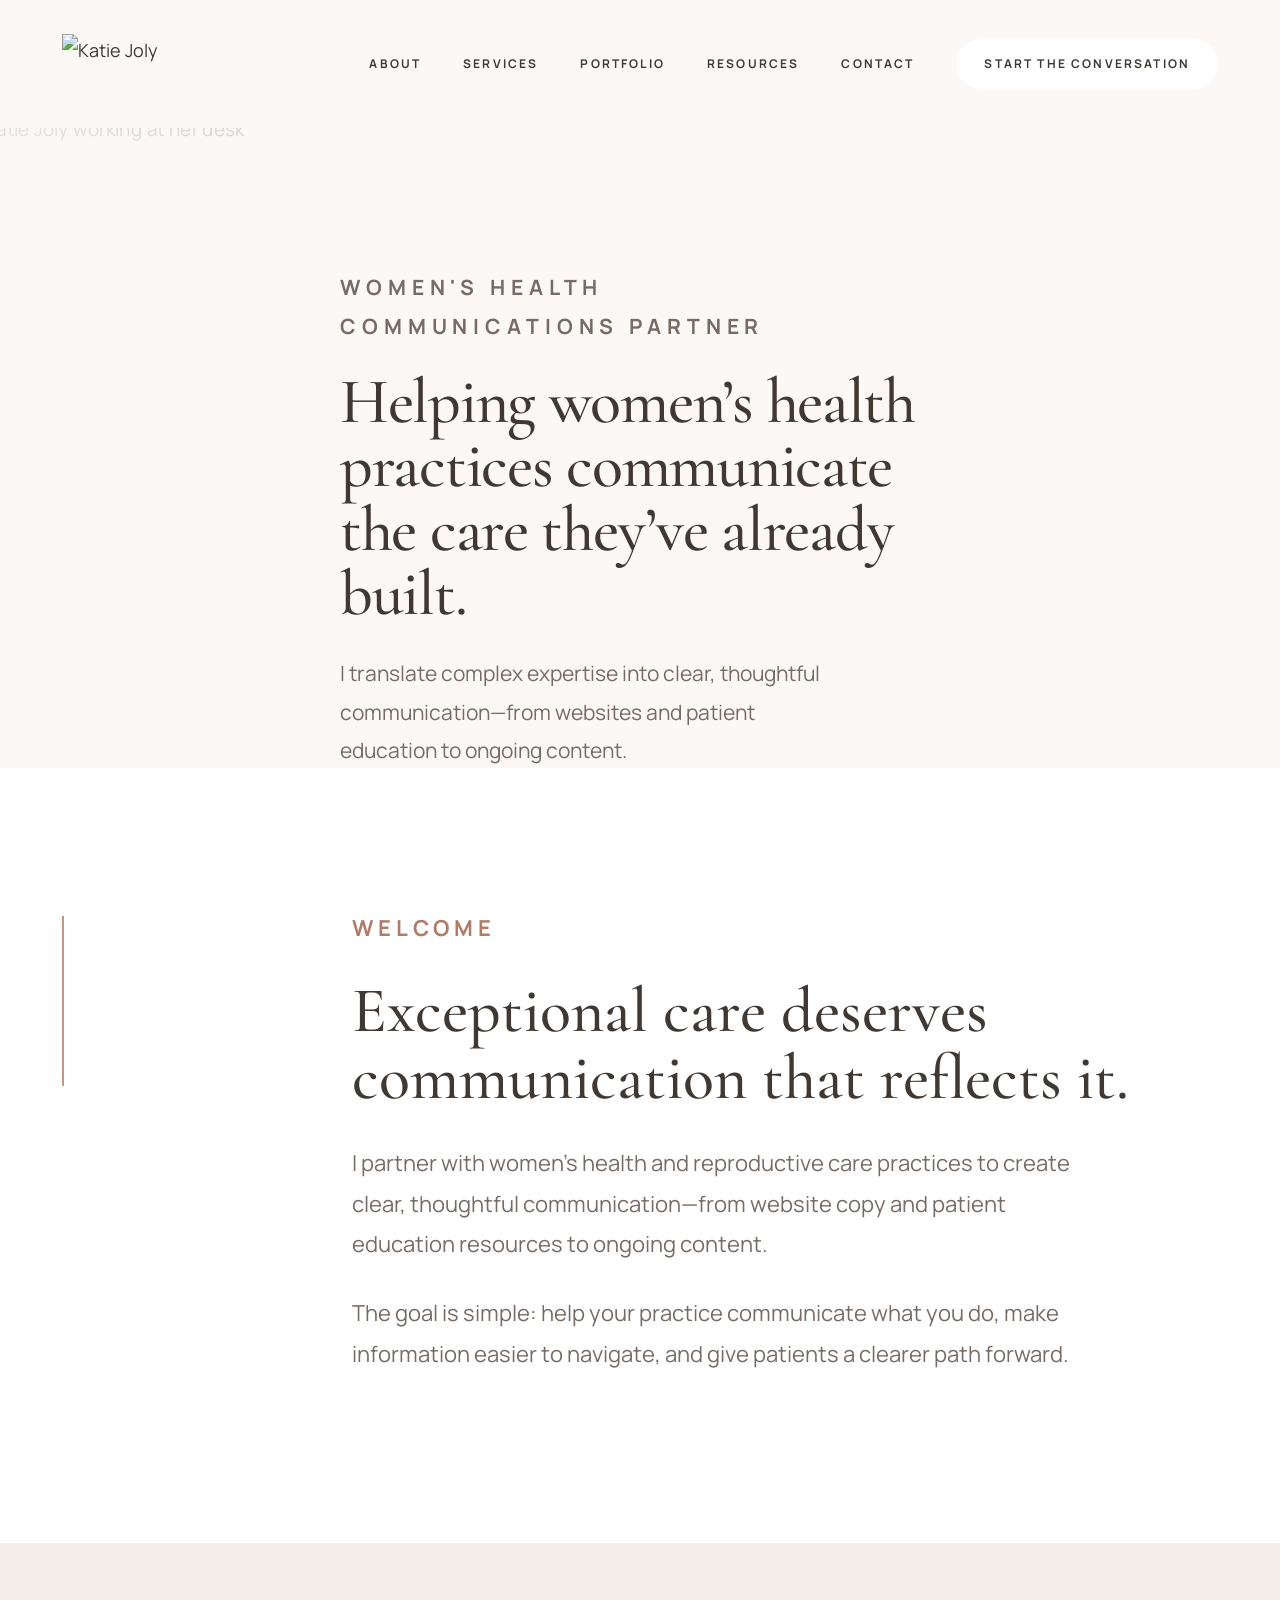
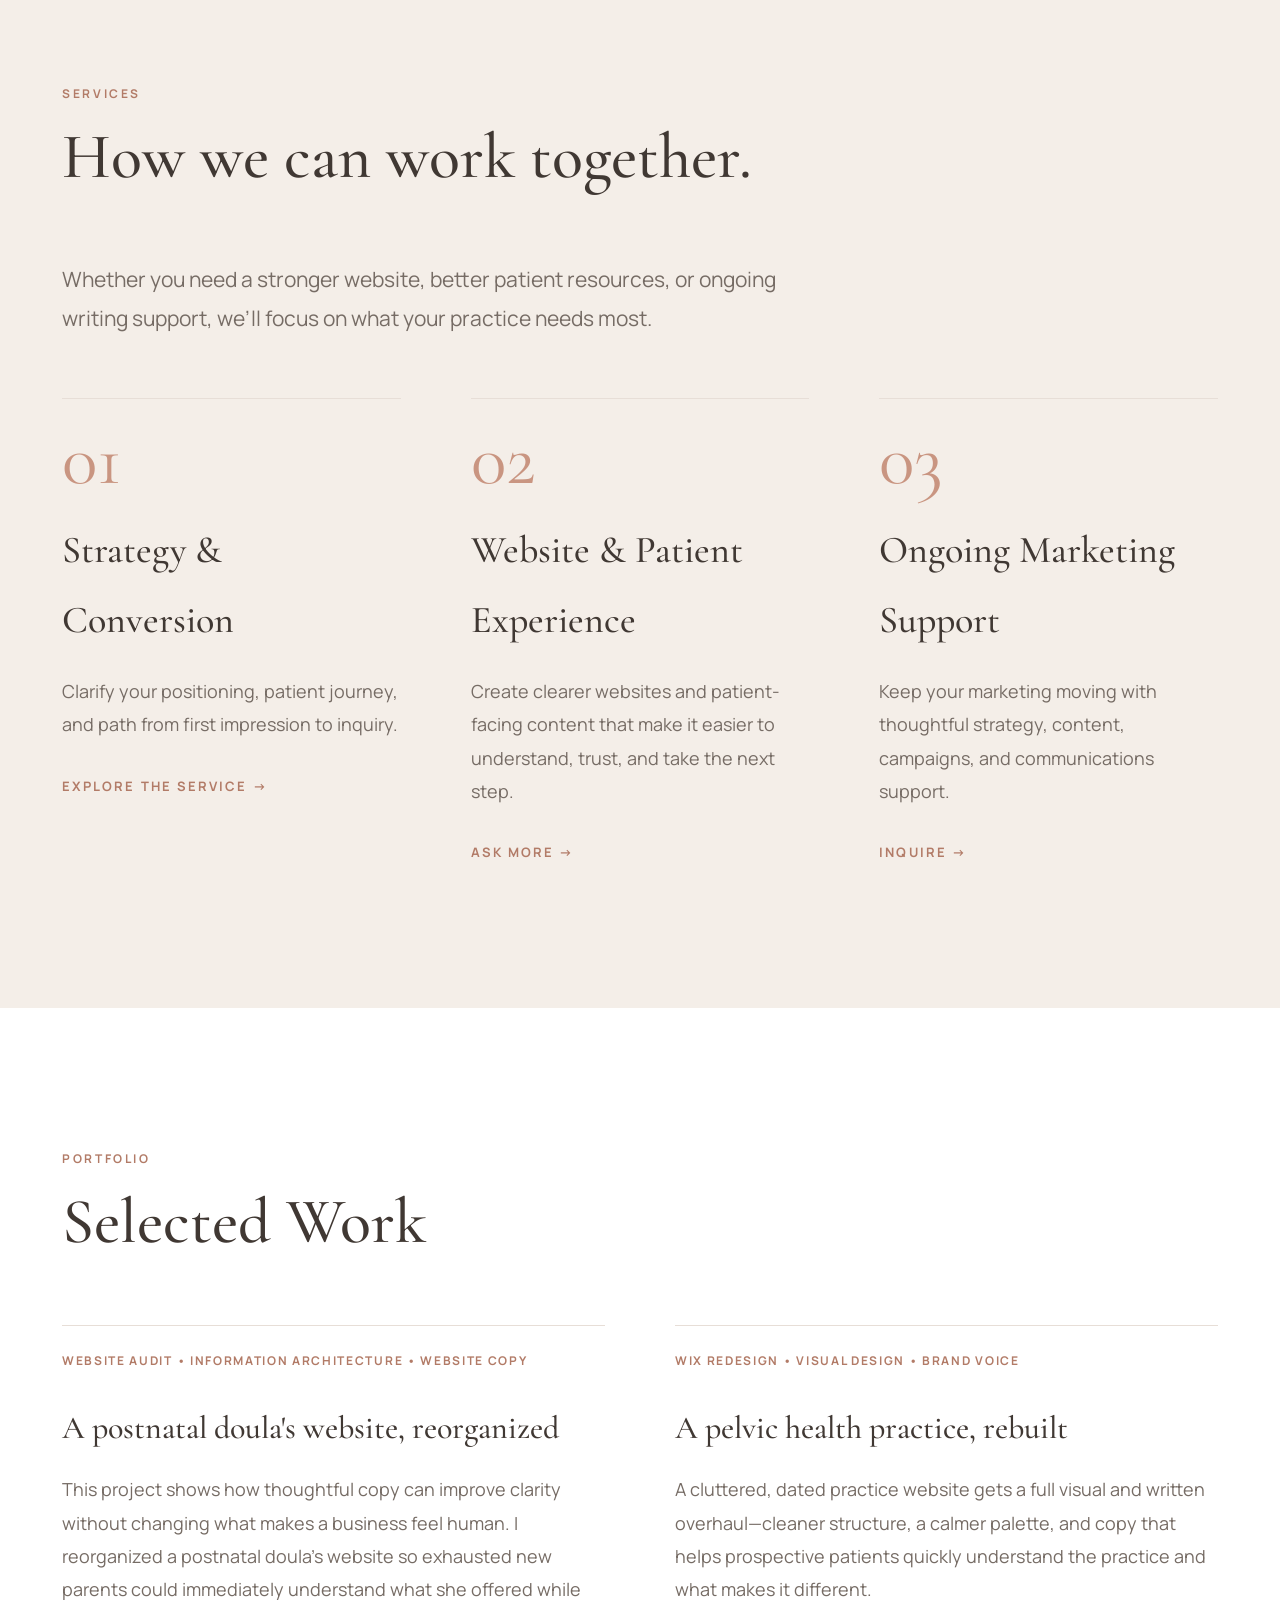
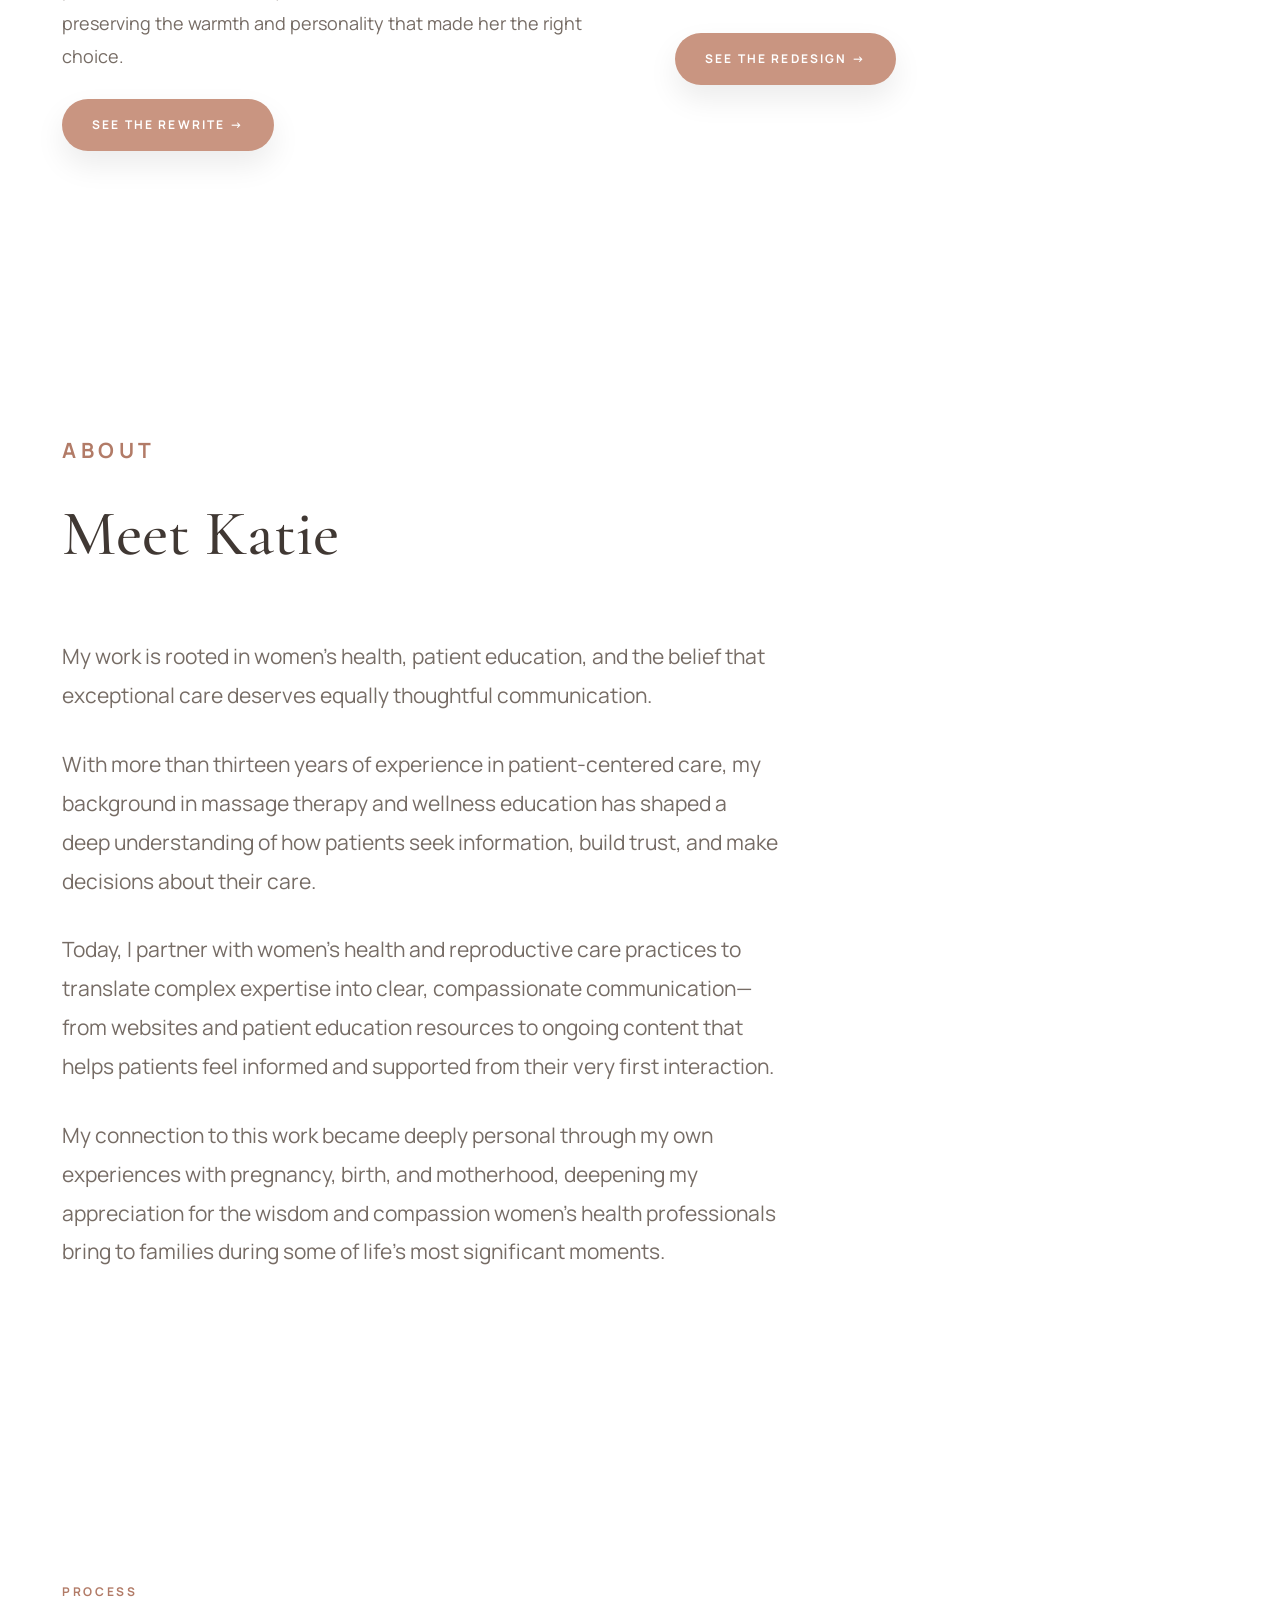
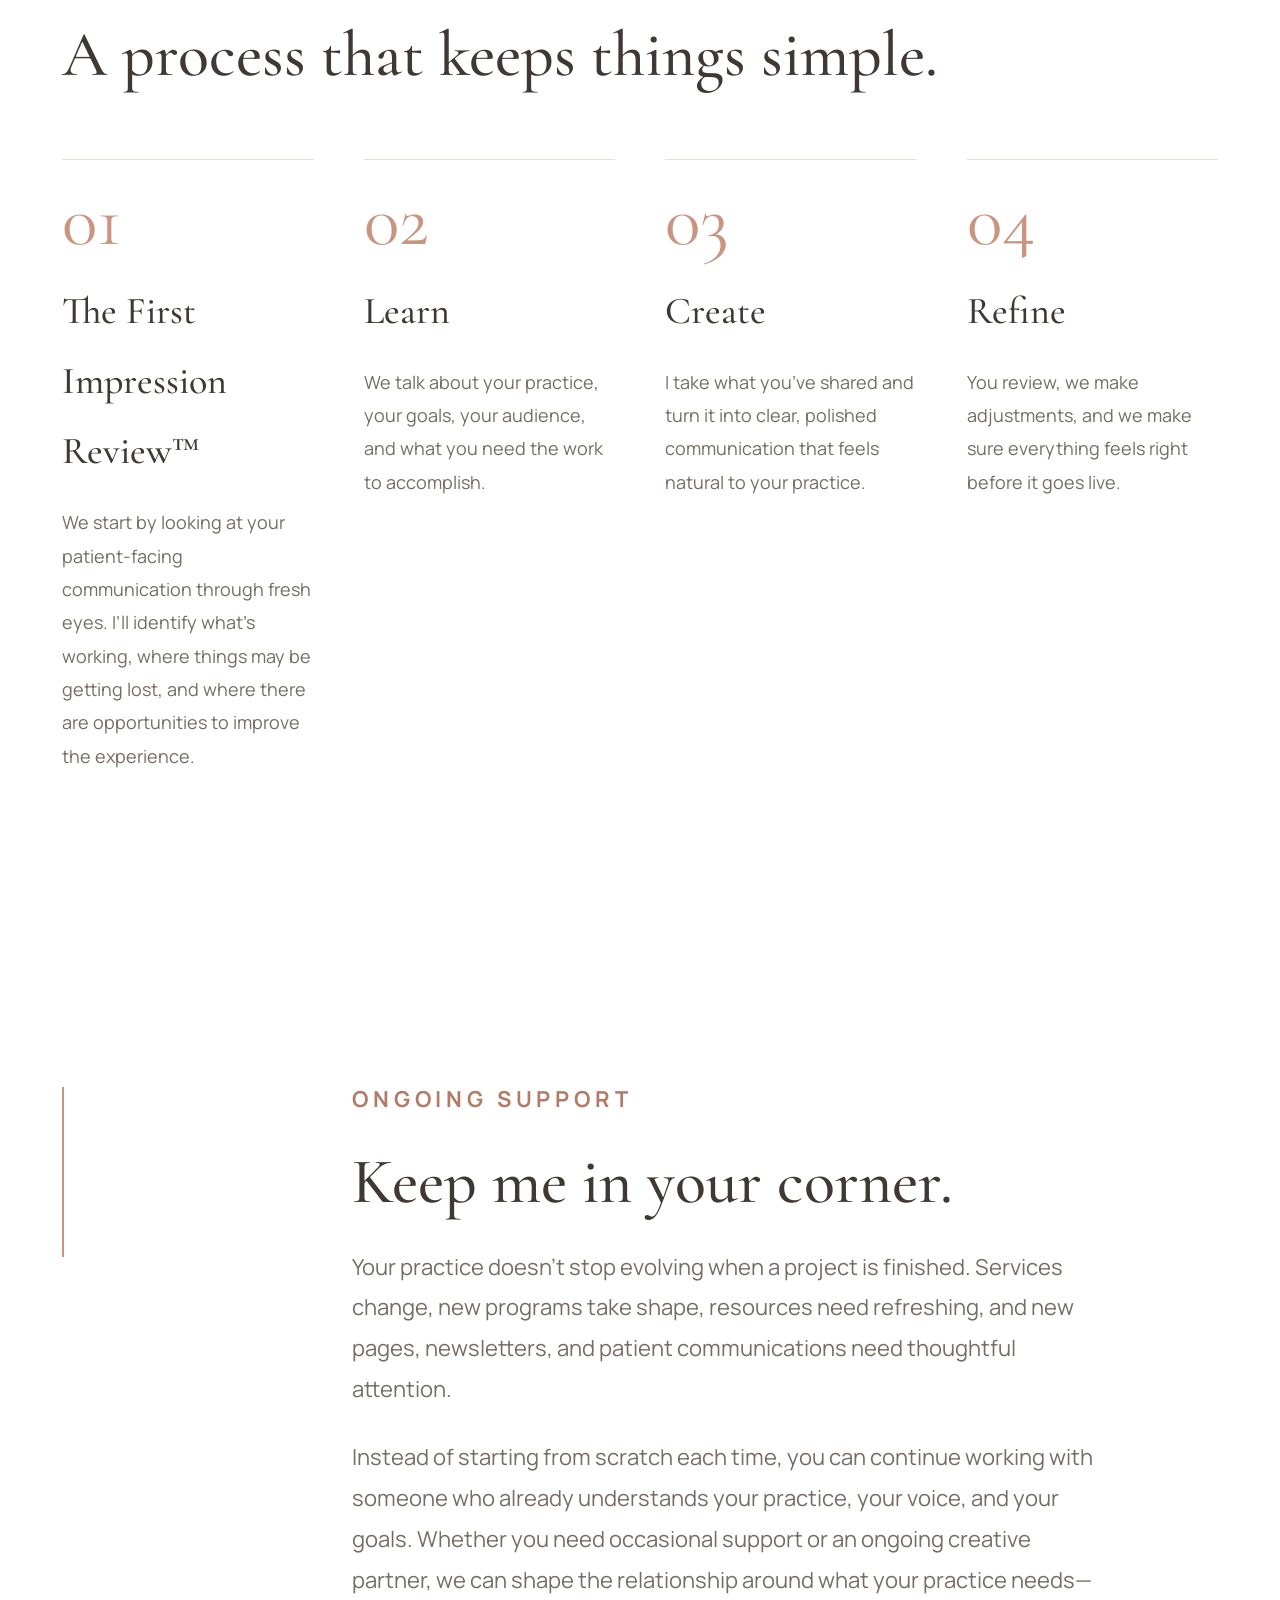
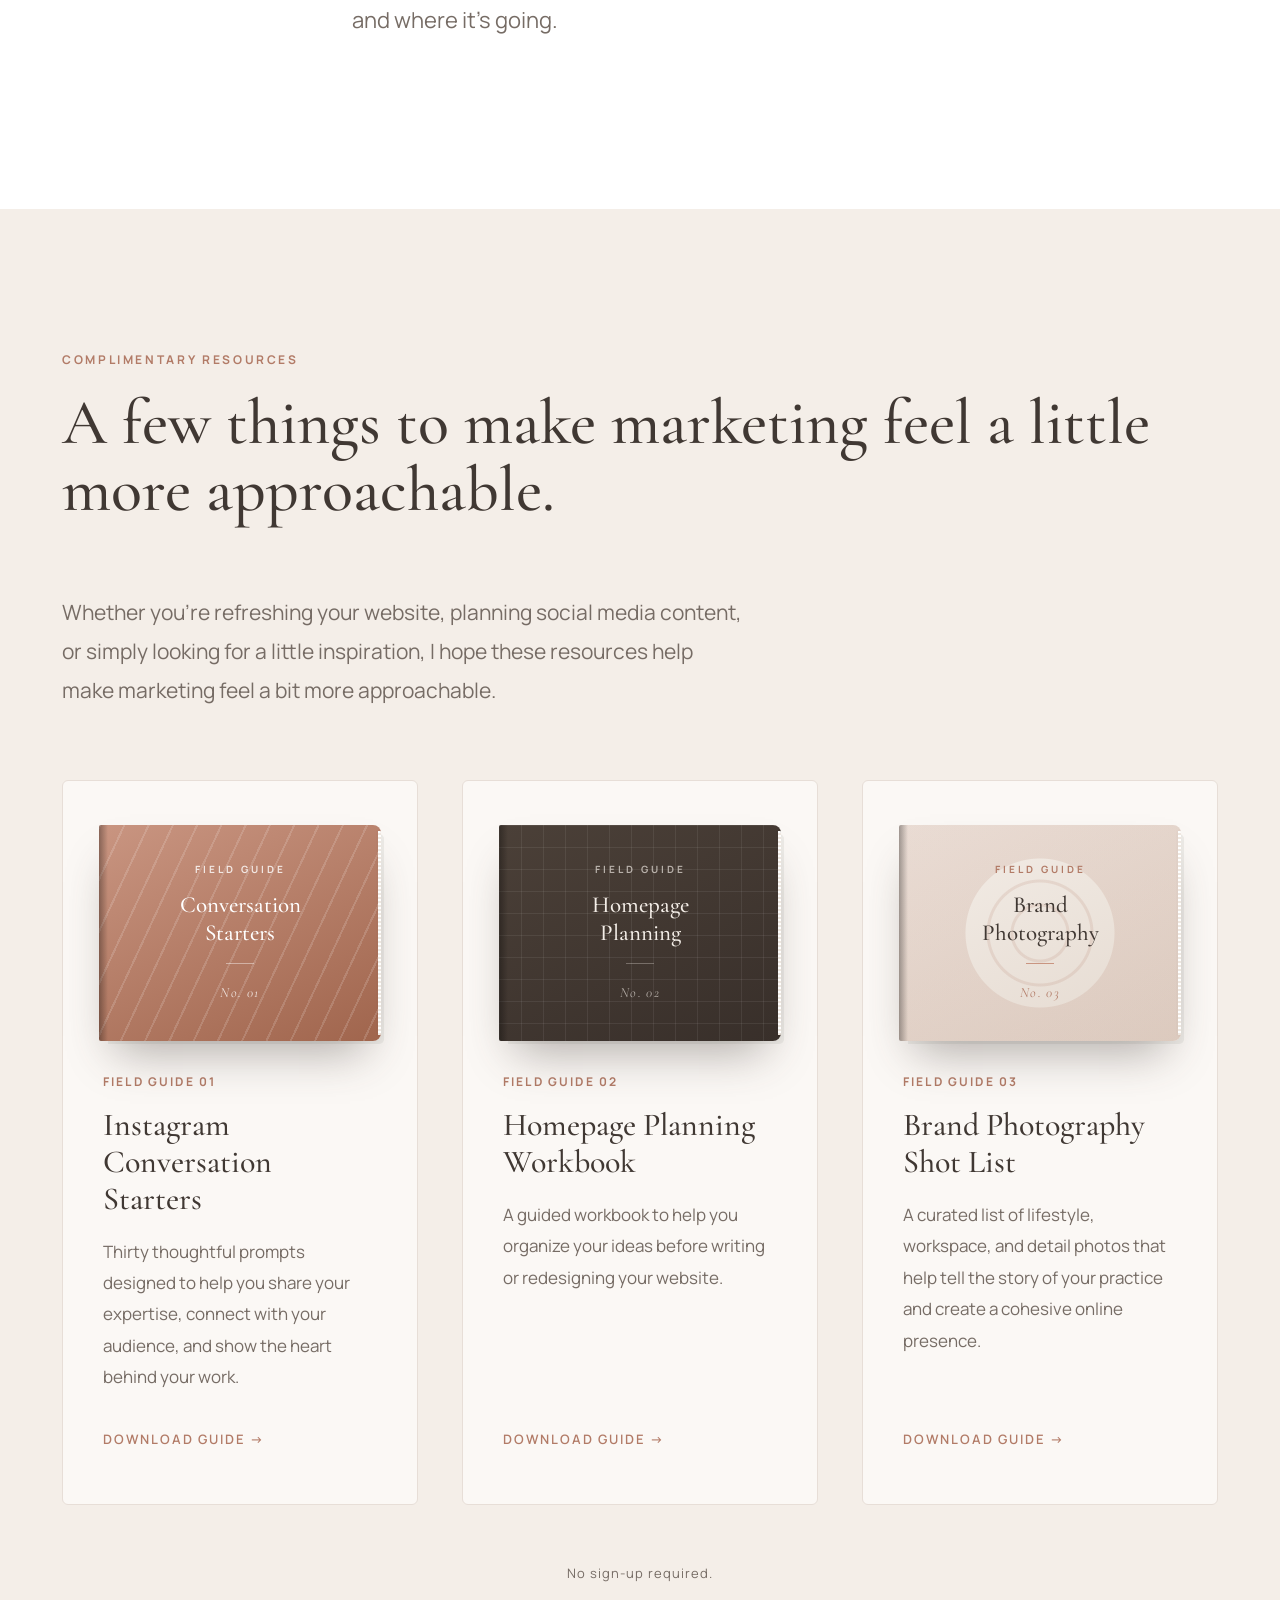
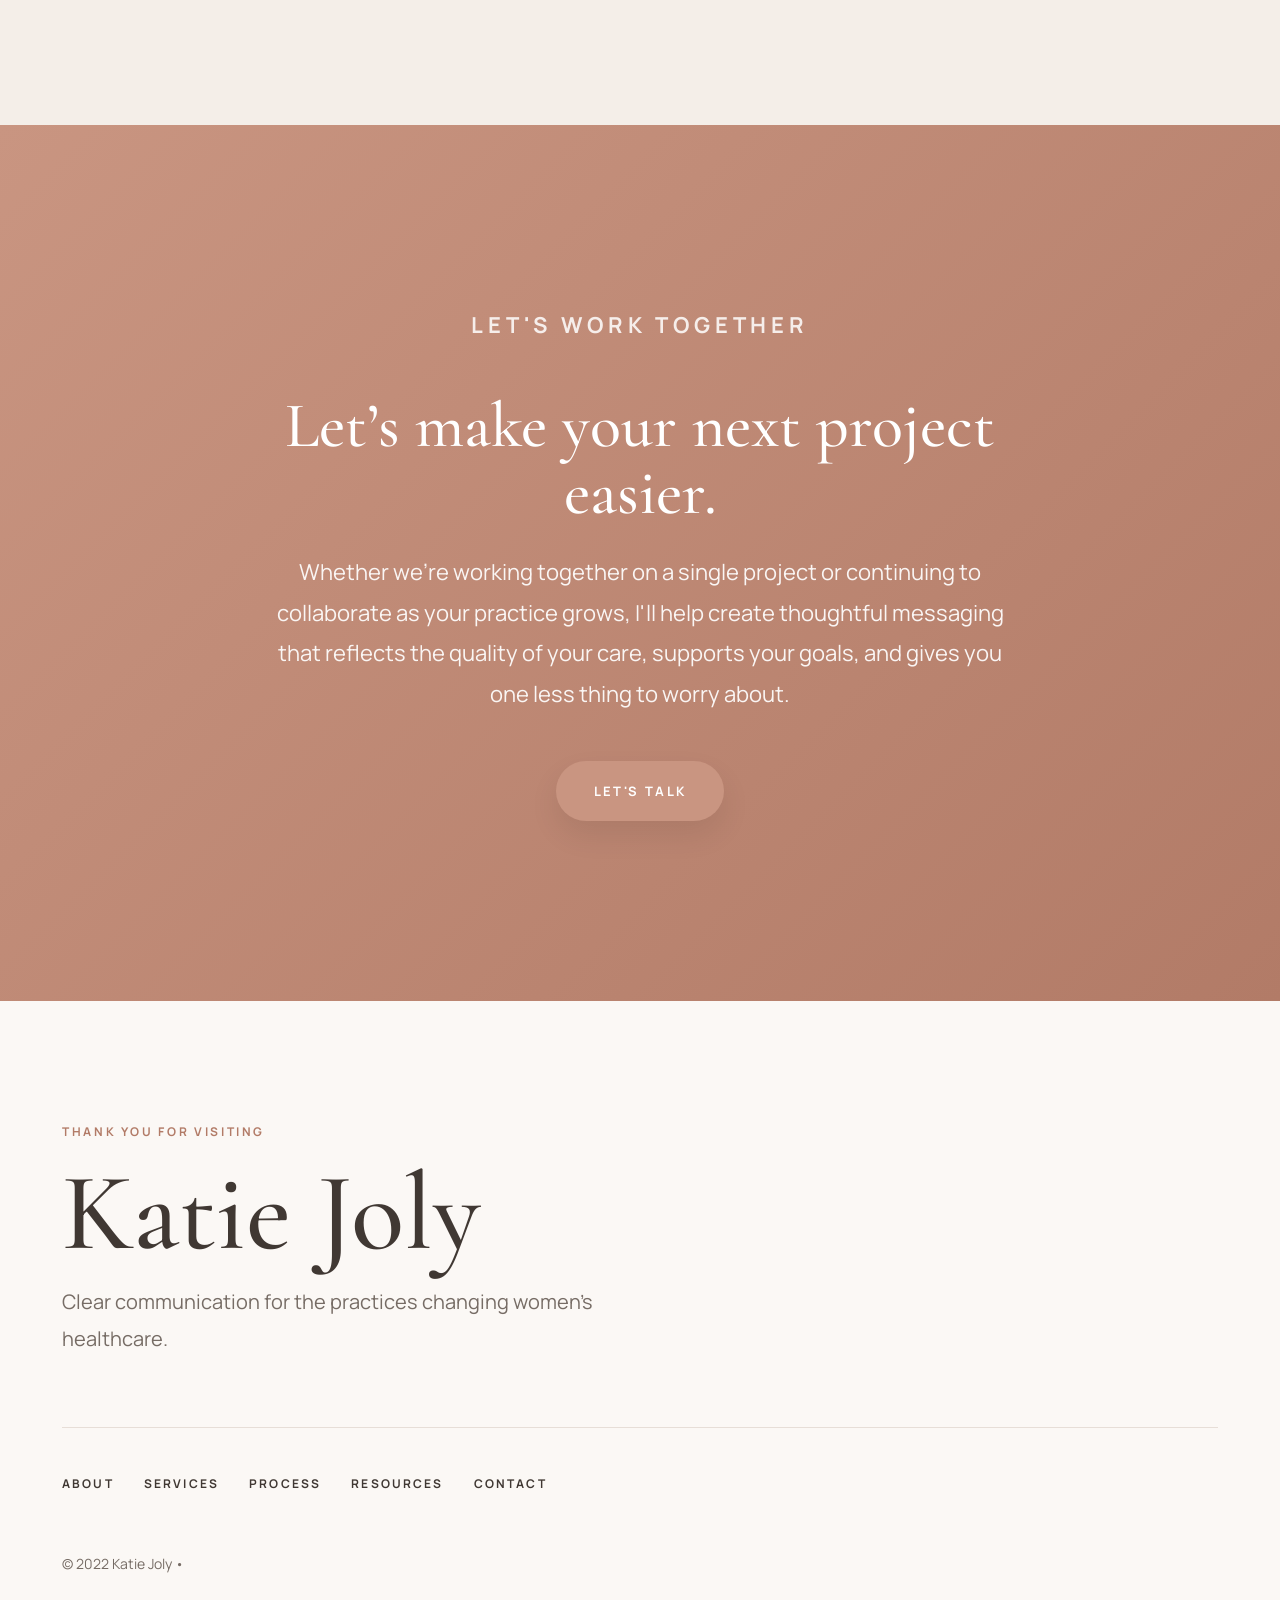
==== index.html @ d08407ff "Update index.html" ====
<!DOCTYPE html>
<html lang="en">
<head>
<meta charset="UTF-8">
<meta name="viewport" content="width=device-width, initial-scale=1.0">
<title>Katie Joly | Patient Education Strategist & Communications Partner for Women's Health Practices</title>
<meta name="description" content="Patient education strategy and communications support for women's health and reproductive care practices — from website copy to ongoing patient resources and content.">
<meta property="og:title" content="Katie Joly">
<meta property="og:description" content="Helping women's health and reproductive care practices become easier to trust.">
<meta property="og:type" content="website">
<link rel="preconnect" href="https://fonts.googleapis.com">
<link rel="preconnect" href="https://fonts.gstatic.com" crossorigin>
<link href="https://fonts.googleapis.com/css2?family=Cormorant+Garamond:wght@400;500;600&family=Manrope:wght@300;400;500;600;700&display=swap" rel="stylesheet">
<style>
*{margin:0;padding:0;box-sizing:border-box;}
:root{
--cream:#FBF8F5;
--warm:#F4EEE8;
--white:#FFFFFF;
--text:#403833;
--soft:#766C65;
--accent:#C99581;
--accent-dark:#B27B67;
--line:#E7DED7;
--container:1240px;
}
html{scroll-behavior:smooth;}
body{font-family:'Manrope',sans-serif;font-size:18px;line-height:1.85;background:var(--cream);color:var(--text);-webkit-font-smoothing:antialiased;}
img{display:block;width:100%;}
a{text-decoration:none;color:inherit;transition:.35s;}
.container{max-width:var(--container);margin:auto;padding:0 42px;}

/* ==========================
HEADER — sits above the hero banner (not overlaid on the photo)
========================== */
header{position:relative;width:100%;z-index:100;padding:34px 0;background:var(--cream);}
.header-inner{display:flex;justify-content:space-between;align-items:center;}
.logo img{height:60px;width:auto;}
nav{display:flex;align-items:center;gap:42px;}
nav a{font-size:12px;letter-spacing:.18em;text-transform:uppercase;font-weight:700;}
.nav-button{padding:15px 28px;background:rgba(255,255,255,.85);backdrop-filter:blur(10px);border-radius:40px;}
.nav-button:hover{background:white;}

/* ==========================
HERO — Mobile-friendly with better face positioning
========================== */
.hero{
position:relative;
height:640px;
overflow:hidden;
display:flex;
align-items:center;
}
.hero-image{position:absolute;inset:0;z-index:0;}
.hero-image img{width:100%;height:100%;object-fit:cover;object-position:center top;}
.hero-overlay{
position:absolute;
inset:0;
background:linear-gradient(
90deg,
rgba(251,248,245,.88) 0%,
rgba(251,248,245,.76) 38%,
rgba(251,248,245,.18) 72%,
rgba(251,248,245,0) 100%
);
z-index:1;
}
.hero-content{
position:relative;
z-index:2;
max-width:600px;
opacity:0;
transform:translateY(24px);
transition:opacity .9s ease, transform .9s ease;
}
body.loaded .hero-content{opacity:1;transform:translateY(0);}
.eyebrow{font-size:12px;letter-spacing:.28em;text-transform:uppercase;font-weight:700;color:var(--accent-dark);margin-bottom:20px;}
.hero h1{font-family:'Cormorant Garamond',serif;font-size:64px;font-weight:500;line-height:1;letter-spacing:-.02em;margin-bottom:28px;}
.hero p{font-size:21px;color:var(--soft);max-width:500px;margin-bottom:36px;}
.primary-button{display:inline-block;padding:18px 38px;background:var(--accent);color:white;border-radius:40px;font-size:13px;letter-spacing:.18em;text-transform:uppercase;font-weight:700;}
.primary-button:hover{background:var(--accent-dark);transform:translateY(-2px);}
.secondary-button{display:inline-block;padding:17px 36px;background:transparent;color:var(--text);border:1px solid var(--text);border-radius:40px;font-size:13px;letter-spacing:.18em;text-transform:uppercase;font-weight:700;}
.secondary-button:hover{background:var(--text);color:var(--cream);transform:translateY(-2px);}
.hero-buttons{display:flex;gap:20px;flex-wrap:wrap;}

/* SECTION DEFAULTS */
section{padding:140px 0;}
.section-label{font-size:12px;letter-spacing:.22em;text-transform:uppercase;font-weight:700;color:var(--accent-dark);margin-bottom:18px;}
h2{font-family:'Cormorant Garamond',serif;font-size:64px;font-weight:500;line-height:1.05;margin-bottom:70px;}
p{color:var(--soft);}

/* EDITORIAL INTRO */
.editorial{background:white;position:relative;}
.editorial-grid{display:grid;grid-template-columns:220px 1fr;gap:70px;align-items:start;}
.editorial-line{width:2px;height:170px;background:var(--accent);margin-top:8px;}
.editorial-copy h2{margin-bottom:32px;}
.editorial-copy p{font-size:22px;max-width:760px;margin-bottom:28px;}

/* SERVICES */
.services{background:var(--warm);}
.services-grid{display:grid;grid-template-columns:repeat(3,1fr);gap:70px;}
.service{padding-top:24px;border-top:1px solid var(--line);}
.service-number{font-family:'Cormorant Garamond',serif;font-size:74px;color:var(--accent);line-height:1;margin-bottom:18px;}
.service h3{font-family:'Cormorant Garamond',serif;font-size:38px;font-weight:500;margin-bottom:20px;color:var(--text);}
.service p{margin-bottom:26px;}
.service a{font-size:13px;font-weight:700;letter-spacing:.16em;text-transform:uppercase;color:var(--accent-dark);}

/* PROCESS (4 steps) */
.process-grid{display:grid;grid-template-columns:repeat(4,1fr);gap:50px;}

/* REWRITES (case study cards) */
.rewrites-grid{display:grid;grid-template-columns:repeat(2,1fr);gap:70px;margin-top:20px;}
.rewrite-card{padding-top:24px;border-top:1px solid var(--line);}
.rewrite-tag{font-size:12px;letter-spacing:.14em;text-transform:uppercase;font-weight:700;color:var(--accent-dark);margin-bottom:16px;}
.rewrite-card h3{font-family:'Cormorant Garamond',serif;font-size:32px;font-weight:500;margin-bottom:16px;color:var(--text);}
.rewrite-card p{margin-bottom:26px;}
.rewrite-card a.primary-button{padding:15px 30px;font-size:12px;}

/* ABOUT */
.about{background:white;}
.about-grid{display:grid;grid-template-columns:1fr 320px;gap:120px;align-items:start;}
.about-copy p{font-size:21px;margin-bottom:30px;max-width:720px;}
.about-note{padding:36px;background:var(--warm);border-left:3px solid var(--accent);}
.about-note h4{font-family:'Cormorant Garamond',serif;font-size:30px;margin-bottom:18px;font-weight:500;}
.about-note p{font-size:17px;margin-bottom:18px;}
.about-note p:last-child{margin-bottom:0;}

/* SUBTLE FADE */
.fade{opacity:0;transform:translateY(40px);transition:all .9s ease;}
.fade.visible{opacity:1;transform:translateY(0);}

/* TESTIMONIAL */
.testimonial{background:#fff;padding:170px 0;}
.testimonial-wrap{max-width:920px;margin:auto;text-align:center;}
.testimonial blockquote{font-family:'Cormorant Garamond',serif;font-size:52px;line-height:1.45;font-weight:500;color:var(--text);margin-bottom:42px;}
.testimonial-author{font-size:13px;letter-spacing:.22em;text-transform:uppercase;font-weight:700;color:var(--accent-dark);}

/* FEATURES */
.features{background:var(--warm);}
.features-grid{display:grid;grid-template-columns:repeat(2,1fr);gap:70px;margin-top:60px;}
.feature{padding-bottom:34px;border-bottom:1px solid var(--line);}
.feature h3{font-family:'Cormorant Garamond',serif;font-size:36px;font-weight:500;margin-bottom:18px;}
.feature p{max-width:470px;}

/* FAQ */
.faq{background:white;}
.faq-item{padding:36px 0;border-bottom:1px solid var(--line);}
.faq-item h3{font-family:'Cormorant Garamond',serif;font-size:34px;font-weight:500;margin-bottom:16px;}
.faq-item p{max-width:760px;}

/* RESOURCES */
.resources{background:var(--warm);}
.resources-intro{font-size:21px;max-width:680px;margin-bottom:70px;}
.resources-grid{display:grid;grid-template-columns:repeat(3,1fr);gap:44px;align-items:stretch;}
.resource-card{
display:flex;
flex-direction:column;
background:var(--cream);
border:1px solid var(--line);
border-radius:6px;
padding:48px 40px;
transition:.4s ease;
height:100%;
}
.resource-card:hover{
transform:translateY(-6px);
box-shadow:0 30px 60px rgba(64,56,51,.08);
border-color:var(--accent);
}
.field-guide-label{font-family:'Manrope',sans-serif;font-size:12px;font-weight:700;letter-spacing:.18em;text-transform:uppercase;color:var(--accent-dark);margin-bottom:14px;display:block;}
.resource-card h3{font-family:'Cormorant Garamond',serif;font-size:32px;font-weight:500;color:var(--text);margin-bottom:18px;line-height:1.15;}

/* RESOURCE COVER MOCKUPS */
.resource-cover{position:relative;height:216px;border-radius:2px 8px 8px 2px;margin:-4px -4px 30px -4px;overflow:hidden;box-shadow:0 26px 44px -16px rgba(64,56,51,.4),6px 6px 0 -3px rgba(64,56,51,.07);transition:transform .5s ease,box-shadow .5s ease;}
.resource-card:hover .resource-cover{transform:translateY(-4px) rotate(-.5deg);box-shadow:0 34px 54px -16px rgba(64,56,51,.45),6px 6px 0 -3px rgba(64,56,51,.09);}
.resource-cover::before{content:"";position:absolute;left:0;top:0;bottom:0;width:9px;background:linear-gradient(90deg,rgba(0,0,0,.32),rgba(0,0,0,0));z-index:3;}
.resource-cover::after{content:"";position:absolute;right:-3px;top:6px;bottom:6px;width:6px;background:repeating-linear-gradient(180deg,#fff 0 2px,#EFE7DF 2px 4px);box-shadow:2px 0 4px rgba(64,56,51,.18);border-radius:0 3px 3px 0;z-index:2;}
.cover-motif{position:absolute;inset:0;z-index:0;}
.cover-face{position:relative;z-index:1;width:100%;height:100%;display:flex;flex-direction:column;align-items:center;justify-content:center;text-align:center;padding:26px 22px;}
.cover-kicker{font-family:'Manrope',sans-serif;font-size:10px;letter-spacing:.3em;text-transform:uppercase;font-weight:700;margin-bottom:14px;}
.cover-title{font-family:'Cormorant Garamond',serif;font-size:23px;font-weight:500;line-height:1.2;}
.cover-rule{width:28px;height:1px;margin:16px 0;}
.cover-num{font-family:'Cormorant Garamond',serif;font-size:14px;letter-spacing:.1em;font-style:italic;}
.cover-1{background:linear-gradient(155deg,#C99581,#A0654D);}
.cover-1 .cover-kicker,.cover-1 .cover-num{color:rgba(255,255,255,.8);}
.cover-1 .cover-title{color:#fff;}
.cover-1 .cover-rule{background:rgba(255,255,255,.42);}
.cover-1 .cover-motif{background-image:repeating-linear-gradient(115deg,rgba(255,255,255,.15) 0 2px,transparent 2px 22px);}
.cover-2{background:linear-gradient(155deg,#4B4038,#382F2A);}
.cover-2 .cover-kicker,.cover-2 .cover-num{color:rgba(244,238,232,.65);}
.cover-2 .cover-title{color:#F4EEE8;}
.cover-2 .cover-rule{background:rgba(244,238,232,.3);}
.cover-2 .cover-motif{background-image:linear-gradient(rgba(255,255,255,.07) 1px,transparent 1px),linear-gradient(90deg,rgba(255,255,255,.07) 1px,transparent 1px);background-size:22px 22px;}
.cover-3{background:linear-gradient(155deg,#F4EEE8,#E4D9CF);}
.cover-3 .cover-kicker,.cover-3 .cover-num{color:var(--accent-dark);}
.cover-3 .cover-title{color:var(--text);}
.cover-3 .cover-rule{background:var(--accent);}
.cover-3 .cover-motif{background-image:radial-gradient(circle at 50% 50%,transparent 0 26px,rgba(178,123,103,.16) 27px 29px,transparent 30px 50px,rgba(178,123,103,.16) 51px 53px,transparent 54px 74px,rgba(178,123,103,.16) 75px 77px);}
.resource-card p{font-size:17px;color:var(--soft);margin-bottom:34px;flex-grow:1;}
.resource-card a.resource-link{
font-family:'Manrope',sans-serif;
font-size:13px;
font-weight:600;
letter-spacing:.14em;
text-transform:uppercase;
color:var(--accent-dark);
align-self:flex-start;
padding-bottom:4px;
border-bottom:1px solid transparent;
}
.resource-card:hover a.resource-link{border-bottom:1px solid var(--accent-dark);}
.resources-note{text-align:center;margin-top:56px;font-size:13px;letter-spacing:.08em;color:var(--soft);opacity:.85;}

/* CTA */
.cta{background:linear-gradient(135deg,#C99581,#B27B67);text-align:center;padding:180px 0;}
.cta-inner{max-width:760px;margin:auto;}
.cta h2{color:white;margin-bottom:26px;}
.cta p{color:rgba(255,255,255,.92);font-size:22px;margin-bottom:46px;}

/* FOOTER */
.site-footer{background:var(--cream);padding:120px 0 60px;}
.footer-name{font-size:110px;margin-bottom:18px;line-height:.95;}
.footer-tagline{max-width:560px;font-size:20px;}
.footer-divider{margin:70px 0 45px;height:1px;background:var(--line);}
.footer-bottom{display:flex;justify-content:space-between;align-items:center;flex-wrap:wrap;gap:30px;}
.footer-links,.footer-social{display:flex;gap:30px;flex-wrap:wrap;}
.footer-links a,.footer-social a{font-size:12px;font-weight:700;letter-spacing:.18em;text-transform:uppercase;}
.footer-copy{margin-top:55px;font-size:14px;color:var(--soft);}

/* PREMIUM HOVERS */
.service,.feature,.faq-item{transition:.35s ease;}
.service:hover{transform:translateY(-8px);}
.feature:hover{transform:translateY(-6px);}
.primary-button{transition:.35s ease;box-shadow:0 14px 30px rgba(0,0,0,.08);}
.primary-button:hover{transform:translateY(-3px);box-shadow:0 24px 45px rgba(0,0,0,.12);}
nav a{position:relative;}
nav a:not(.nav-button)::after{content:"";position:absolute;left:0;bottom:-6px;width:0;height:2px;background:var(--accent);transition:.3s;}
nav a:not(.nav-button):hover::after{width:100%;}
nav a.active:not(.nav-button)::after{width:100%;}

/* RESPONSIVE */
@media (max-width:1100px){
.hero{height:auto;padding:70px 0;}
.hero h1{font-size:52px;}
.editorial-grid,.about-grid{grid-template-columns:1fr;gap:50px;}
.editorial-line{display:none;}
.services-grid,.features-grid,.rewrites-grid{grid-template-columns:1fr;}
.resources-grid{grid-template-columns:repeat(2,1fr);}
.process-grid{grid-template-columns:repeat(2,1fr);}
.footer-name{font-size:76px;}
.footer-bottom{flex-direction:column;align-items:flex-start;}
}

@media (max-width:768px){
.container{padding:0 24px;}
header{padding:22px 0;}
.logo img{height:48px;}
nav a:not(.nav-button){display:none;}
.hero{height:auto;padding:50px 0 60px;}
.hero-overlay{background:linear-gradient(90deg, rgba(251,248,245,.92) 0%, rgba(251,248,245,.85) 50%, rgba(251,248,245,.4) 85%, rgba(251,248,245,0) 100%);}
.hero-image img{object-position:center 20%;}
.hero h1{font-size:40px;}
.hero p{font-size:18px;}
section{padding:90px 0;}
h2{font-size:46px;margin-bottom:42px;}
.editorial-copy p,.about-copy p{font-size:19px;}
.testimonial blockquote{font-size:34px;}
.feature h3,.service h3,.faq-item h3{font-size:30px;}
.process-grid{grid-template-columns:1fr;}
.resources-grid{grid-template-columns:1fr;}
.resource-card{padding:40px 32px;}
.footer-name{font-size:58px;}
.footer-links,.footer-social{gap:18px;}
.primary-button{width:100%;text-align:center;}
}
</style>
</head>
<body>

<header>
<div class="container">
<div class="header-inner">
<div class="logo">
<!-- Replace with your logo -->
<img src="images/logo.png" alt="Katie Joly">
</div>
<nav>
<a href="#about">About</a>
<a href="#services">Services</a>
<a href="#case-study">Portfolio</a>
<a href="#resources">Resources</a>
<a href="#contact">Contact</a>
<a class="nav-button" href="mailto:kitjoly@gmail.com">Start the conversation</a>
</nav>
</div>
</div>
</header>

<section class="hero">
<div class="hero-image">
<!-- Replace hero.jpg with the panoramic image we created -->
<img src="images/hero.jpg" alt="Katie Joly working at her desk">
</div>
<div class="hero-overlay"></div>
<div class="container">
<div class="hero-content">
<p class="eyebrow">WOMEN'S HEALTH COMMUNICATIONS PARTNER</p>
<p style="font-size:13px;letter-spacing:.08em;color:var(--soft);margin-top:-12px;margin-bottom:24px;"></p>
<h1>Helping women’s health practices communicate the care they’ve already built.</h1>
<p>I translate complex expertise into clear, thoughtful communication—from websites and patient education to ongoing content.</p>
<div class="hero-buttons">
<a class="primary-button" href="#services">Explore Services</a>
<a class="secondary-button" href="#process">Start with a First Impression Review™</a>
</div>
</div>
</div>
</section>

<section class="editorial">
<div class="container">
<div class="editorial-grid fade">
<div class="editorial-line"></div>
<div class="editorial-copy">
<p class="section-label">WELCOME</p>
<h2>Exceptional care deserves communication that reflects it.</h2>
<p>I partner with women’s health and reproductive care practices to create clear, thoughtful communication—from website copy and patient education resources to ongoing content.</p>
<p>The goal is simple: help your practice communicate what you do, make information easier to navigate, and give patients a clearer path forward.</p>
</div>
</div>
</div>
</section>

<section id="services" class="services">
<div class="container">
<p class="section-label">SERVICES</p>
<h2>How we can work together.</h2>
<p class="section-intro" style="font-size:21px;max-width:720px;margin-bottom:60px;">Whether you need a stronger website, better patient resources, or ongoing writing support, we’ll focus on what your practice needs most.</p>
<div class="services-grid">
<div class="service fade">
<div class="service-number">01</div>
<h3>Strategy & Conversion</h3>
<p>Clarify your positioning, patient journey, and path from first impression to inquiry.</p>
<a href="mailto:kitjoly@gmail.com">Explore the service →</a>
</div>
<div class="service fade">
<div class="service-number">02</div>
<h3>Website & Patient Experience</h3>
<p>Create clearer websites and patient-facing content that make it easier to understand, trust, and take the next step.</p>
<a href="mailto:kitjoly@gmail.com">Ask more →</a>
</div>
<div class="service fade">
<div class="service-number">03</div>
<h3>Ongoing Marketing Support</h3>
<p>Keep your marketing moving with thoughtful strategy, content, campaigns, and communications support.</p>
<a href="mailto:kitjoly@gmail.com">Inquire →</a>
</div>
</div>
</div>
</section>

<!-- CASE STUDY -->
<section id="case-study" class="editorial">
<div class="container">
<p class="section-label">PORTFOLIO</p>
<h2>Selected Work</h2>
<div class="rewrites-grid">
<div class="rewrite-card fade">
<p class="rewrite-tag">Website Audit • Information Architecture • Website Copy</p>
<h3>A postnatal doula's website, reorganized</h3>
<p>This project shows how thoughtful copy can improve clarity without changing what makes a business feel human. I reorganized a postnatal doula's website so exhausted new parents could immediately understand what she offered while preserving the warmth and personality that made her the right choice.</p>
<a class="primary-button" href="case-studies/postnatal-doula.html">See the Rewrite →</a>
</div>
<div class="rewrite-card fade">
<p class="rewrite-tag">Wix Redesign • Visual Design • Brand Voice</p>
<h3>A pelvic health practice, rebuilt</h3>
<p>A cluttered, dated practice website gets a full visual and written overhaul—cleaner structure, a calmer palette, and copy that helps prospective patients quickly understand the practice and what makes it different.</p>
<a class="primary-button" href="case-studies/pelvic-floor-redesign.html">See the Redesign →</a>
</div>
</div>
</div>
</section>

<!-- ABOUT -->
<section id="about" class="about">
<div class="container">
<div class="about-grid">
<div class="about-copy fade">
<p class="section-label">ABOUT</p>
<h2>Meet Katie</h2>
<p>My work is rooted in women’s health, patient education, and the belief that exceptional care deserves equally thoughtful communication.
</p>
<p>With more than thirteen years of experience in patient-centered care, my background in massage therapy and wellness education has shaped a deep understanding of how patients seek information, build trust, and make decisions about their care.</p>
<p>Today, I partner with women’s health and reproductive care practices to translate complex expertise into clear, compassionate communication—from websites and patient education resources to ongoing content that helps patients feel informed and supported from their very first interaction.</p>
<p>My connection to this work became deeply personal through my own experiences with pregnancy, birth, and motherhood, deepening my appreciation for the wisdom and compassion women’s health professionals bring to families during some of life’s most significant moments.</p>
</div>
</div>
</section>

<!-- PROCESS -->
<section id="process" class="editorial">
<div class="container">
<p class="section-label">PROCESS</p>
<h2>A process that keeps things simple.</h2>
<div class="process-grid">
<div class="service fade">
<div class="service-number">01</div>
<h3>The First Impression Review™</h3>
<p>We start by looking at your patient-facing communication through fresh eyes. I’ll identify what’s working, where things may be getting lost, and where there are opportunities to improve the experience.
</p>
</div>
<div class="service fade">
<div class="service-number">02</div>
<h3>Learn</h3>
<p>We talk about your practice, your goals, your audience, and what you need the work to accomplish.</p>
</div>
<div class="service fade">
<div class="service-number">03</div>
<h3>Create</h3>
<p>I take what you’ve shared and turn it into clear, polished communication that feels natural to your practice.</p>
</div>
<div class="service fade">
<div class="service-number">04</div>
<h3>Refine</h3>
<p>You review, we make adjustments, and we make sure everything feels right before it goes live.</p>
</div>
</div>
</div>
</section>

<!-- TRUSTED WRITING PARTNER -->
<section class="editorial">
<div class="container">
<div class="editorial-grid fade">
<div class="editorial-line"></div>
<div class="editorial-copy">
<p class="section-label">Ongoing Support</p>
<h2>Keep me in your corner.</h2>
<p>Your practice doesn’t stop evolving when a project is finished. Services change, new programs take shape, resources need refreshing, and new pages, newsletters, and patient communications need thoughtful attention.</p>
<p>Instead of starting from scratch each time, you can continue working with someone who already understands your practice, your voice, and your goals. Whether you need occasional support or an ongoing creative partner, we can shape the relationship around what your practice needs—and where it’s going.</p>
</div>
</div>
</div>
</section>


<!-- COMPLIMENTARY RESOURCES -->
<section id="resources" class="resources">
<div class="container">
<p class="section-label fade">COMPLIMENTARY RESOURCES</p>
<h2 class="fade">A few things to make marketing feel a little more approachable.</h2>
<p class="resources-intro fade">Whether you're refreshing your website, planning social media content, or simply looking for a little inspiration, I hope these resources help make marketing feel a bit more approachable.</p>

<div class="resources-grid">

<div class="resource-card fade">
<div class="resource-cover cover-1">
<div class="cover-motif"></div>
<div class="cover-face">
<span class="cover-kicker">Field Guide</span>
<span class="cover-title">Conversation<br>Starters</span>
<span class="cover-rule"></span>
<span class="cover-num">No. 01</span>
</div>
</div>
<span class="field-guide-label">Field Guide 01</span>
<h3>Instagram Conversation Starters</h3>
<p>Thirty thoughtful prompts designed to help you share your expertise, connect with your audience, and show the heart behind your work.</p>
<a class="resource-link" href="resources/instagram-conversation-starters.pdf" download>Download Guide →</a>
</div>

<div class="resource-card fade">
<div class="resource-cover cover-2">
<div class="cover-motif"></div>
<div class="cover-face">
<span class="cover-kicker">Field Guide</span>
<span class="cover-title">Homepage<br>Planning</span>
<span class="cover-rule"></span>
<span class="cover-num">No. 02</span>
</div>
</div>
<span class="field-guide-label">Field Guide 02</span>
<h3>Homepage Planning Workbook</h3>
<p>A guided workbook to help you organize your ideas before writing or redesigning your website.</p>
<a class="resource-link" href="resources/homepage-planning-workbook.pdf" download>Download Guide →</a>
</div>

<div class="resource-card fade">
<div class="resource-cover cover-3">
<div class="cover-motif"></div>
<div class="cover-face">
<span class="cover-kicker">Field Guide</span>
<span class="cover-title">Brand<br>Photography</span>
<span class="cover-rule"></span>
<span class="cover-num">No. 03</span>
</div>
</div>
<span class="field-guide-label">Field Guide 03</span>
<h3>Brand Photography Shot List</h3>
<p>A curated list of lifestyle, workspace, and detail photos that help tell the story of your practice and create a cohesive online presence.</p>
<a class="resource-link" href="resources/brand-photography-shot-list.pdf" download>Download Guide →</a>
</div>

</div>

<p class="resources-note fade">No sign-up required.</p>
</div>
</section>

<!-- FINAL CTA -->
<section id="contact" class="cta">
<div class="container">
<div class="cta-inner fade">
<p class="section-label" style="color:rgba(255,255,255,.85);">LET'S WORK TOGETHER</p>
<h2>Let’s make your next project easier.</h2>
<p>Whether we're working together on a single project or continuing to collaborate as your practice grows, I'll help create thoughtful messaging that reflects the quality of your care, supports your goals, and gives you one less thing to worry about.</p>
<a class="primary-button" href="mailto:kitjoly@gmail.com?subject=Let's%20Talk">Let's Talk</a>
</div>
</div>
</section>

<!-- LUXURY FOOTER -->
<footer class="site-footer">
<div class="container">
<div class="footer-top">
<div class="footer-brand fade">
<p class="section-label">THANK YOU FOR VISITING</p>
<h2 class="footer-name">Katie Joly</h2>
<p class="footer-tagline">Clear communication for the practices changing women's healthcare.</p>
</div>
</div>
<div class="footer-divider"></div>
<div class="footer-bottom">
<div class="footer-links">
<a href="#about">About</a>
<a href="#services">Services</a>
<a href="#process">Process</a>
<a href="#resources">Resources</a>
<a href="mailto:kitjoly@gmail.com">Contact</a>
</div>
</div>
<div class="footer-copy">© 2022 Katie Joly • </div>
</div>
</footer>

<script>
document.querySelectorAll('a[href^="#"]').forEach(link=>{
link.addEventListener('click',e=>{
e.preventDefault();
const target=document.querySelector(link.getAttribute('href'));
if(target){
target.scrollIntoView({behavior:'smooth',block:'start'});
}
});
});

const reveals=document.querySelectorAll('.fade');
const revealObserver=new IntersectionObserver((entries)=>{
entries.forEach(entry=>{
if(entry.isIntersecting){
entry.target.classList.add('visible');
revealObserver.unobserve(entry.target);
}
});
},{threshold:.15,rootMargin:"0px 0px -80px 0px"});
reveals.forEach(item=>revealObserver.observe(item));

/* Sticky header on scroll (header stays in normal flow at rest) */
const header=document.querySelector("header");
window.addEventListener("scroll",()=>{
if(window.scrollY>40){
header.style.boxShadow="0 12px 40px rgba(0,0,0,.06)";
}else{
header.style.boxShadow="none";
}
});

/* Hero parallax */
const hero=document.querySelector(".hero-image img");
window.addEventListener("scroll",()=>{
if(hero){
const y=window.pageYOffset;
hero.style.transform=`translateY(${y*0.18}px) scale(1.05)`;
}
});

document.querySelectorAll(".primary-button").forEach(button=>{
button.addEventListener("mouseenter",()=>{button.style.transform="translateY(-3px)";});
button.addEventListener("mouseleave",()=>{button.style.transform="translateY(0px)";});
});

if(window.matchMedia("(prefers-reduced-motion: reduce)").matches){
document.querySelectorAll("*").forEach(el=>{
el.style.scrollBehavior="auto";
el.style.transition="none";
el.style.animation="none";
});
}

const sections=document.querySelectorAll("section[id]");
const navLinks=document.querySelectorAll("nav a");
window.addEventListener("scroll",()=>{
let current="";
sections.forEach(section=>{
const top=section.offsetTop-140;
if(pageYOffset>=top){current=section.getAttribute("id");}
});
navLinks.forEach(link=>{
link.classList.remove("active");
if(link.getAttribute("href")==="#"+current){link.classList.add("active");}
});
});

window.addEventListener("load",()=>{
document.body.classList.add("loaded");
});
</script>

</body>
</html>
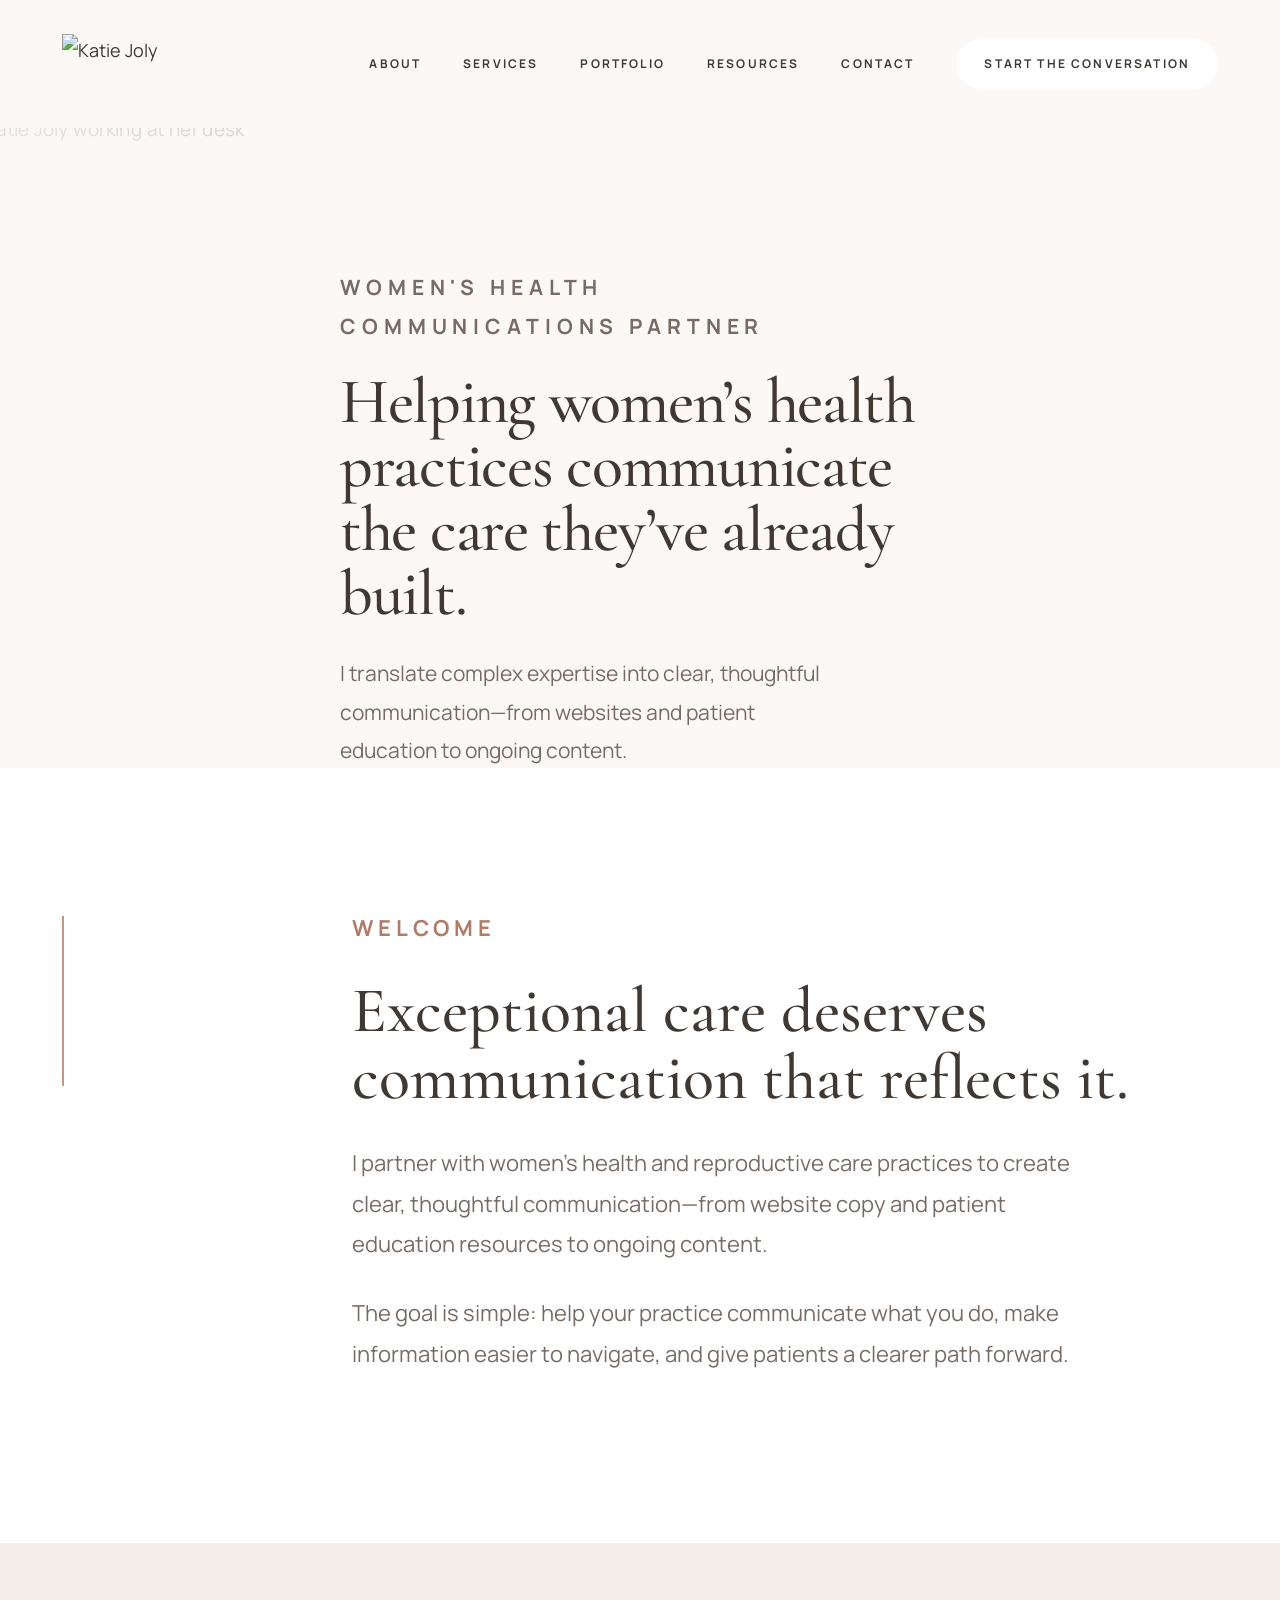
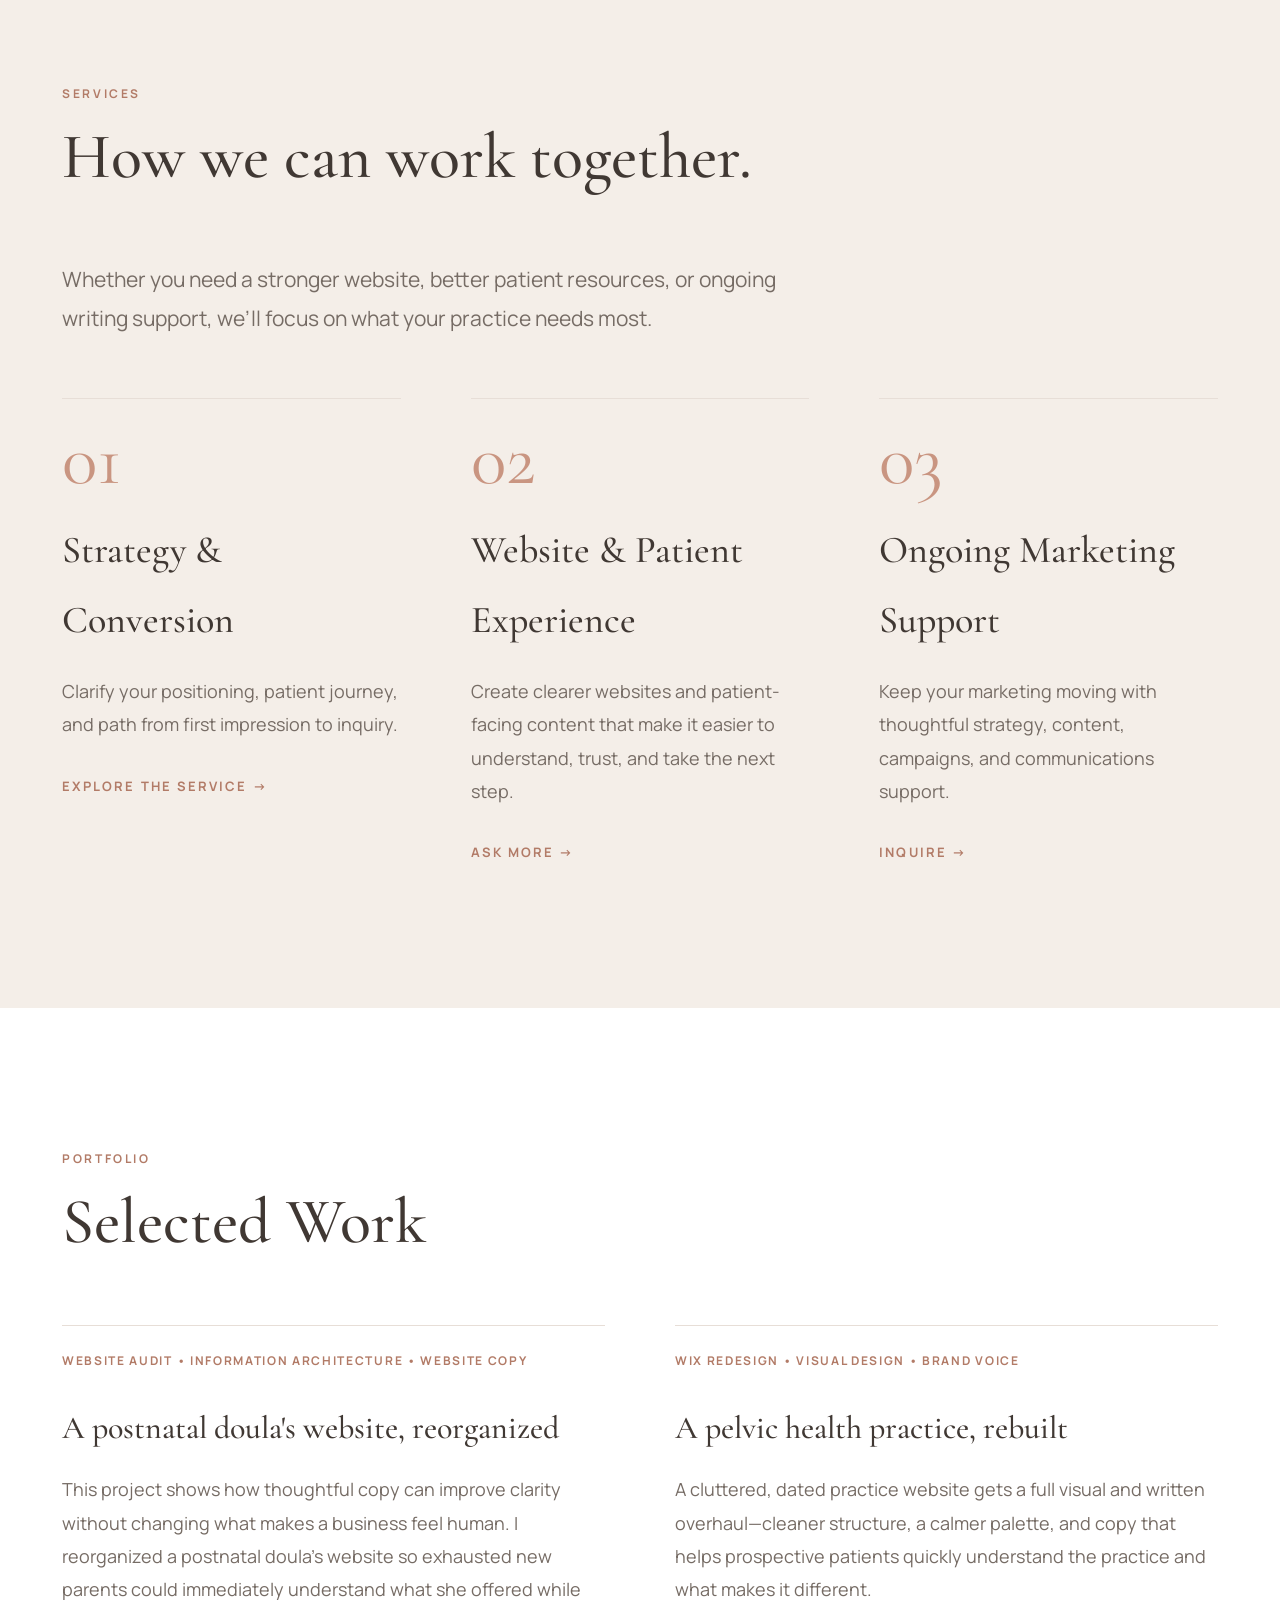
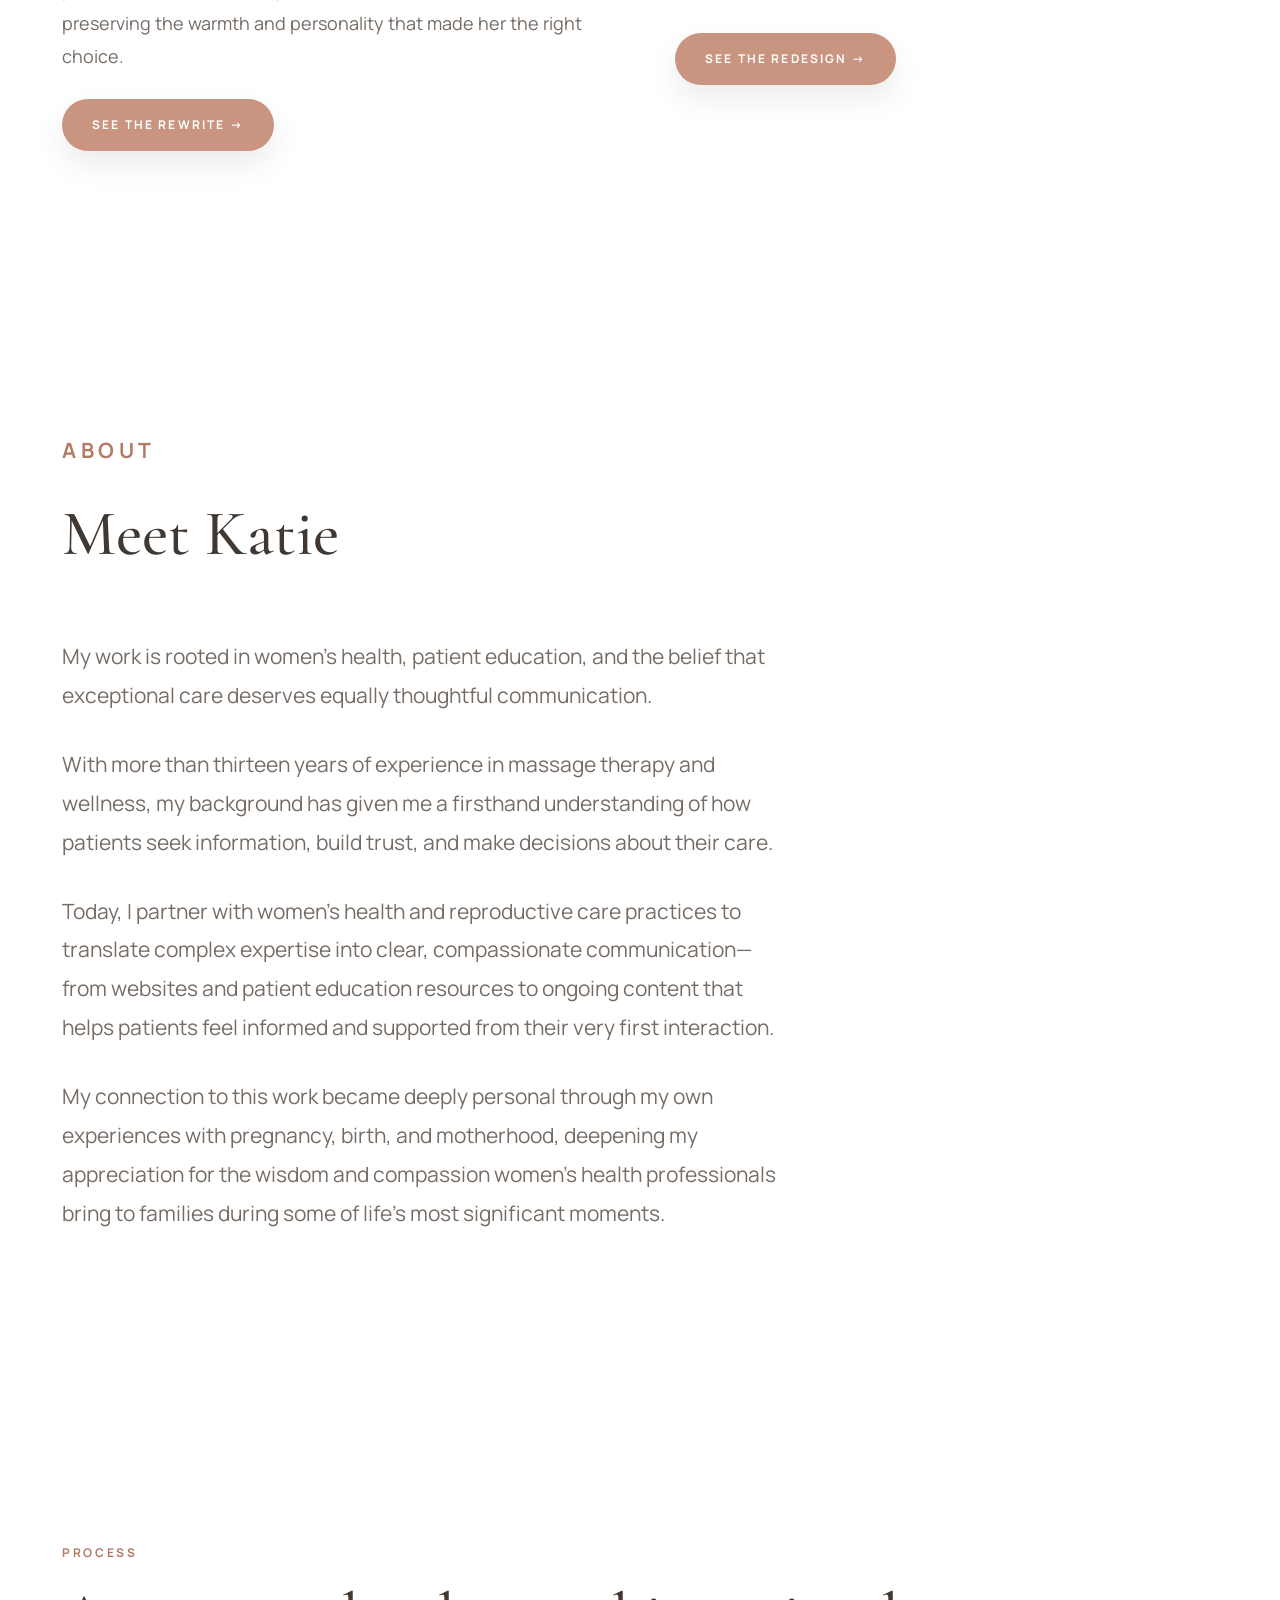
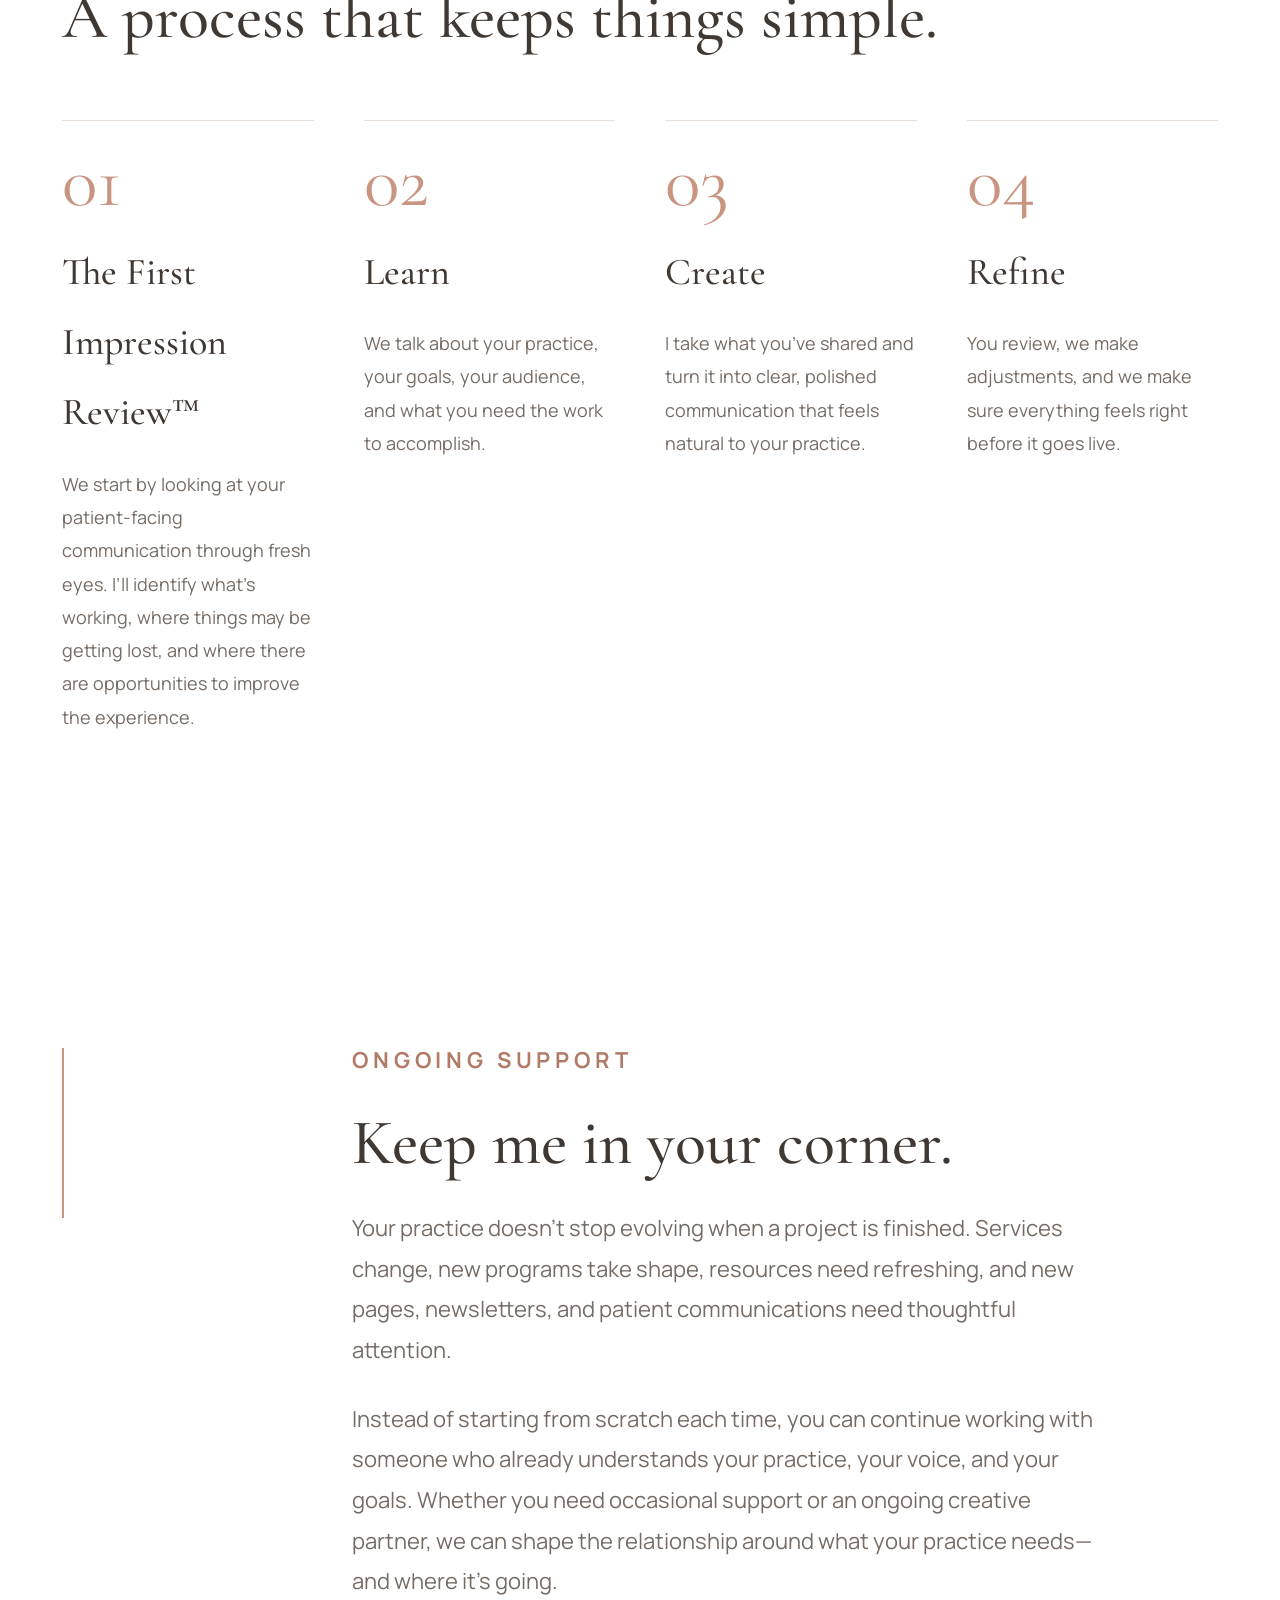
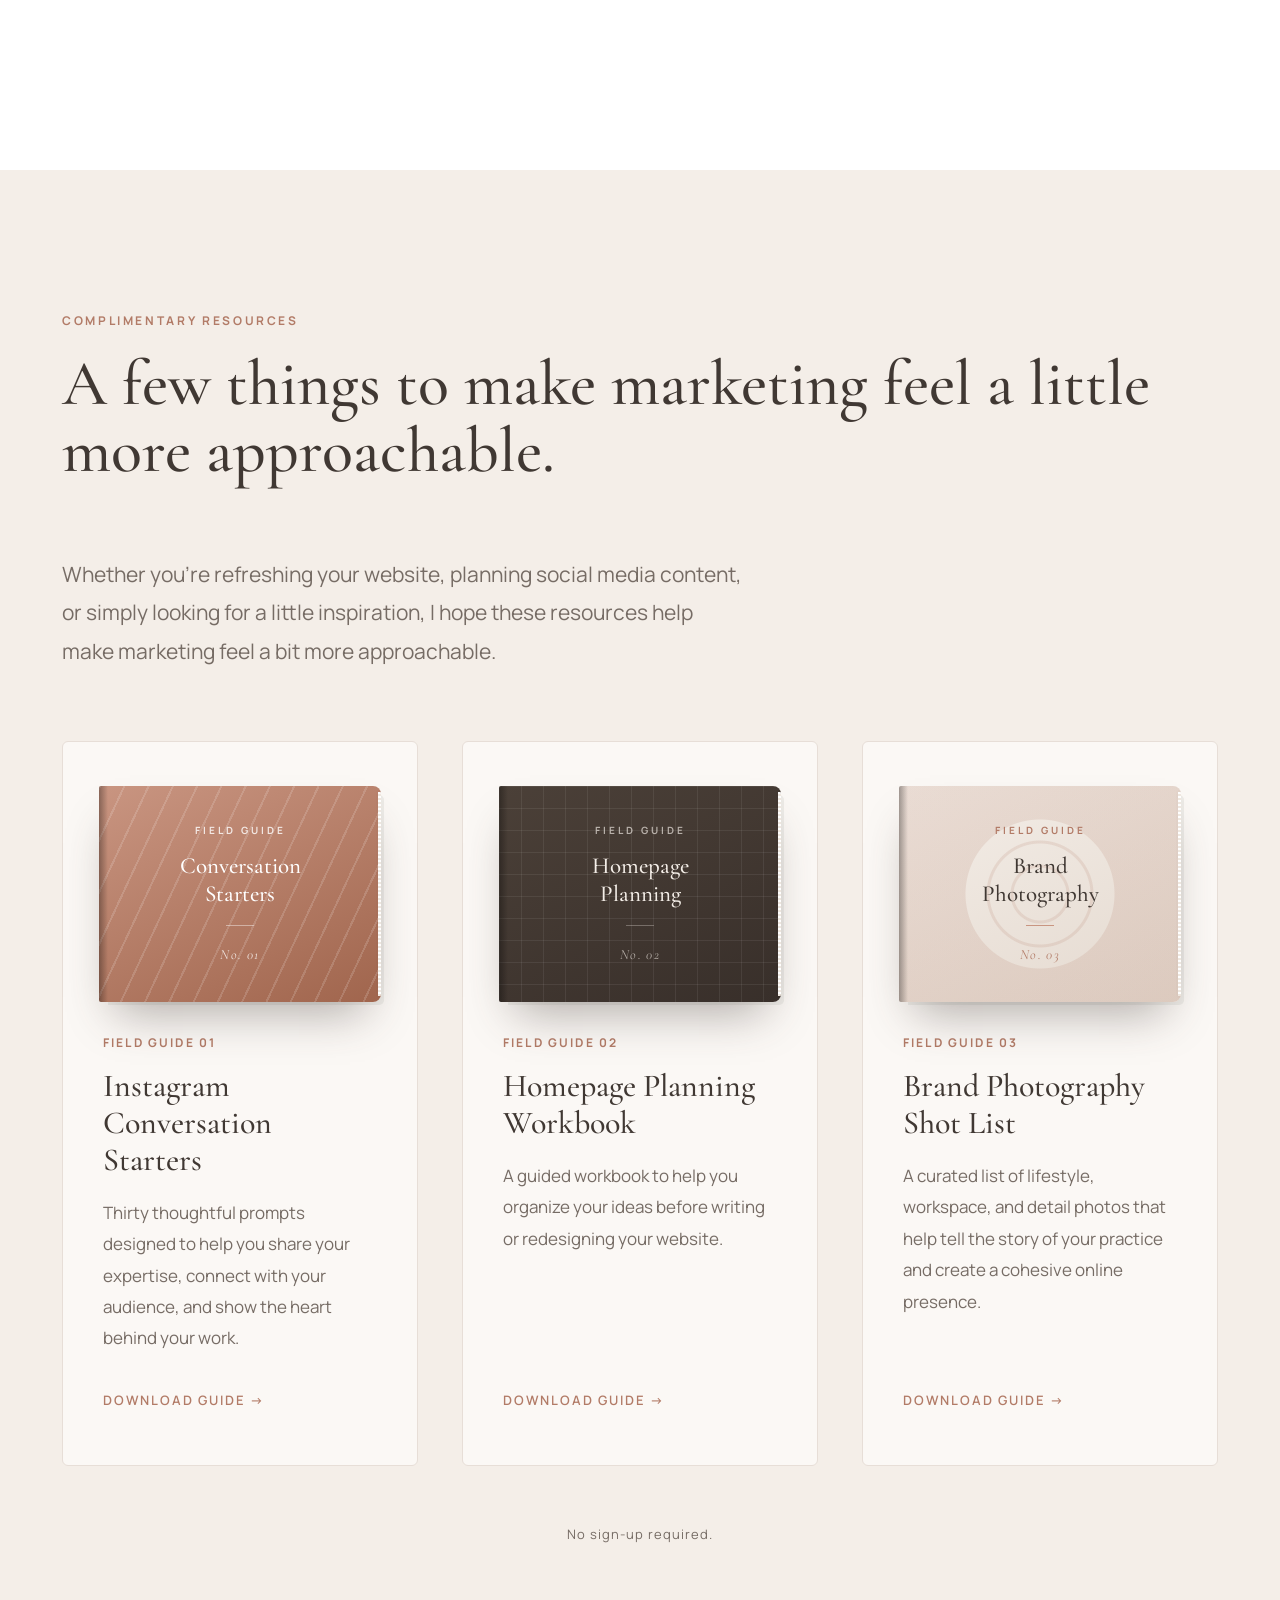
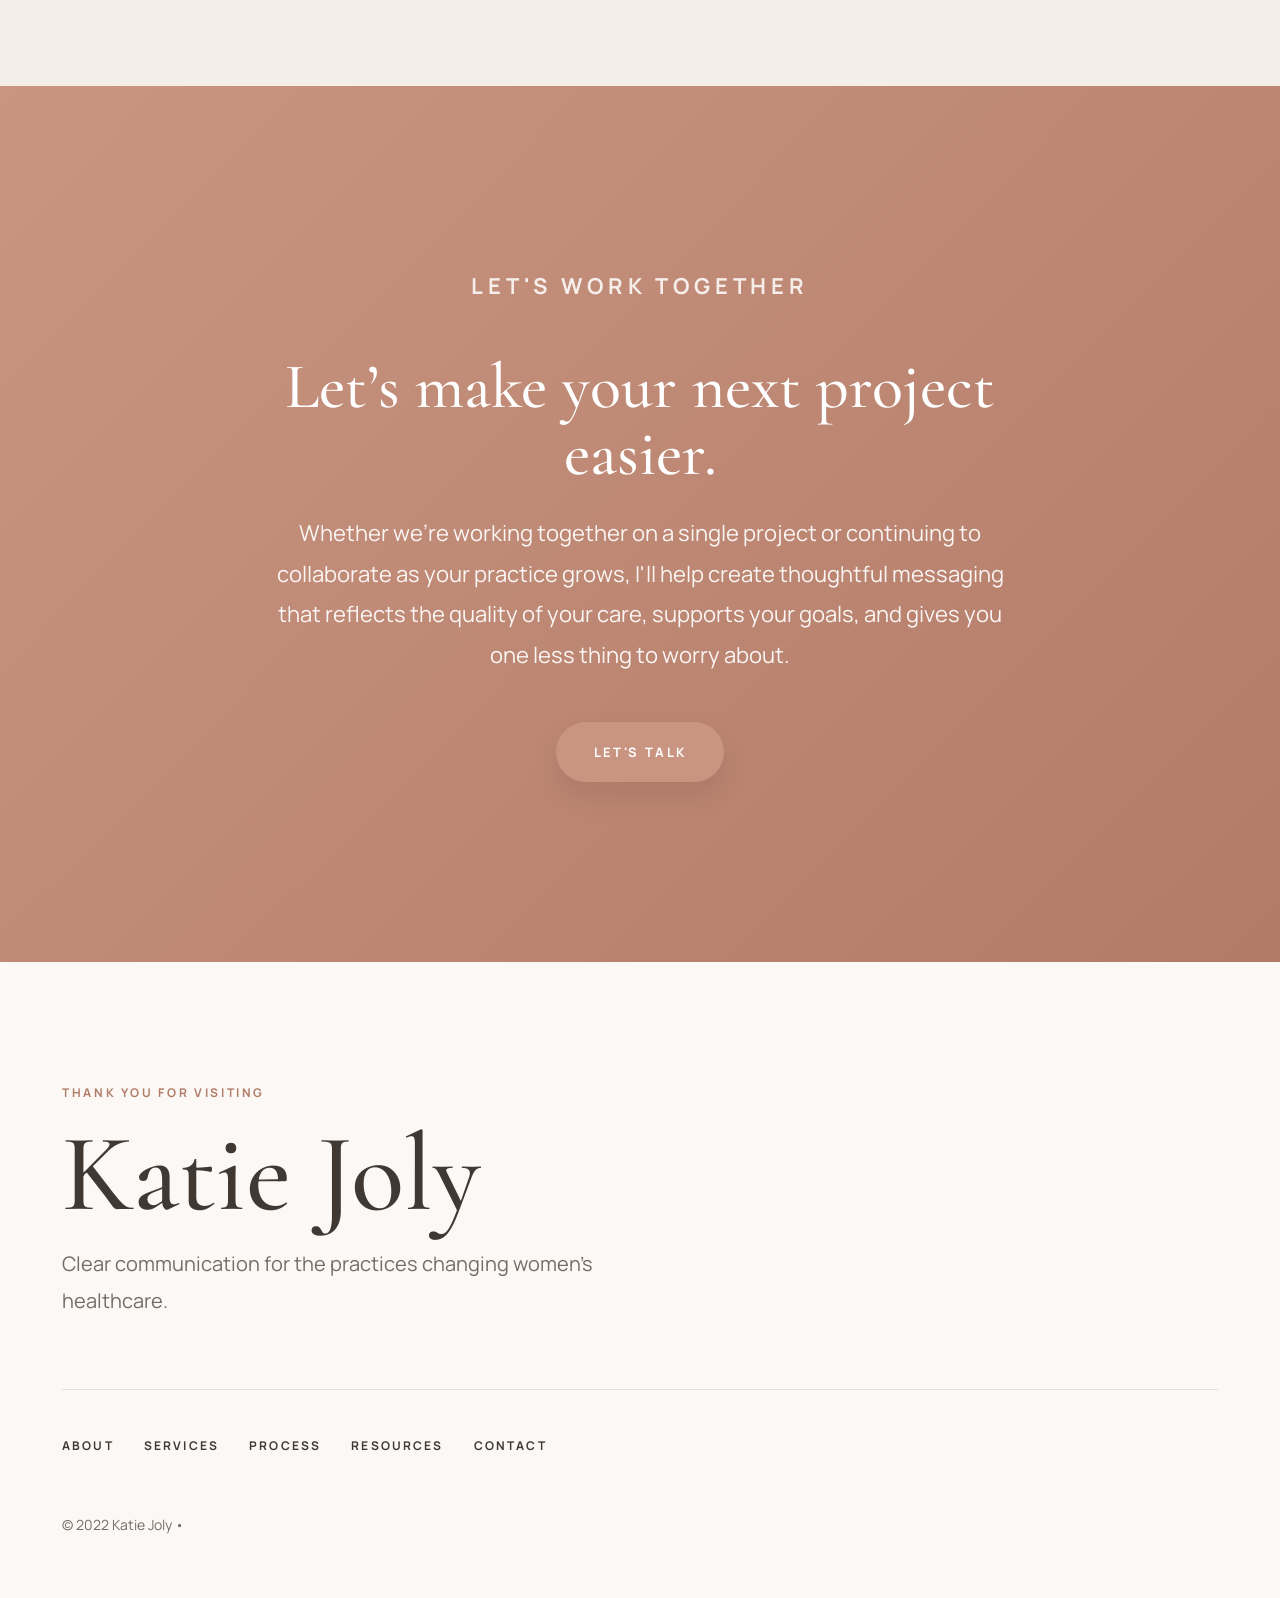
==== commit 8fe8bc80: "Update index.html" ====
--- a/index.html
+++ b/index.html
@@ -389,7 +389,7 @@
 <h2>Meet Katie</h2>
 <p>My work is rooted in women’s health, patient education, and the belief that exceptional care deserves equally thoughtful communication.
 </p>
-<p>With more than thirteen years of experience in patient-centered care, my background in massage therapy and wellness education has shaped a deep understanding of how patients seek information, build trust, and make decisions about their care.</p>
+<p>With more than thirteen years of experience in massage therapy and wellness, my background has given me a firsthand understanding of how patients seek information, build trust, and make decisions about their care.</p>
 <p>Today, I partner with women’s health and reproductive care practices to translate complex expertise into clear, compassionate communication—from websites and patient education resources to ongoing content that helps patients feel informed and supported from their very first interaction.</p>
 <p>My connection to this work became deeply personal through my own experiences with pregnancy, birth, and motherhood, deepening my appreciation for the wisdom and compassion women’s health professionals bring to families during some of life’s most significant moments.</p>
 </div>
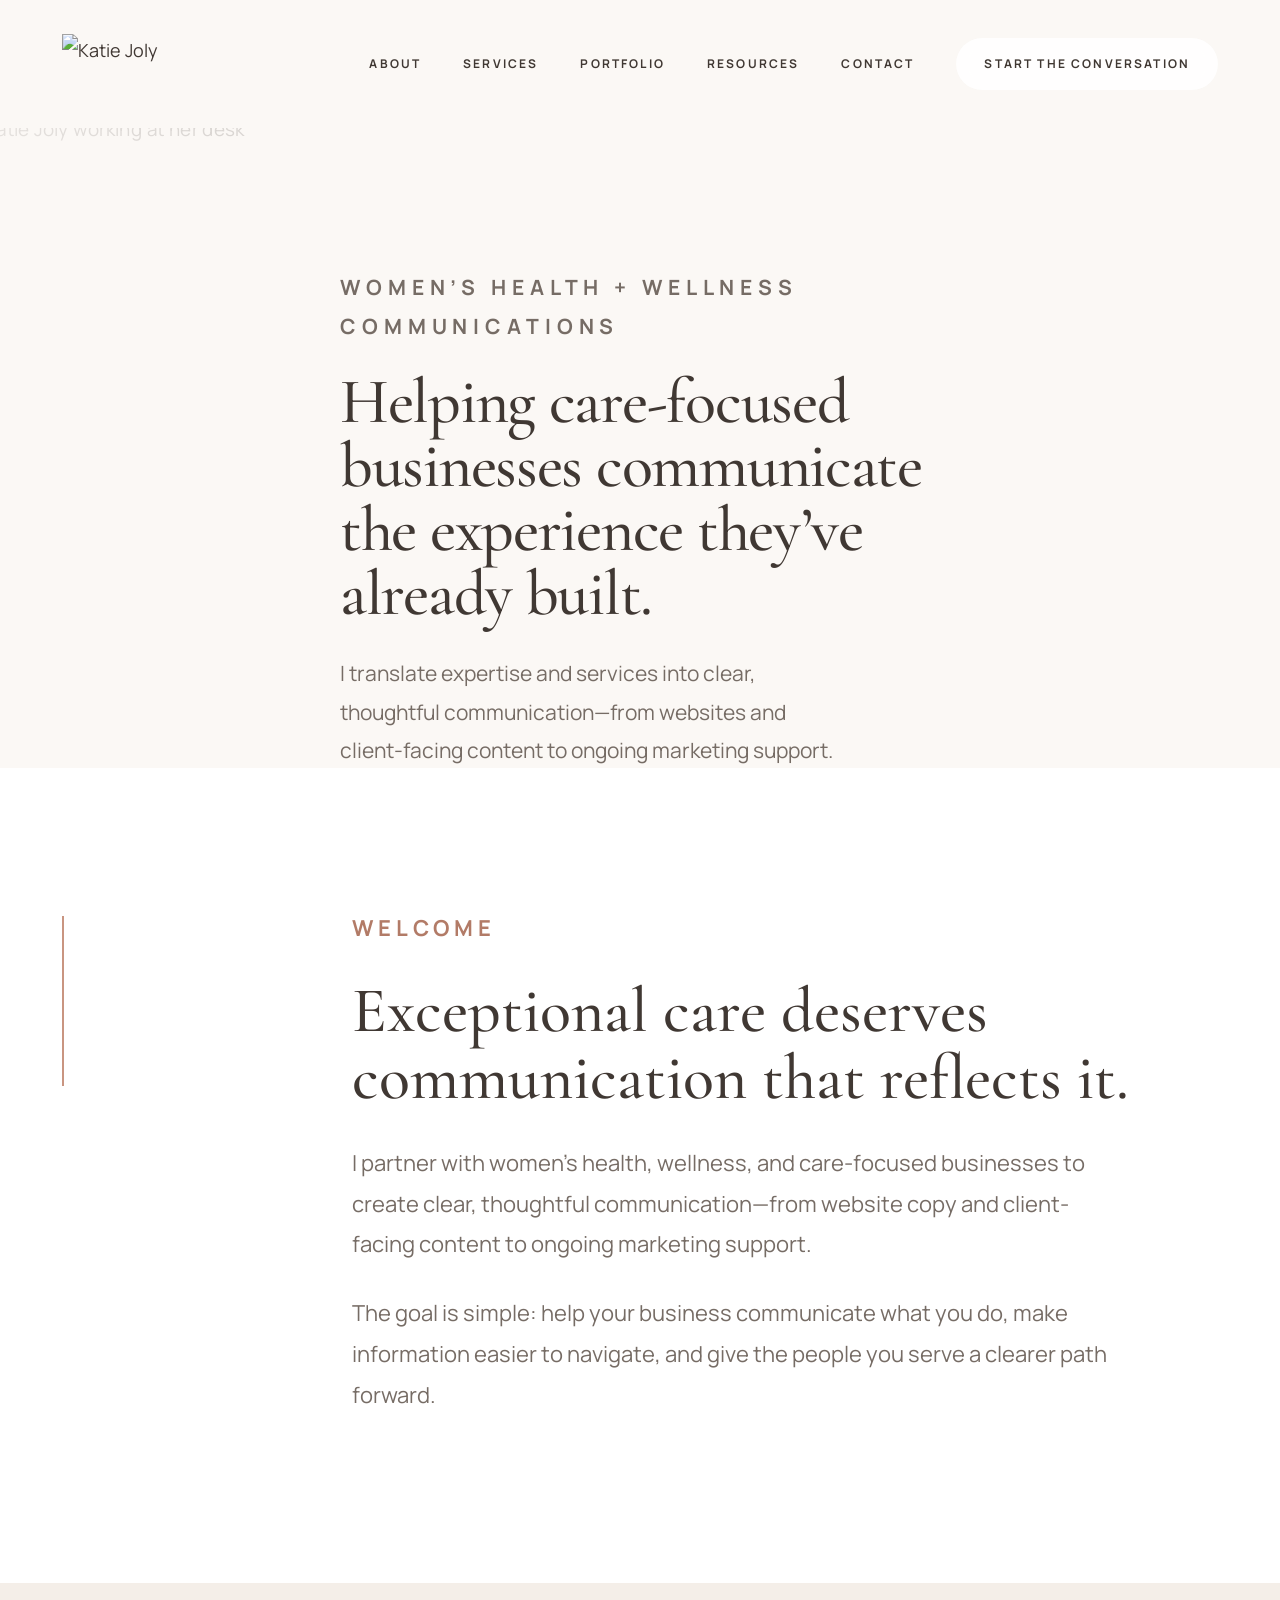
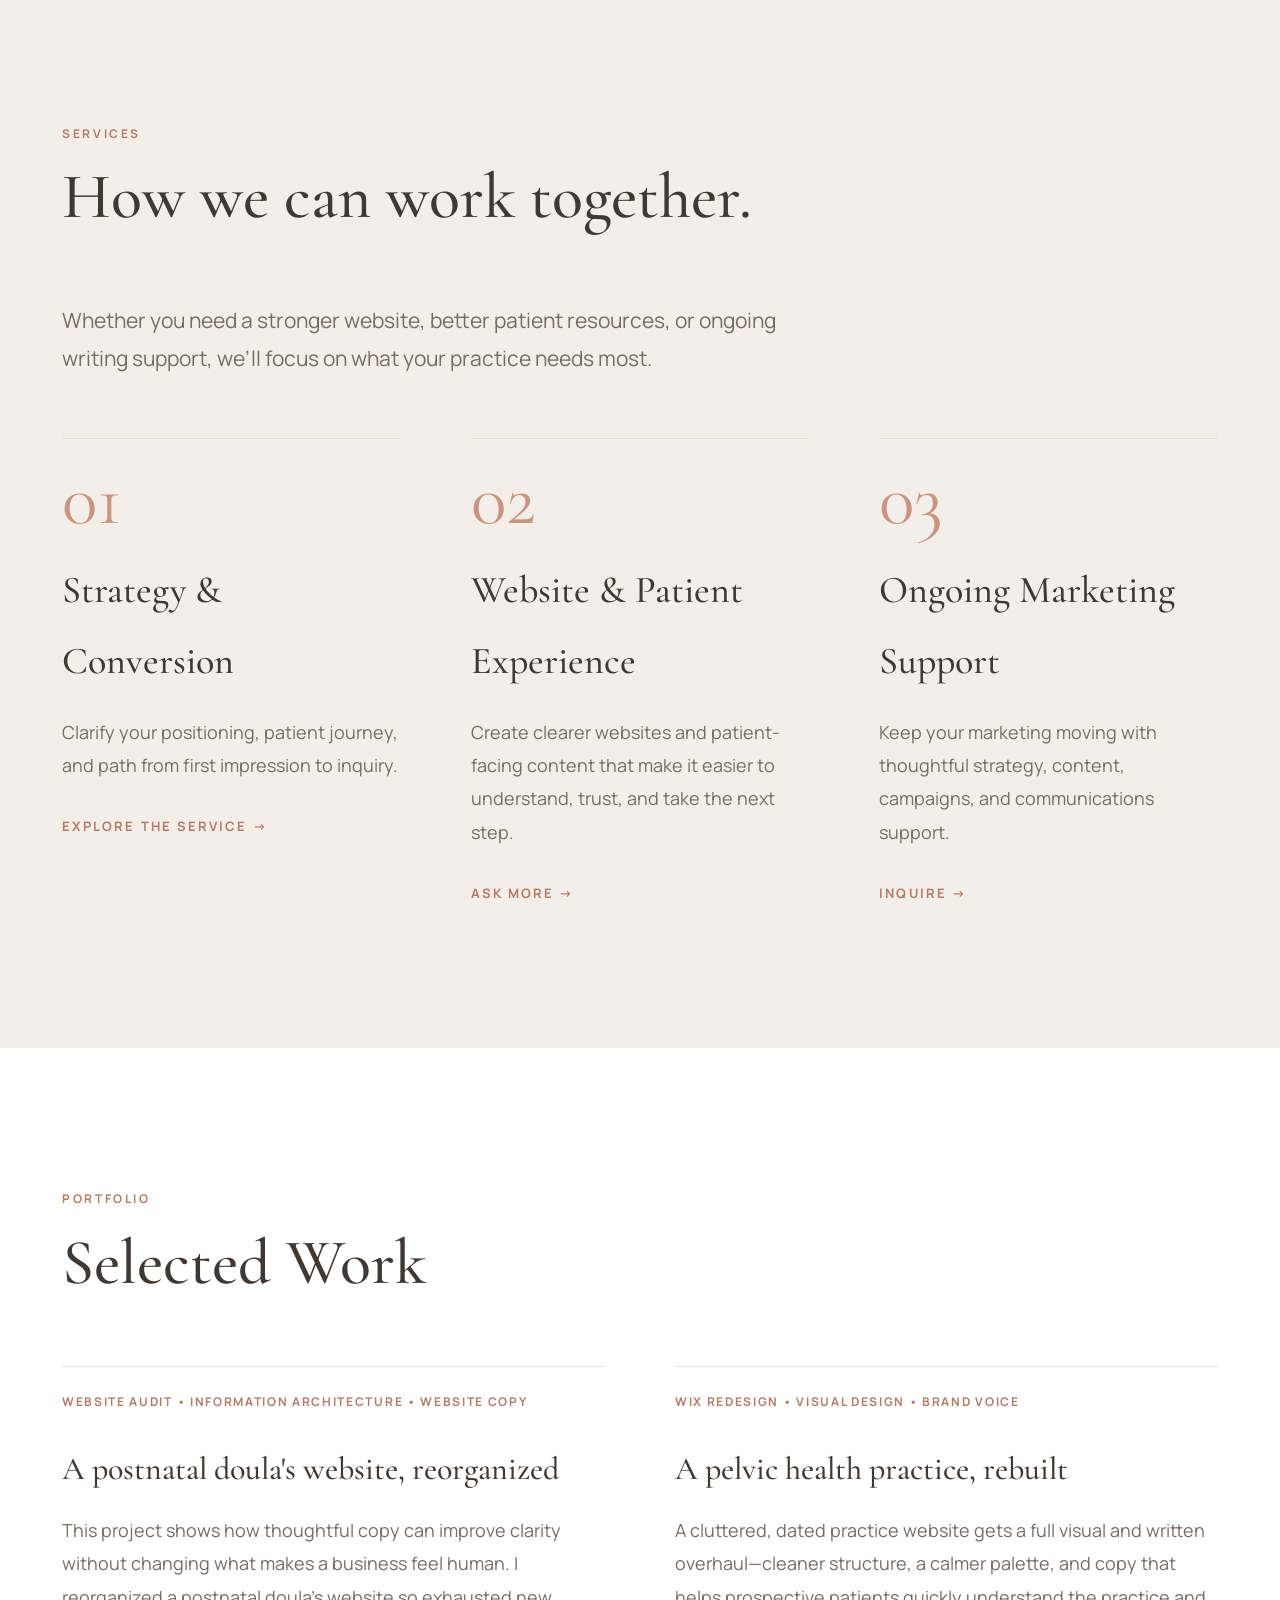
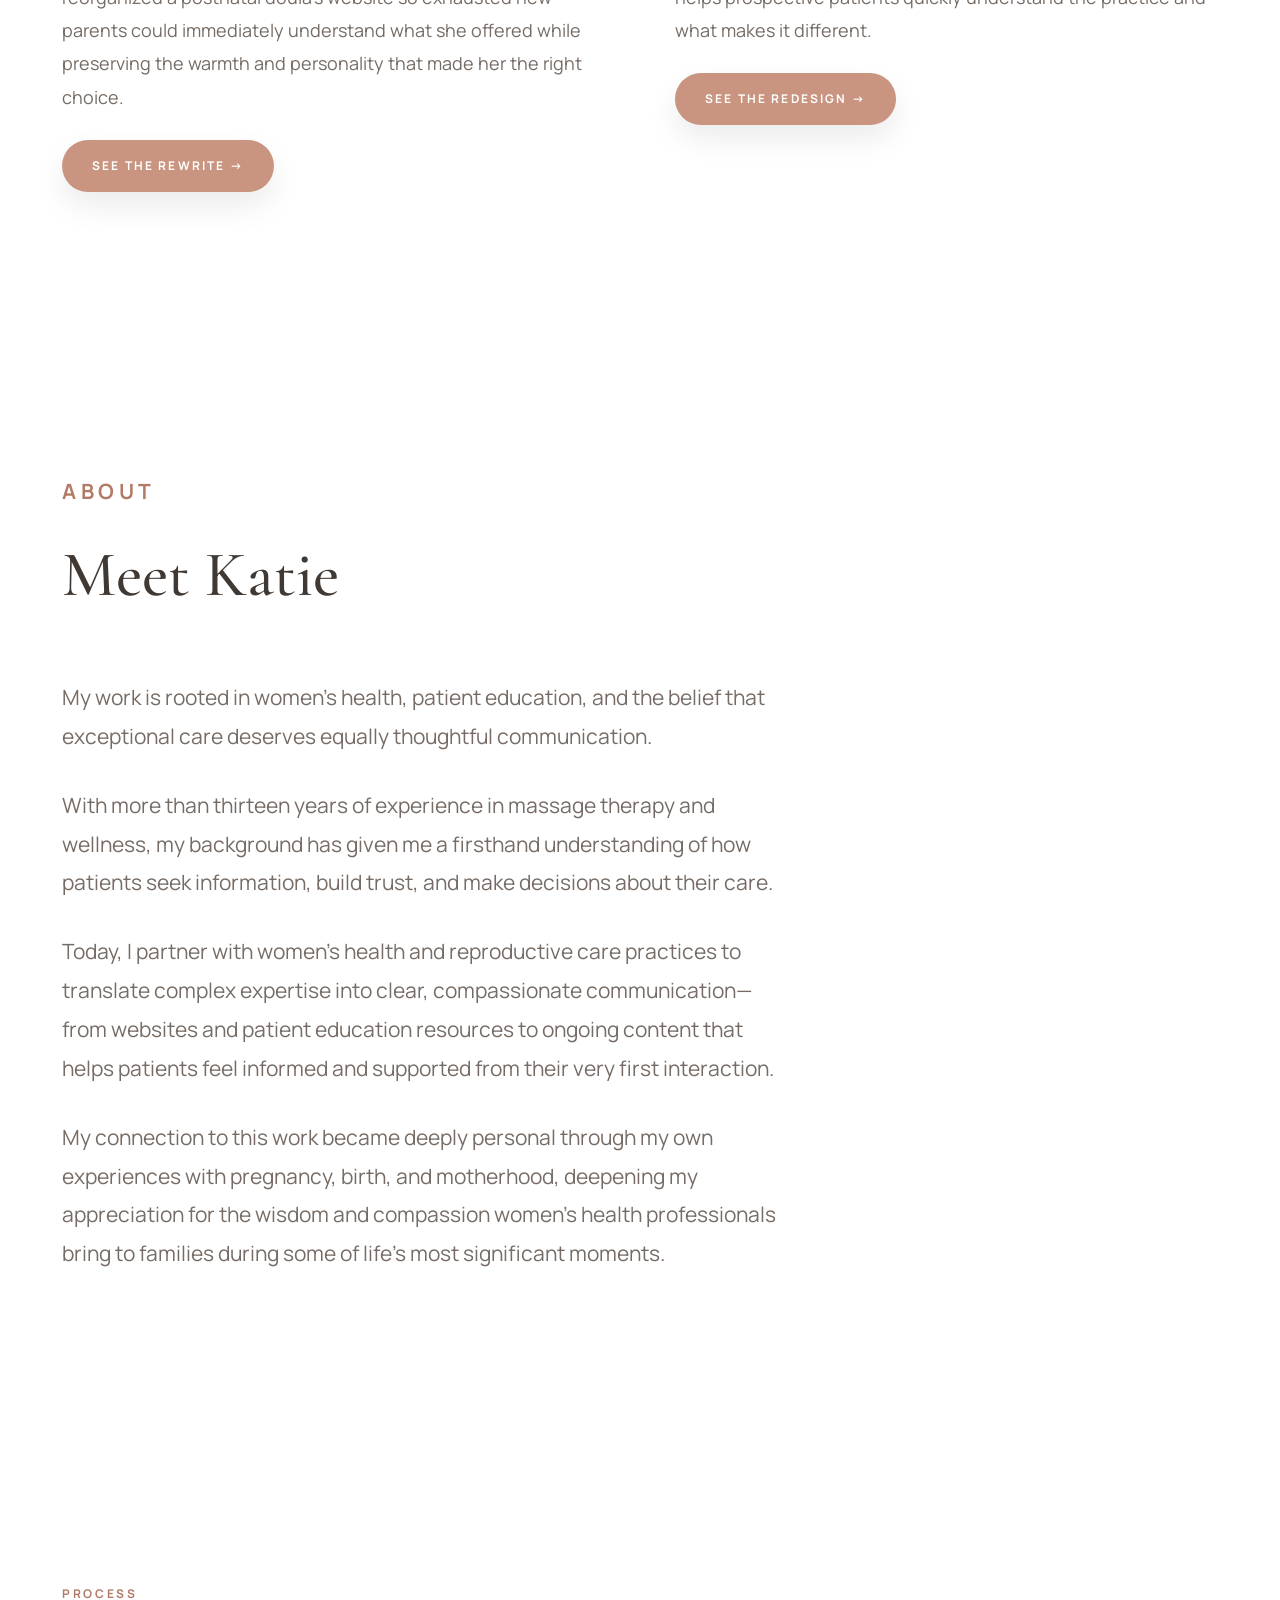
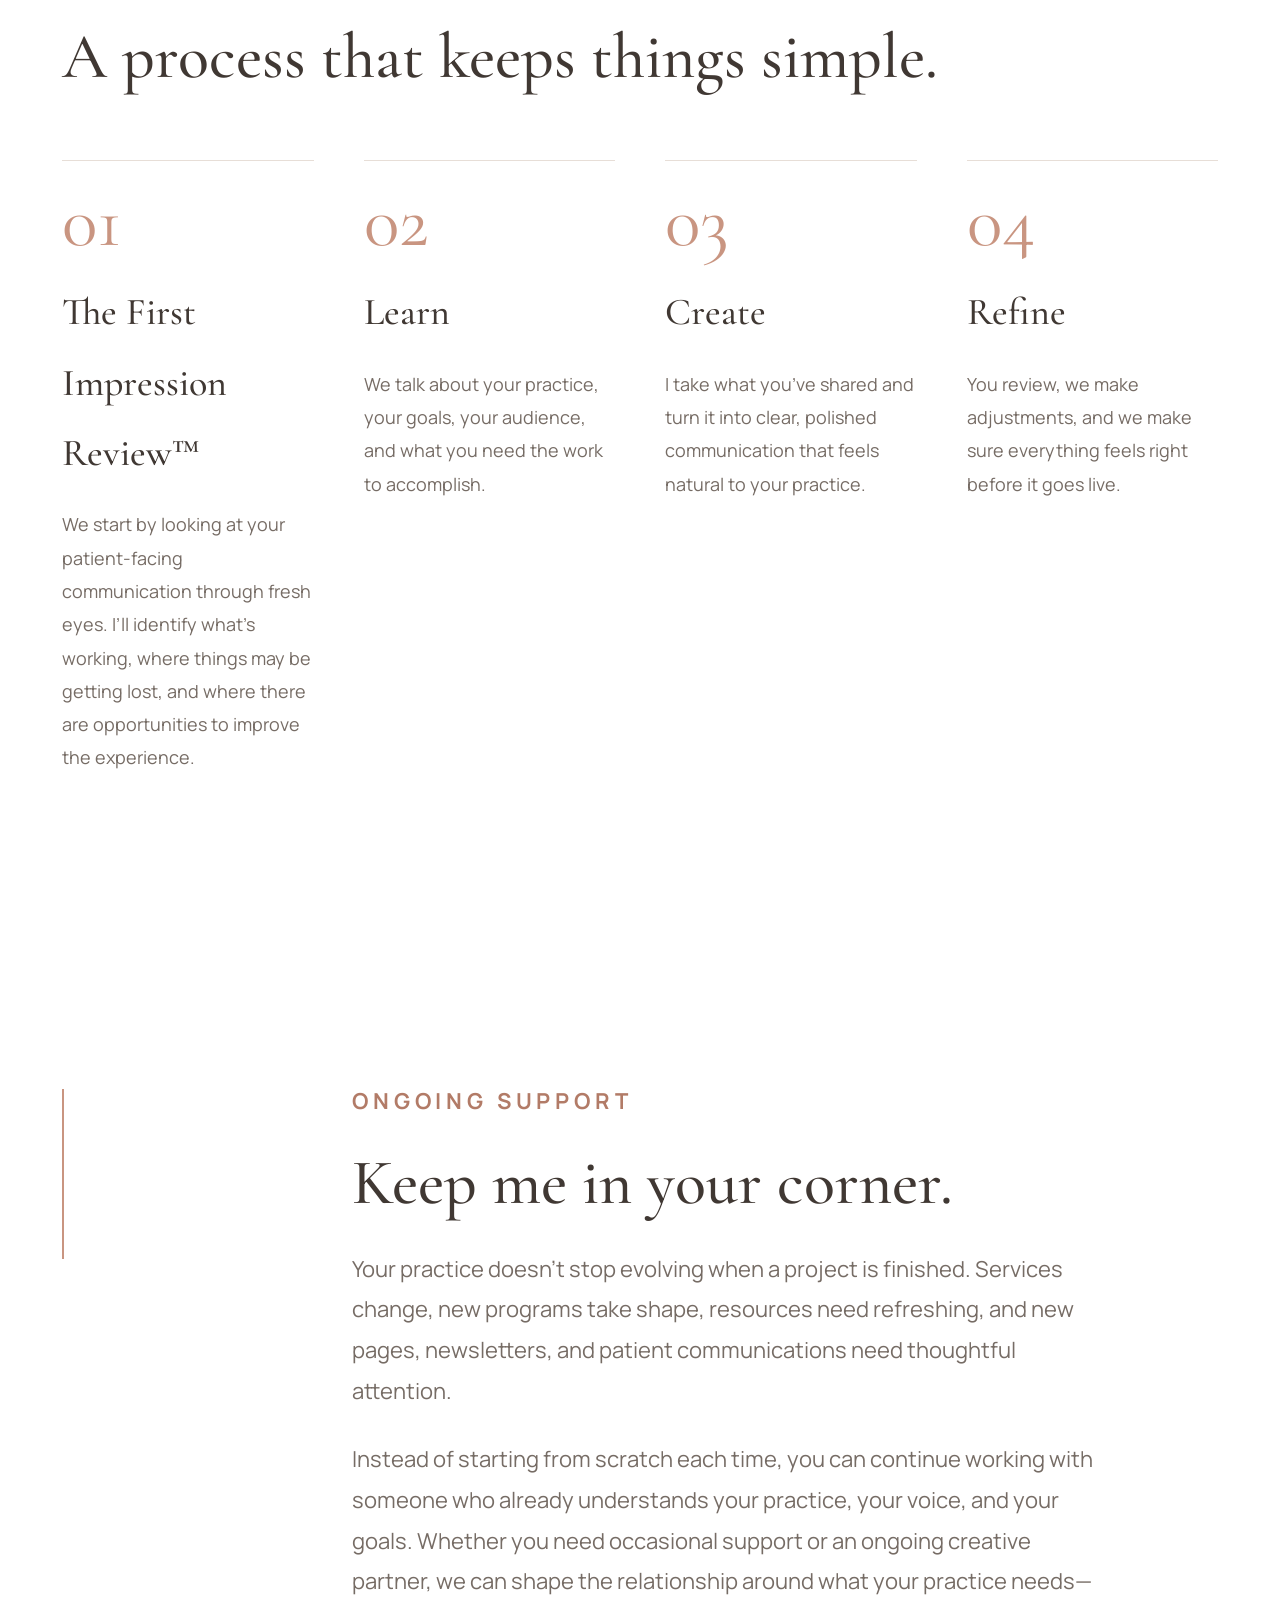
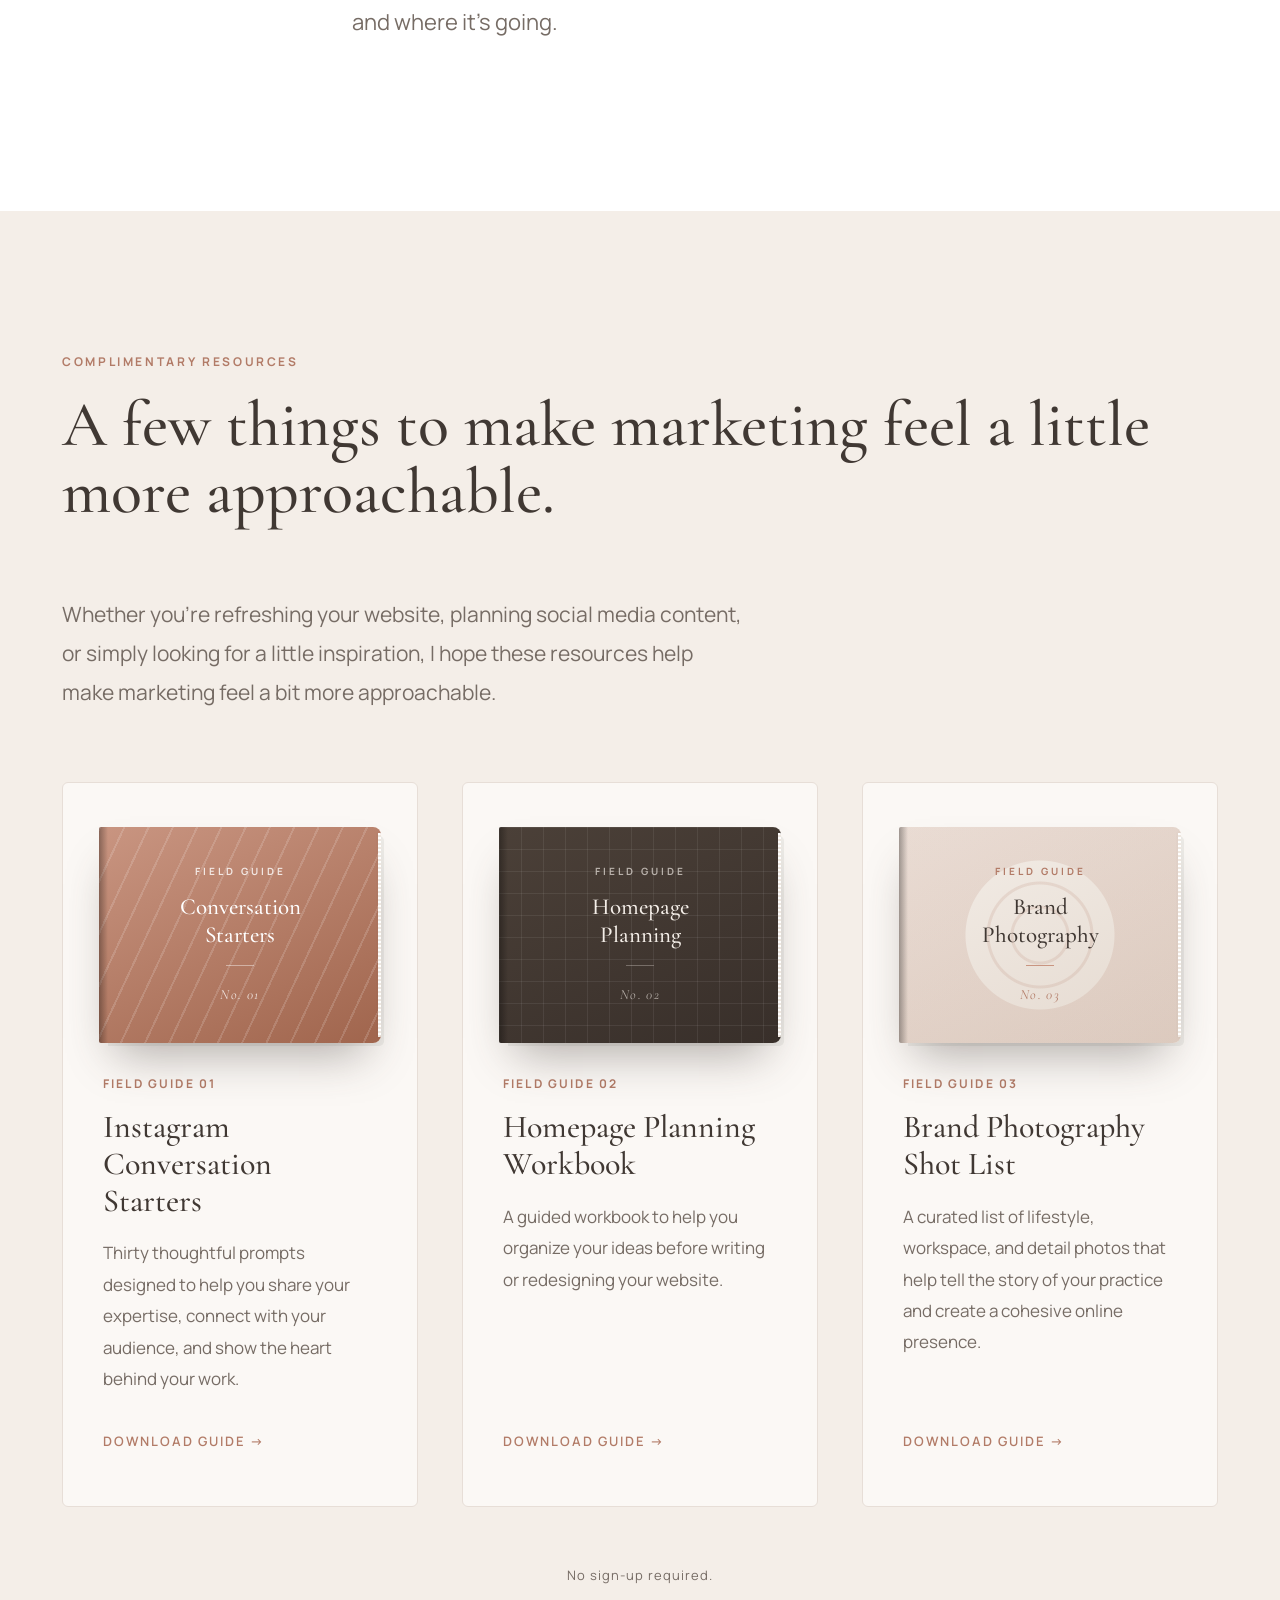
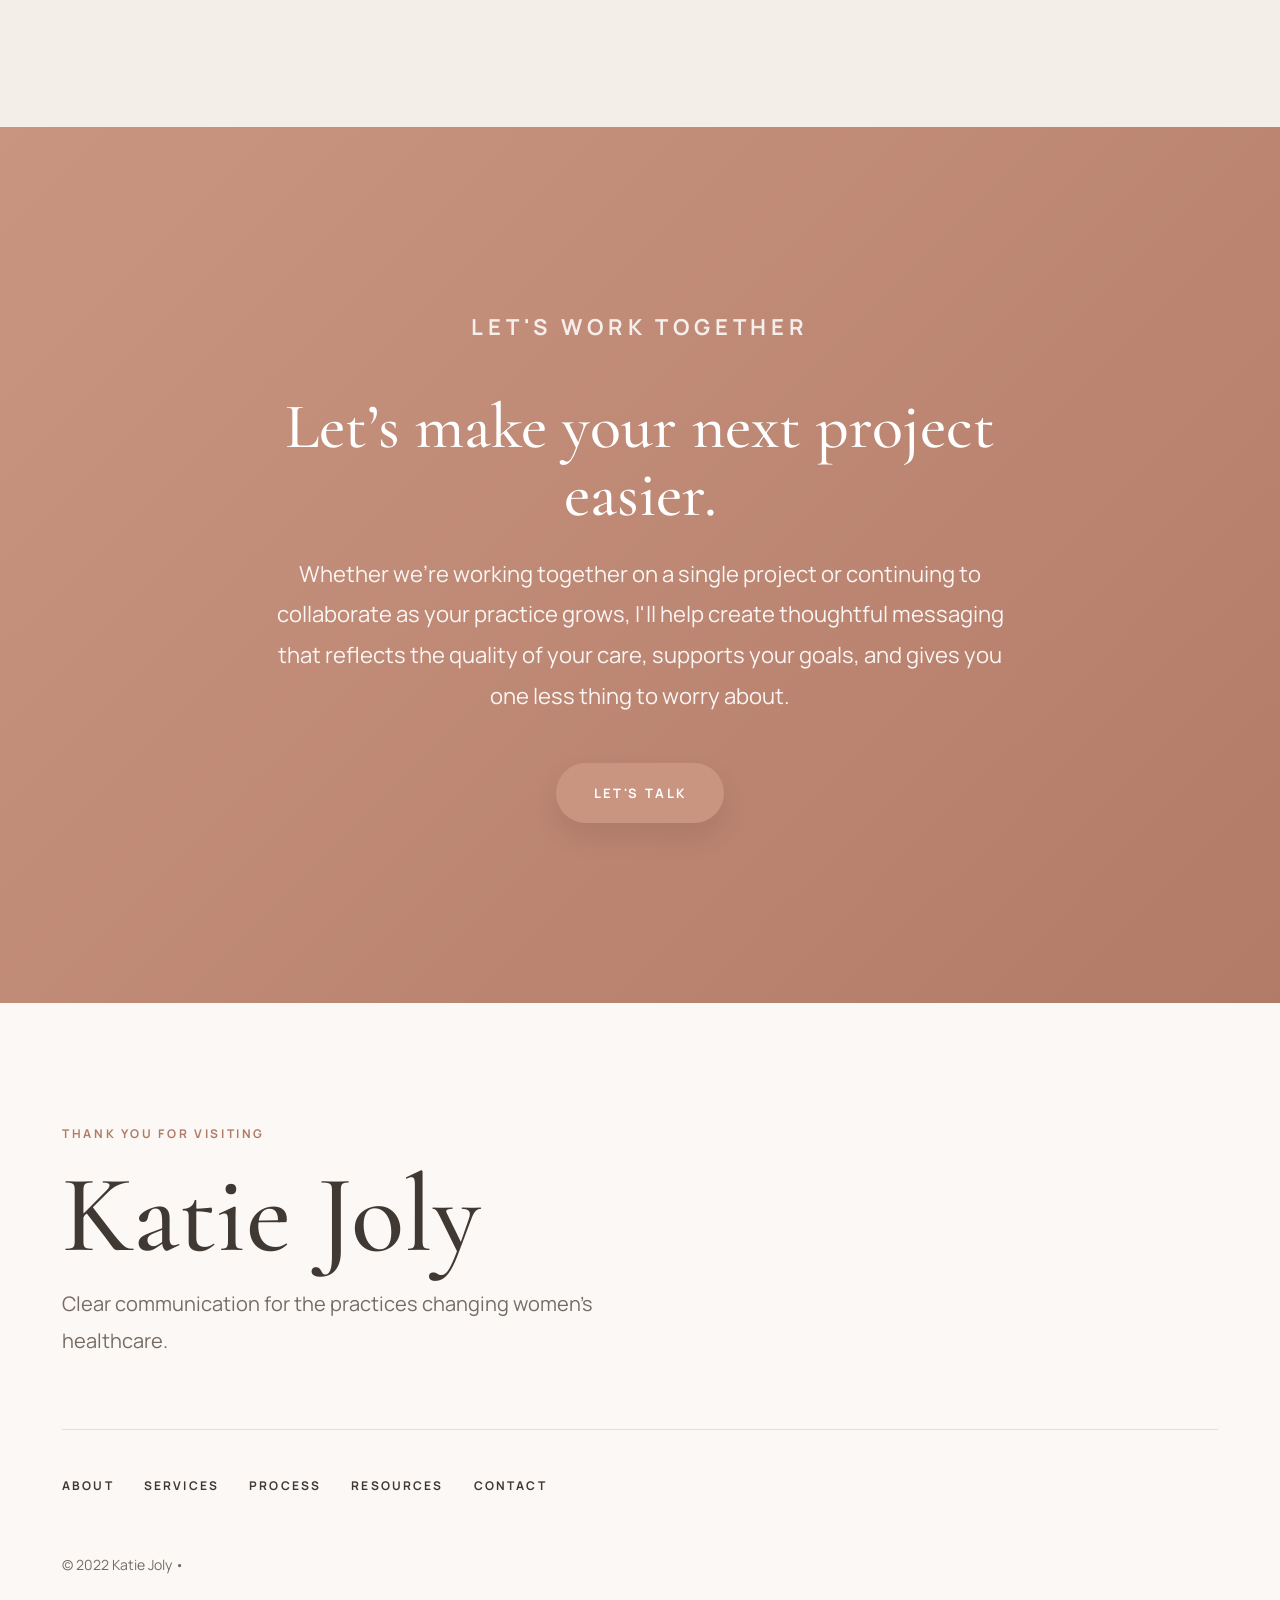
==== commit 9a55ff7a: "Update index.html" ====
--- a/index.html
+++ b/index.html
@@ -304,10 +304,10 @@
 <div class="hero-overlay"></div>
 <div class="container">
 <div class="hero-content">
-<p class="eyebrow">WOMEN'S HEALTH COMMUNICATIONS PARTNER</p>
+<p class="eyebrow">WOMEN’S HEALTH + WELLNESS COMMUNICATIONS</p>
 <p style="font-size:13px;letter-spacing:.08em;color:var(--soft);margin-top:-12px;margin-bottom:24px;"></p>
-<h1>Helping women’s health practices communicate the care they’ve already built.</h1>
-<p>I translate complex expertise into clear, thoughtful communication—from websites and patient education to ongoing content.</p>
+<h1>Helping care-focused businesses communicate the experience they’ve already built.</h1>
+<p>I translate expertise and services into clear, thoughtful communication—from websites and client-facing content to ongoing marketing support.</p>
 <div class="hero-buttons">
 <a class="primary-button" href="#services">Explore Services</a>
 <a class="secondary-button" href="#process">Start with a First Impression Review™</a>
@@ -323,8 +323,8 @@
 <div class="editorial-copy">
 <p class="section-label">WELCOME</p>
 <h2>Exceptional care deserves communication that reflects it.</h2>
-<p>I partner with women’s health and reproductive care practices to create clear, thoughtful communication—from website copy and patient education resources to ongoing content.</p>
-<p>The goal is simple: help your practice communicate what you do, make information easier to navigate, and give patients a clearer path forward.</p>
+<p>I partner with women’s health, wellness, and care-focused businesses to create clear, thoughtful communication—from website copy and client-facing content to ongoing marketing support.</p>
+<p>The goal is simple: help your business communicate what you do, make information easier to navigate, and give the people you serve a clearer path forward.</p>
 </div>
 </div>
 </div>
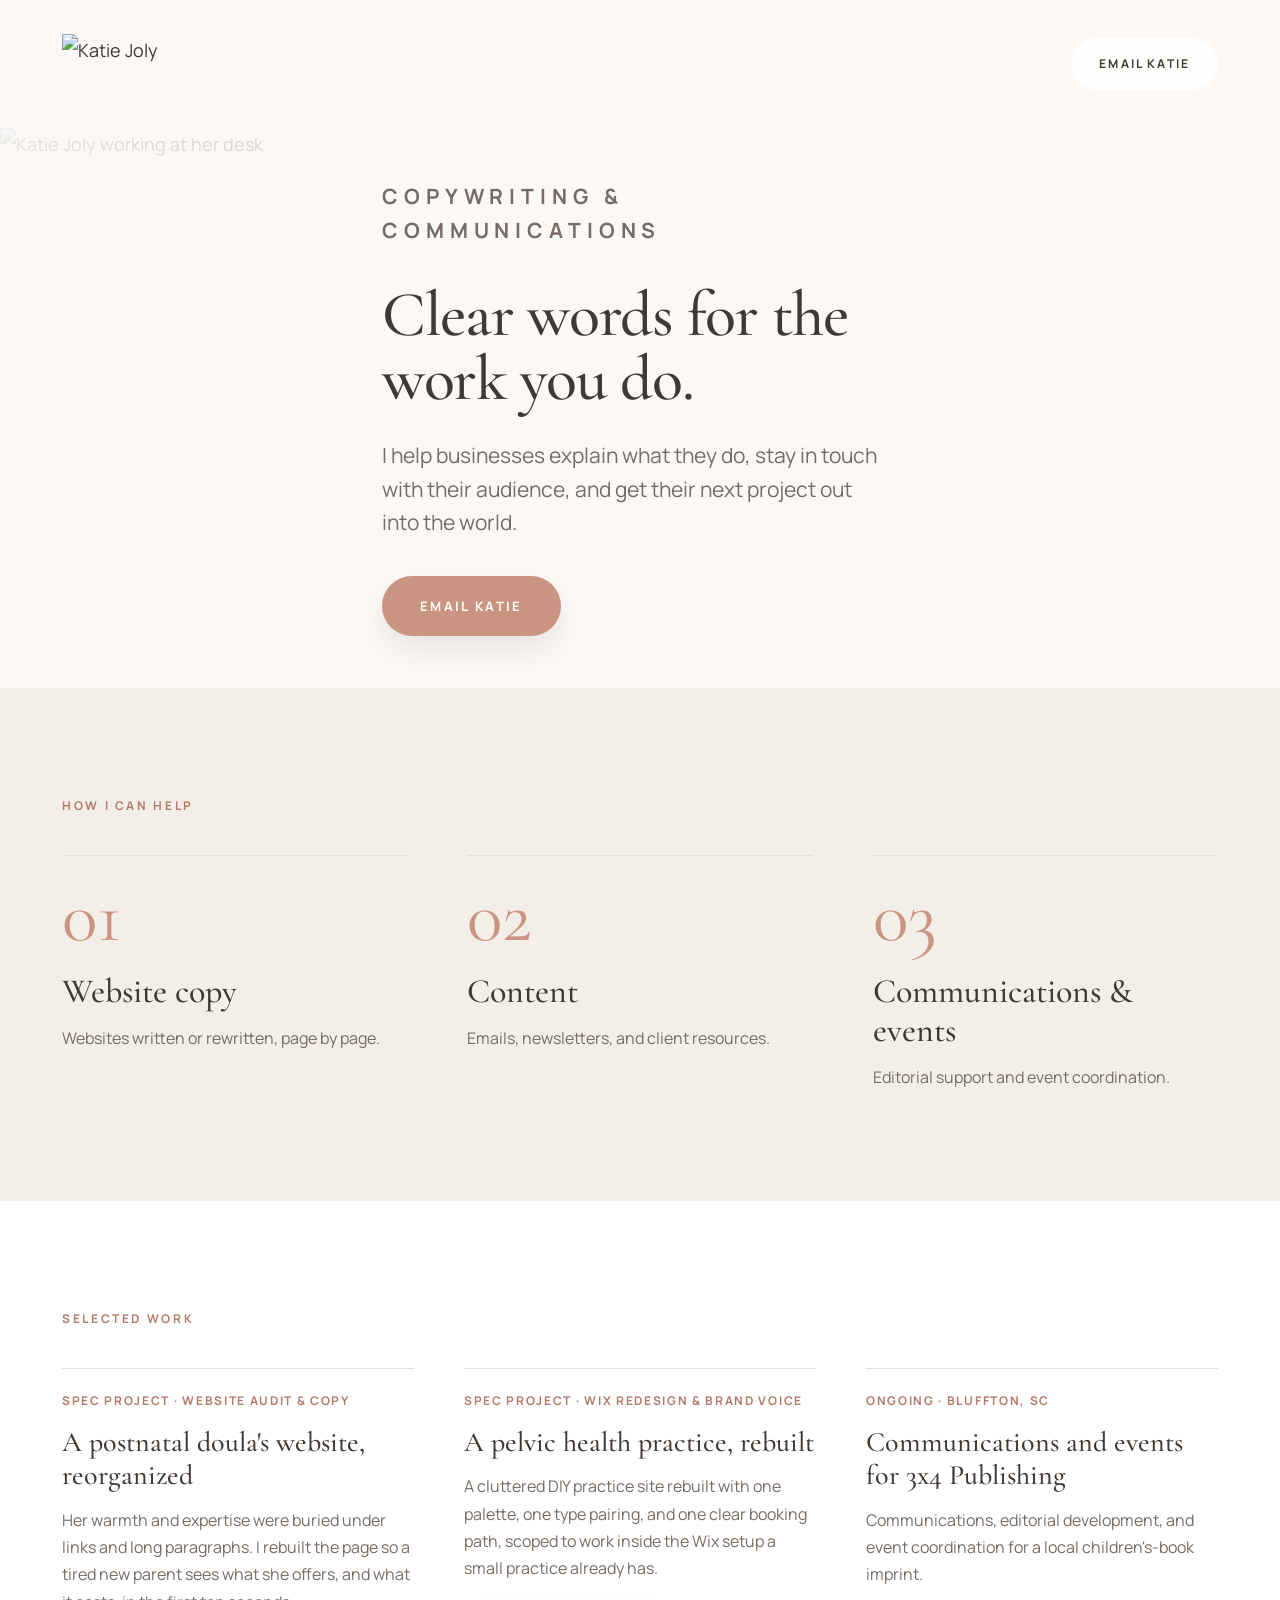
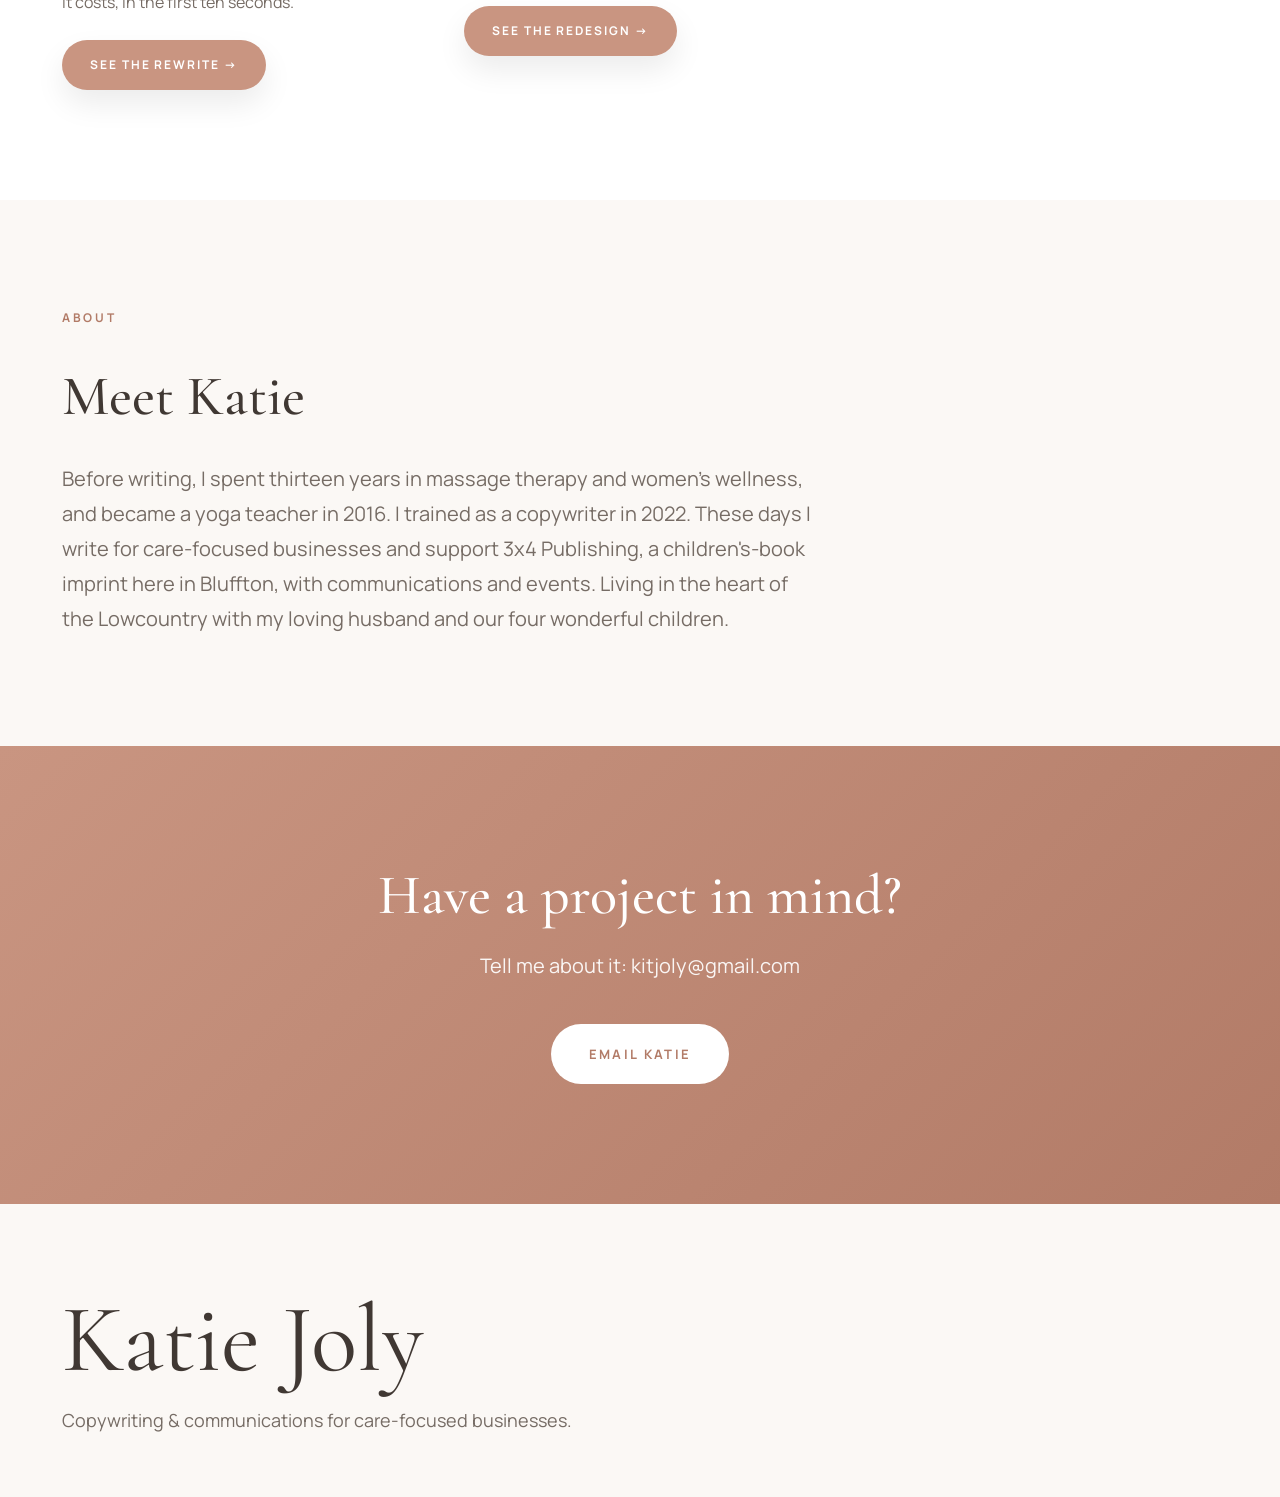
==== commit 60af56d5: "Shorter homepage: clearer headline, services, selected work, about" ====
--- a/index.html
+++ b/index.html
@@ -30,590 +30,180 @@
 a{text-decoration:none;color:inherit;transition:.35s;}
 .container{max-width:var(--container);margin:auto;padding:0 42px;}
 
-/* ==========================
-HEADER — sits above the hero banner (not overlaid on the photo)
-========================== */
+/* Header */
 header{position:relative;width:100%;z-index:100;padding:34px 0;background:var(--cream);}
 .header-inner{display:flex;justify-content:space-between;align-items:center;}
 .logo img{height:60px;width:auto;}
-nav{display:flex;align-items:center;gap:42px;}
-nav a{font-size:12px;letter-spacing:.18em;text-transform:uppercase;font-weight:700;}
-.nav-button{padding:15px 28px;background:rgba(255,255,255,.85);backdrop-filter:blur(10px);border-radius:40px;}
-.nav-button:hover{background:white;}
-
-/* ==========================
-HERO — Mobile-friendly with better face positioning
-========================== */
-.hero{
-position:relative;
-height:640px;
-overflow:hidden;
-display:flex;
-align-items:center;
-}
+.nav-button{font-size:12px;letter-spacing:.18em;text-transform:uppercase;font-weight:700;padding:15px 28px;background:rgba(255,255,255,.85);border-radius:40px;}
+.nav-button:hover{background:var(--white);}
+
+/* Hero */
+.hero{position:relative;height:560px;overflow:hidden;display:flex;align-items:center;}
 .hero-image{position:absolute;inset:0;z-index:0;}
 .hero-image img{width:100%;height:100%;object-fit:cover;object-position:center top;}
-.hero-overlay{
-position:absolute;
-inset:0;
-background:linear-gradient(
-90deg,
-rgba(251,248,245,.88) 0%,
-rgba(251,248,245,.76) 38%,
-rgba(251,248,245,.18) 72%,
-rgba(251,248,245,0) 100%
-);
-z-index:1;
-}
-.hero-content{
-position:relative;
-z-index:2;
-max-width:600px;
-opacity:0;
-transform:translateY(24px);
-transition:opacity .9s ease, transform .9s ease;
-}
-body.loaded .hero-content{opacity:1;transform:translateY(0);}
-.eyebrow{font-size:12px;letter-spacing:.28em;text-transform:uppercase;font-weight:700;color:var(--accent-dark);margin-bottom:20px;}
-.hero h1{font-family:'Cormorant Garamond',serif;font-size:64px;font-weight:500;line-height:1;letter-spacing:-.02em;margin-bottom:28px;}
-.hero p{font-size:21px;color:var(--soft);max-width:500px;margin-bottom:36px;}
-.primary-button{display:inline-block;padding:18px 38px;background:var(--accent);color:white;border-radius:40px;font-size:13px;letter-spacing:.18em;text-transform:uppercase;font-weight:700;}
-.primary-button:hover{background:var(--accent-dark);transform:translateY(-2px);}
-.secondary-button{display:inline-block;padding:17px 36px;background:transparent;color:var(--text);border:1px solid var(--text);border-radius:40px;font-size:13px;letter-spacing:.18em;text-transform:uppercase;font-weight:700;}
-.secondary-button:hover{background:var(--text);color:var(--cream);transform:translateY(-2px);}
-.hero-buttons{display:flex;gap:20px;flex-wrap:wrap;}
-
-/* SECTION DEFAULTS */
-section{padding:140px 0;}
-.section-label{font-size:12px;letter-spacing:.22em;text-transform:uppercase;font-weight:700;color:var(--accent-dark);margin-bottom:18px;}
-h2{font-family:'Cormorant Garamond',serif;font-size:64px;font-weight:500;line-height:1.05;margin-bottom:70px;}
-p{color:var(--soft);}
-
-/* EDITORIAL INTRO */
-.editorial{background:white;position:relative;}
-.editorial-grid{display:grid;grid-template-columns:220px 1fr;gap:70px;align-items:start;}
-.editorial-line{width:2px;height:170px;background:var(--accent);margin-top:8px;}
-.editorial-copy h2{margin-bottom:32px;}
-.editorial-copy p{font-size:22px;max-width:760px;margin-bottom:28px;}
-
-/* SERVICES */
-.services{background:var(--warm);}
-.services-grid{display:grid;grid-template-columns:repeat(3,1fr);gap:70px;}
+.hero-overlay{position:absolute;inset:0;z-index:1;background:linear-gradient(90deg,rgba(251,248,245,.88) 0%,rgba(251,248,245,.76) 38%,rgba(251,248,245,.18) 72%,rgba(251,248,245,0) 100%);}
+.hero-content{position:relative;z-index:2;max-width:600px;}
+.eyebrow{font-size:12px;letter-spacing:.28em;text-transform:uppercase;font-weight:700;color:var(--accent-dark);margin-bottom:20px;line-height:1.4;}
+.hero h1{font-family:'Cormorant Garamond',Georgia,serif;font-size:64px;font-weight:500;line-height:1;letter-spacing:-.02em;margin-bottom:28px;color:var(--text);}
+.hero p{font-size:21px;color:var(--soft);max-width:500px;margin-bottom:36px;line-height:1.6;}
+.primary-button{display:inline-block;padding:18px 38px;background:var(--accent);color:#fff;border-radius:40px;font-size:13px;letter-spacing:.18em;text-transform:uppercase;font-weight:700;box-shadow:0 14px 30px rgba(0,0,0,.08);}
+.primary-button:hover{background:var(--accent-dark);}
+
+/* Sections */
+.section-label{font-size:12px;letter-spacing:.22em;text-transform:uppercase;font-weight:700;color:var(--accent-dark);margin-bottom:40px;line-height:1.4;}
+
+/* Services */
+.services{background:var(--warm);padding:110px 0;}
+.services-grid{display:grid;grid-template-columns:repeat(3,1fr);gap:60px;}
 .service{padding-top:24px;border-top:1px solid var(--line);}
-.service-number{font-family:'Cormorant Garamond',serif;font-size:74px;color:var(--accent);line-height:1;margin-bottom:18px;}
-.service h3{font-family:'Cormorant Garamond',serif;font-size:38px;font-weight:500;margin-bottom:20px;color:var(--text);}
-.service p{margin-bottom:26px;}
-.service a{font-size:13px;font-weight:700;letter-spacing:.16em;text-transform:uppercase;color:var(--accent-dark);}
-
-/* PROCESS (4 steps) */
-.process-grid{display:grid;grid-template-columns:repeat(4,1fr);gap:50px;}
-
-/* REWRITES (case study cards) */
-.rewrites-grid{display:grid;grid-template-columns:repeat(2,1fr);gap:70px;margin-top:20px;}
-.rewrite-card{padding-top:24px;border-top:1px solid var(--line);}
-.rewrite-tag{font-size:12px;letter-spacing:.14em;text-transform:uppercase;font-weight:700;color:var(--accent-dark);margin-bottom:16px;}
-.rewrite-card h3{font-family:'Cormorant Garamond',serif;font-size:32px;font-weight:500;margin-bottom:16px;color:var(--text);}
-.rewrite-card p{margin-bottom:26px;}
-.rewrite-card a.primary-button{padding:15px 30px;font-size:12px;}
-
-/* ABOUT */
-.about{background:white;}
-.about-grid{display:grid;grid-template-columns:1fr 320px;gap:120px;align-items:start;}
-.about-copy p{font-size:21px;margin-bottom:30px;max-width:720px;}
-.about-note{padding:36px;background:var(--warm);border-left:3px solid var(--accent);}
-.about-note h4{font-family:'Cormorant Garamond',serif;font-size:30px;margin-bottom:18px;font-weight:500;}
-.about-note p{font-size:17px;margin-bottom:18px;}
-.about-note p:last-child{margin-bottom:0;}
-
-/* SUBTLE FADE */
-.fade{opacity:0;transform:translateY(40px);transition:all .9s ease;}
-.fade.visible{opacity:1;transform:translateY(0);}
-
-/* TESTIMONIAL */
-.testimonial{background:#fff;padding:170px 0;}
-.testimonial-wrap{max-width:920px;margin:auto;text-align:center;}
-.testimonial blockquote{font-family:'Cormorant Garamond',serif;font-size:52px;line-height:1.45;font-weight:500;color:var(--text);margin-bottom:42px;}
-.testimonial-author{font-size:13px;letter-spacing:.22em;text-transform:uppercase;font-weight:700;color:var(--accent-dark);}
-
-/* FEATURES */
-.features{background:var(--warm);}
-.features-grid{display:grid;grid-template-columns:repeat(2,1fr);gap:70px;margin-top:60px;}
-.feature{padding-bottom:34px;border-bottom:1px solid var(--line);}
-.feature h3{font-family:'Cormorant Garamond',serif;font-size:36px;font-weight:500;margin-bottom:18px;}
-.feature p{max-width:470px;}
-
-/* FAQ */
-.faq{background:white;}
-.faq-item{padding:36px 0;border-bottom:1px solid var(--line);}
-.faq-item h3{font-family:'Cormorant Garamond',serif;font-size:34px;font-weight:500;margin-bottom:16px;}
-.faq-item p{max-width:760px;}
-
-/* RESOURCES */
-.resources{background:var(--warm);}
-.resources-intro{font-size:21px;max-width:680px;margin-bottom:70px;}
-.resources-grid{display:grid;grid-template-columns:repeat(3,1fr);gap:44px;align-items:stretch;}
-.resource-card{
-display:flex;
-flex-direction:column;
-background:var(--cream);
-border:1px solid var(--line);
-border-radius:6px;
-padding:48px 40px;
-transition:.4s ease;
-height:100%;
-}
-.resource-card:hover{
-transform:translateY(-6px);
-box-shadow:0 30px 60px rgba(64,56,51,.08);
-border-color:var(--accent);
-}
-.field-guide-label{font-family:'Manrope',sans-serif;font-size:12px;font-weight:700;letter-spacing:.18em;text-transform:uppercase;color:var(--accent-dark);margin-bottom:14px;display:block;}
-.resource-card h3{font-family:'Cormorant Garamond',serif;font-size:32px;font-weight:500;color:var(--text);margin-bottom:18px;line-height:1.15;}
-
-/* RESOURCE COVER MOCKUPS */
-.resource-cover{position:relative;height:216px;border-radius:2px 8px 8px 2px;margin:-4px -4px 30px -4px;overflow:hidden;box-shadow:0 26px 44px -16px rgba(64,56,51,.4),6px 6px 0 -3px rgba(64,56,51,.07);transition:transform .5s ease,box-shadow .5s ease;}
-.resource-card:hover .resource-cover{transform:translateY(-4px) rotate(-.5deg);box-shadow:0 34px 54px -16px rgba(64,56,51,.45),6px 6px 0 -3px rgba(64,56,51,.09);}
-.resource-cover::before{content:"";position:absolute;left:0;top:0;bottom:0;width:9px;background:linear-gradient(90deg,rgba(0,0,0,.32),rgba(0,0,0,0));z-index:3;}
-.resource-cover::after{content:"";position:absolute;right:-3px;top:6px;bottom:6px;width:6px;background:repeating-linear-gradient(180deg,#fff 0 2px,#EFE7DF 2px 4px);box-shadow:2px 0 4px rgba(64,56,51,.18);border-radius:0 3px 3px 0;z-index:2;}
-.cover-motif{position:absolute;inset:0;z-index:0;}
-.cover-face{position:relative;z-index:1;width:100%;height:100%;display:flex;flex-direction:column;align-items:center;justify-content:center;text-align:center;padding:26px 22px;}
-.cover-kicker{font-family:'Manrope',sans-serif;font-size:10px;letter-spacing:.3em;text-transform:uppercase;font-weight:700;margin-bottom:14px;}
-.cover-title{font-family:'Cormorant Garamond',serif;font-size:23px;font-weight:500;line-height:1.2;}
-.cover-rule{width:28px;height:1px;margin:16px 0;}
-.cover-num{font-family:'Cormorant Garamond',serif;font-size:14px;letter-spacing:.1em;font-style:italic;}
-.cover-1{background:linear-gradient(155deg,#C99581,#A0654D);}
-.cover-1 .cover-kicker,.cover-1 .cover-num{color:rgba(255,255,255,.8);}
-.cover-1 .cover-title{color:#fff;}
-.cover-1 .cover-rule{background:rgba(255,255,255,.42);}
-.cover-1 .cover-motif{background-image:repeating-linear-gradient(115deg,rgba(255,255,255,.15) 0 2px,transparent 2px 22px);}
-.cover-2{background:linear-gradient(155deg,#4B4038,#382F2A);}
-.cover-2 .cover-kicker,.cover-2 .cover-num{color:rgba(244,238,232,.65);}
-.cover-2 .cover-title{color:#F4EEE8;}
-.cover-2 .cover-rule{background:rgba(244,238,232,.3);}
-.cover-2 .cover-motif{background-image:linear-gradient(rgba(255,255,255,.07) 1px,transparent 1px),linear-gradient(90deg,rgba(255,255,255,.07) 1px,transparent 1px);background-size:22px 22px;}
-.cover-3{background:linear-gradient(155deg,#F4EEE8,#E4D9CF);}
-.cover-3 .cover-kicker,.cover-3 .cover-num{color:var(--accent-dark);}
-.cover-3 .cover-title{color:var(--text);}
-.cover-3 .cover-rule{background:var(--accent);}
-.cover-3 .cover-motif{background-image:radial-gradient(circle at 50% 50%,transparent 0 26px,rgba(178,123,103,.16) 27px 29px,transparent 30px 50px,rgba(178,123,103,.16) 51px 53px,transparent 54px 74px,rgba(178,123,103,.16) 75px 77px);}
-.resource-card p{font-size:17px;color:var(--soft);margin-bottom:34px;flex-grow:1;}
-.resource-card a.resource-link{
-font-family:'Manrope',sans-serif;
-font-size:13px;
-font-weight:600;
-letter-spacing:.14em;
-text-transform:uppercase;
-color:var(--accent-dark);
-align-self:flex-start;
-padding-bottom:4px;
-border-bottom:1px solid transparent;
-}
-.resource-card:hover a.resource-link{border-bottom:1px solid var(--accent-dark);}
-.resources-note{text-align:center;margin-top:56px;font-size:13px;letter-spacing:.08em;color:var(--soft);opacity:.85;}
+.service-number{font-family:'Cormorant Garamond',Georgia,serif;font-size:74px;color:var(--accent);line-height:1;margin-bottom:18px;}
+.service h3{font-family:'Cormorant Garamond',Georgia,serif;font-size:34px;font-weight:500;margin-bottom:14px;color:var(--text);line-height:1.15;}
+.service p{font-size:16px;color:var(--soft);line-height:1.7;}
+
+/* Work */
+.work{background:var(--white);padding:110px 0;}
+.work-grid{display:grid;grid-template-columns:repeat(3,1fr);gap:50px;}
+.work-card{padding-top:24px;border-top:1px solid var(--line);}
+.work-tag{font-size:12px;letter-spacing:.14em;text-transform:uppercase;font-weight:700;color:var(--accent-dark);margin-bottom:16px;line-height:1.4;}
+.work-card h3{font-family:'Cormorant Garamond',Georgia,serif;font-size:28px;font-weight:500;margin-bottom:14px;color:var(--text);line-height:1.2;}
+.work-detail{font-size:16px;color:var(--soft);line-height:1.7;margin-bottom:24px;}
+.card-button{display:inline-block;padding:14px 28px;background:var(--accent);color:#fff;border-radius:40px;font-size:12px;letter-spacing:.16em;text-transform:uppercase;font-weight:700;box-shadow:0 14px 30px rgba(0,0,0,.08);}
+.card-button:hover{background:var(--accent-dark);}
+
+/* About */
+.about{background:var(--cream);padding:110px 0;}
+.about h2{font-family:'Cormorant Garamond',Georgia,serif;font-size:56px;font-weight:500;line-height:1.05;margin-bottom:36px;color:var(--text);}
+.about p.lead{font-size:20px;color:var(--soft);max-width:760px;line-height:1.75;}
 
 /* CTA */
-.cta{background:linear-gradient(135deg,#C99581,#B27B67);text-align:center;padding:180px 0;}
-.cta-inner{max-width:760px;margin:auto;}
-.cta h2{color:white;margin-bottom:26px;}
-.cta p{color:rgba(255,255,255,.92);font-size:22px;margin-bottom:46px;}
-
-/* FOOTER */
-.site-footer{background:var(--cream);padding:120px 0 60px;}
-.footer-name{font-size:110px;margin-bottom:18px;line-height:.95;}
-.footer-tagline{max-width:560px;font-size:20px;}
-.footer-divider{margin:70px 0 45px;height:1px;background:var(--line);}
-.footer-bottom{display:flex;justify-content:space-between;align-items:center;flex-wrap:wrap;gap:30px;}
-.footer-links,.footer-social{display:flex;gap:30px;flex-wrap:wrap;}
-.footer-links a,.footer-social a{font-size:12px;font-weight:700;letter-spacing:.18em;text-transform:uppercase;}
-.footer-copy{margin-top:55px;font-size:14px;color:var(--soft);}
-
-/* PREMIUM HOVERS */
-.service,.feature,.faq-item{transition:.35s ease;}
-.service:hover{transform:translateY(-8px);}
-.feature:hover{transform:translateY(-6px);}
-.primary-button{transition:.35s ease;box-shadow:0 14px 30px rgba(0,0,0,.08);}
-.primary-button:hover{transform:translateY(-3px);box-shadow:0 24px 45px rgba(0,0,0,.12);}
-nav a{position:relative;}
-nav a:not(.nav-button)::after{content:"";position:absolute;left:0;bottom:-6px;width:0;height:2px;background:var(--accent);transition:.3s;}
-nav a:not(.nav-button):hover::after{width:100%;}
-nav a.active:not(.nav-button)::after{width:100%;}
-
-/* RESPONSIVE */
+.cta{background:linear-gradient(135deg,var(--accent),var(--accent-dark));text-align:center;padding:120px 0;}
+.cta-inner{max-width:760px;margin:auto;padding:0 42px;}
+.cta h2{font-family:'Cormorant Garamond',Georgia,serif;font-size:56px;font-weight:500;line-height:1.05;color:#fff;margin-bottom:22px;}
+.cta p{color:rgba(255,255,255,.92);font-size:20px;margin-bottom:40px;}
+.cta-button{display:inline-block;padding:18px 38px;background:#fff;color:var(--accent-dark);border-radius:40px;font-size:13px;letter-spacing:.18em;text-transform:uppercase;font-weight:700;}
+.cta-button:hover{background:var(--cream);}
+
+/* Footer */
+.site-footer{background:var(--cream);padding:90px 0 60px;}
+.footer-name{font-family:'Cormorant Garamond',Georgia,serif;font-size:96px;line-height:.95;margin-bottom:18px;color:var(--text);}
+.footer-tag{max-width:560px;font-size:18px;color:var(--soft);}
+
 @media (max-width:1100px){
 .hero{height:auto;padding:70px 0;}
 .hero h1{font-size:52px;}
-.editorial-grid,.about-grid{grid-template-columns:1fr;gap:50px;}
-.editorial-line{display:none;}
-.services-grid,.features-grid,.rewrites-grid{grid-template-columns:1fr;}
-.resources-grid{grid-template-columns:repeat(2,1fr);}
-.process-grid{grid-template-columns:repeat(2,1fr);}
-.footer-name{font-size:76px;}
-.footer-bottom{flex-direction:column;align-items:flex-start;}
+.services-grid,.work-grid{grid-template-columns:1fr;}
+.footer-name{font-size:72px;}
 }
-
 @media (max-width:768px){
 .container{padding:0 24px;}
 header{padding:22px 0;}
 .logo img{height:48px;}
-nav a:not(.nav-button){display:none;}
-.hero{height:auto;padding:50px 0 60px;}
-.hero-overlay{background:linear-gradient(90deg, rgba(251,248,245,.92) 0%, rgba(251,248,245,.85) 50%, rgba(251,248,245,.4) 85%, rgba(251,248,245,0) 100%);}
+.hero{padding:50px 0 60px;}
+.hero-overlay{background:linear-gradient(90deg,rgba(251,248,245,.92) 0%,rgba(251,248,245,.85) 50%,rgba(251,248,245,.4) 85%,rgba(251,248,245,0) 100%);}
 .hero-image img{object-position:center 20%;}
 .hero h1{font-size:40px;}
 .hero p{font-size:18px;}
-section{padding:90px 0;}
-h2{font-size:46px;margin-bottom:42px;}
-.editorial-copy p,.about-copy p{font-size:19px;}
-.testimonial blockquote{font-size:34px;}
-.feature h3,.service h3,.faq-item h3{font-size:30px;}
-.process-grid{grid-template-columns:1fr;}
-.resources-grid{grid-template-columns:1fr;}
-.resource-card{padding:40px 32px;}
-.footer-name{font-size:58px;}
-.footer-links,.footer-social{gap:18px;}
-.primary-button{width:100%;text-align:center;}
+.services,.work,.about{padding:80px 0;}
+.about h2,.cta h2{font-size:42px;}
+.about p.lead{font-size:18px;}
+.cta{padding:90px 0;}
+.cta-inner{padding:0 24px;}
+.site-footer{padding:70px 0 50px;}
+.footer-name{font-size:56px;}
+.primary-button,.cta-button{width:100%;text-align:center;}
 }
 </style>
 </head>
 <body>
 
 <header>
-<div class="container">
-<div class="header-inner">
-<div class="logo">
-<!-- Replace with your logo -->
-<img src="images/logo.png" alt="Katie Joly">
-</div>
-<nav>
-<a href="#about">About</a>
-<a href="#services">Services</a>
-<a href="#case-study">Portfolio</a>
-<a href="#resources">Resources</a>
-<a href="#contact">Contact</a>
-<a class="nav-button" href="mailto:kitjoly@gmail.com">Start the conversation</a>
-</nav>
-</div>
-</div>
+  <div class="container header-inner">
+    <a class="logo" href="index.html"><img src="images/logo.png" alt="Katie Joly"></a>
+    <a class="nav-button" href="mailto:kitjoly@gmail.com">Email Katie</a>
+  </div>
 </header>
 
 <section class="hero">
-<div class="hero-image">
-<!-- Replace hero.jpg with the panoramic image we created -->
-<img src="images/hero.jpg" alt="Katie Joly working at her desk">
-</div>
-<div class="hero-overlay"></div>
-<div class="container">
-<div class="hero-content">
-<p class="eyebrow">WOMEN’S HEALTH + WELLNESS COMMUNICATIONS</p>
-<p style="font-size:13px;letter-spacing:.08em;color:var(--soft);margin-top:-12px;margin-bottom:24px;"></p>
-<h1>Helping care-focused businesses communicate the experience they’ve already built.</h1>
-<p>I translate expertise and services into clear, thoughtful communication—from websites and client-facing content to ongoing marketing support.</p>
-<div class="hero-buttons">
-<a class="primary-button" href="#services">Explore Services</a>
-<a class="secondary-button" href="#process">Start with a First Impression Review™</a>
-</div>
-</div>
-</div>
-</section>
-
-<section class="editorial">
-<div class="container">
-<div class="editorial-grid fade">
-<div class="editorial-line"></div>
-<div class="editorial-copy">
-<p class="section-label">WELCOME</p>
-<h2>Exceptional care deserves communication that reflects it.</h2>
-<p>I partner with women’s health, wellness, and care-focused businesses to create clear, thoughtful communication—from website copy and client-facing content to ongoing marketing support.</p>
-<p>The goal is simple: help your business communicate what you do, make information easier to navigate, and give the people you serve a clearer path forward.</p>
-</div>
-</div>
-</div>
-</section>
-
-<section id="services" class="services">
-<div class="container">
-<p class="section-label">SERVICES</p>
-<h2>How we can work together.</h2>
-<p class="section-intro" style="font-size:21px;max-width:720px;margin-bottom:60px;">Whether you need a stronger website, better patient resources, or ongoing writing support, we’ll focus on what your practice needs most.</p>
-<div class="services-grid">
-<div class="service fade">
-<div class="service-number">01</div>
-<h3>Strategy & Conversion</h3>
-<p>Clarify your positioning, patient journey, and path from first impression to inquiry.</p>
-<a href="mailto:kitjoly@gmail.com">Explore the service →</a>
-</div>
-<div class="service fade">
-<div class="service-number">02</div>
-<h3>Website & Patient Experience</h3>
-<p>Create clearer websites and patient-facing content that make it easier to understand, trust, and take the next step.</p>
-<a href="mailto:kitjoly@gmail.com">Ask more →</a>
-</div>
-<div class="service fade">
-<div class="service-number">03</div>
-<h3>Ongoing Marketing Support</h3>
-<p>Keep your marketing moving with thoughtful strategy, content, campaigns, and communications support.</p>
-<a href="mailto:kitjoly@gmail.com">Inquire →</a>
-</div>
-</div>
-</div>
-</section>
-
-<!-- CASE STUDY -->
-<section id="case-study" class="editorial">
-<div class="container">
-<p class="section-label">PORTFOLIO</p>
-<h2>Selected Work</h2>
-<div class="rewrites-grid">
-<div class="rewrite-card fade">
-<p class="rewrite-tag">Website Audit • Information Architecture • Website Copy</p>
-<h3>A postnatal doula's website, reorganized</h3>
-<p>This project shows how thoughtful copy can improve clarity without changing what makes a business feel human. I reorganized a postnatal doula's website so exhausted new parents could immediately understand what she offered while preserving the warmth and personality that made her the right choice.</p>
-<a class="primary-button" href="case-studies/postnatal-doula.html">See the Rewrite →</a>
-</div>
-<div class="rewrite-card fade">
-<p class="rewrite-tag">Wix Redesign • Visual Design • Brand Voice</p>
-<h3>A pelvic health practice, rebuilt</h3>
-<p>A cluttered, dated practice website gets a full visual and written overhaul—cleaner structure, a calmer palette, and copy that helps prospective patients quickly understand the practice and what makes it different.</p>
-<a class="primary-button" href="case-studies/pelvic-floor-redesign.html">See the Redesign →</a>
-</div>
-</div>
-</div>
-</section>
-
-<!-- ABOUT -->
-<section id="about" class="about">
-<div class="container">
-<div class="about-grid">
-<div class="about-copy fade">
-<p class="section-label">ABOUT</p>
-<h2>Meet Katie</h2>
-<p>My work is rooted in women’s health, patient education, and the belief that exceptional care deserves equally thoughtful communication.
-</p>
-<p>With more than thirteen years of experience in massage therapy and wellness, my background has given me a firsthand understanding of how patients seek information, build trust, and make decisions about their care.</p>
-<p>Today, I partner with women’s health and reproductive care practices to translate complex expertise into clear, compassionate communication—from websites and patient education resources to ongoing content that helps patients feel informed and supported from their very first interaction.</p>
-<p>My connection to this work became deeply personal through my own experiences with pregnancy, birth, and motherhood, deepening my appreciation for the wisdom and compassion women’s health professionals bring to families during some of life’s most significant moments.</p>
-</div>
-</div>
-</section>
-
-<!-- PROCESS -->
-<section id="process" class="editorial">
-<div class="container">
-<p class="section-label">PROCESS</p>
-<h2>A process that keeps things simple.</h2>
-<div class="process-grid">
-<div class="service fade">
-<div class="service-number">01</div>
-<h3>The First Impression Review™</h3>
-<p>We start by looking at your patient-facing communication through fresh eyes. I’ll identify what’s working, where things may be getting lost, and where there are opportunities to improve the experience.
-</p>
-</div>
-<div class="service fade">
-<div class="service-number">02</div>
-<h3>Learn</h3>
-<p>We talk about your practice, your goals, your audience, and what you need the work to accomplish.</p>
-</div>
-<div class="service fade">
-<div class="service-number">03</div>
-<h3>Create</h3>
-<p>I take what you’ve shared and turn it into clear, polished communication that feels natural to your practice.</p>
-</div>
-<div class="service fade">
-<div class="service-number">04</div>
-<h3>Refine</h3>
-<p>You review, we make adjustments, and we make sure everything feels right before it goes live.</p>
-</div>
-</div>
-</div>
-</section>
-
-<!-- TRUSTED WRITING PARTNER -->
-<section class="editorial">
-<div class="container">
-<div class="editorial-grid fade">
-<div class="editorial-line"></div>
-<div class="editorial-copy">
-<p class="section-label">Ongoing Support</p>
-<h2>Keep me in your corner.</h2>
-<p>Your practice doesn’t stop evolving when a project is finished. Services change, new programs take shape, resources need refreshing, and new pages, newsletters, and patient communications need thoughtful attention.</p>
-<p>Instead of starting from scratch each time, you can continue working with someone who already understands your practice, your voice, and your goals. Whether you need occasional support or an ongoing creative partner, we can shape the relationship around what your practice needs—and where it’s going.</p>
-</div>
-</div>
-</div>
-</section>
-
-
-<!-- COMPLIMENTARY RESOURCES -->
-<section id="resources" class="resources">
-<div class="container">
-<p class="section-label fade">COMPLIMENTARY RESOURCES</p>
-<h2 class="fade">A few things to make marketing feel a little more approachable.</h2>
-<p class="resources-intro fade">Whether you're refreshing your website, planning social media content, or simply looking for a little inspiration, I hope these resources help make marketing feel a bit more approachable.</p>
-
-<div class="resources-grid">
-
-<div class="resource-card fade">
-<div class="resource-cover cover-1">
-<div class="cover-motif"></div>
-<div class="cover-face">
-<span class="cover-kicker">Field Guide</span>
-<span class="cover-title">Conversation<br>Starters</span>
-<span class="cover-rule"></span>
-<span class="cover-num">No. 01</span>
-</div>
-</div>
-<span class="field-guide-label">Field Guide 01</span>
-<h3>Instagram Conversation Starters</h3>
-<p>Thirty thoughtful prompts designed to help you share your expertise, connect with your audience, and show the heart behind your work.</p>
-<a class="resource-link" href="resources/instagram-conversation-starters.pdf" download>Download Guide →</a>
-</div>
-
-<div class="resource-card fade">
-<div class="resource-cover cover-2">
-<div class="cover-motif"></div>
-<div class="cover-face">
-<span class="cover-kicker">Field Guide</span>
-<span class="cover-title">Homepage<br>Planning</span>
-<span class="cover-rule"></span>
-<span class="cover-num">No. 02</span>
-</div>
-</div>
-<span class="field-guide-label">Field Guide 02</span>
-<h3>Homepage Planning Workbook</h3>
-<p>A guided workbook to help you organize your ideas before writing or redesigning your website.</p>
-<a class="resource-link" href="resources/homepage-planning-workbook.pdf" download>Download Guide →</a>
-</div>
-
-<div class="resource-card fade">
-<div class="resource-cover cover-3">
-<div class="cover-motif"></div>
-<div class="cover-face">
-<span class="cover-kicker">Field Guide</span>
-<span class="cover-title">Brand<br>Photography</span>
-<span class="cover-rule"></span>
-<span class="cover-num">No. 03</span>
-</div>
-</div>
-<span class="field-guide-label">Field Guide 03</span>
-<h3>Brand Photography Shot List</h3>
-<p>A curated list of lifestyle, workspace, and detail photos that help tell the story of your practice and create a cohesive online presence.</p>
-<a class="resource-link" href="resources/brand-photography-shot-list.pdf" download>Download Guide →</a>
-</div>
-
-</div>
-
-<p class="resources-note fade">No sign-up required.</p>
-</div>
-</section>
-
-<!-- FINAL CTA -->
-<section id="contact" class="cta">
-<div class="container">
-<div class="cta-inner fade">
-<p class="section-label" style="color:rgba(255,255,255,.85);">LET'S WORK TOGETHER</p>
-<h2>Let’s make your next project easier.</h2>
-<p>Whether we're working together on a single project or continuing to collaborate as your practice grows, I'll help create thoughtful messaging that reflects the quality of your care, supports your goals, and gives you one less thing to worry about.</p>
-<a class="primary-button" href="mailto:kitjoly@gmail.com?subject=Let's%20Talk">Let's Talk</a>
-</div>
-</div>
-</section>
-
-<!-- LUXURY FOOTER -->
+  <div class="hero-image"><img src="images/hero.jpg" alt="Katie Joly working at her desk"></div>
+  <div class="hero-overlay"></div>
+  <div class="container hero-content">
+    <p class="eyebrow">Copywriting &amp; Communications</p>
+    <h1>Clear words for the work you do.</h1>
+    <p>I help businesses explain what they do, stay in touch with their audience, and get their next project out into the world.</p>
+    <a class="primary-button" href="mailto:kitjoly@gmail.com">Email Katie</a>
+  </div>
+</section>
+
+<section class="services">
+  <div class="container">
+    <p class="section-label">How I can help</p>
+    <div class="services-grid">
+      <div class="service">
+        <div class="service-number">01</div>
+        <h3>Website copy</h3>
+        <p>Websites written or rewritten, page by page.</p>
+      </div>
+      <div class="service">
+        <div class="service-number">02</div>
+        <h3>Content</h3>
+        <p>Emails, newsletters, and client resources.</p>
+      </div>
+      <div class="service">
+        <div class="service-number">03</div>
+        <h3>Communications &amp; events</h3>
+        <p>Editorial support and event coordination.</p>
+      </div>
+    </div>
+  </div>
+</section>
+
+<section class="work">
+  <div class="container">
+    <p class="section-label">Selected work</p>
+    <div class="work-grid">
+      <div class="work-card">
+        <p class="work-tag">Spec project &middot; Website audit &amp; copy</p>
+        <h3>A postnatal doula's website, reorganized</h3>
+        <p class="work-detail">Her warmth and expertise were buried under links and long paragraphs. I rebuilt the page so a tired new parent sees what she offers, and what it costs, in the first ten seconds.</p>
+        <a class="card-button" href="case-studies/postnatal-doula.html">See the rewrite &rarr;</a>
+      </div>
+      <div class="work-card">
+        <p class="work-tag">Spec project &middot; Wix redesign &amp; brand voice</p>
+        <h3>A pelvic health practice, rebuilt</h3>
+        <p class="work-detail">A cluttered DIY practice site rebuilt with one palette, one type pairing, and one clear booking path, scoped to work inside the Wix setup a small practice already has.</p>
+        <a class="card-button" href="case-studies/pelvic-floor-redesign.html">See the redesign &rarr;</a>
+      </div>
+      <div class="work-card">
+        <p class="work-tag">Ongoing &middot; Bluffton, SC</p>
+        <h3>Communications and events for 3x4 Publishing</h3>
+        <p class="work-detail">Communications, editorial development, and event coordination for a local children's-book imprint.</p>
+      </div>
+    </div>
+  </div>
+</section>
+
+<section class="about">
+  <div class="container">
+    <p class="section-label">About</p>
+    <h2>Meet Katie</h2>
+    <p class="lead">Before writing, I spent thirteen years in massage therapy and women's wellness, and became a yoga teacher in 2016. I trained as a copywriter in 2022. These days I write for care-focused businesses and support 3x4 Publishing, a children's-book imprint here in Bluffton, with communications and events. Living in the heart of the Lowcountry with my loving husband and our four wonderful children.</p>
+  </div>
+</section>
+
+<section class="cta">
+  <div class="cta-inner">
+    <h2>Have a project in mind?</h2>
+    <p>Tell me about it: kitjoly@gmail.com</p>
+    <a class="cta-button" href="mailto:kitjoly@gmail.com">Email Katie</a>
+  </div>
+</section>
+
 <footer class="site-footer">
-<div class="container">
-<div class="footer-top">
-<div class="footer-brand fade">
-<p class="section-label">THANK YOU FOR VISITING</p>
-<h2 class="footer-name">Katie Joly</h2>
-<p class="footer-tagline">Clear communication for the practices changing women's healthcare.</p>
-</div>
-</div>
-<div class="footer-divider"></div>
-<div class="footer-bottom">
-<div class="footer-links">
-<a href="#about">About</a>
-<a href="#services">Services</a>
-<a href="#process">Process</a>
-<a href="#resources">Resources</a>
-<a href="mailto:kitjoly@gmail.com">Contact</a>
-</div>
-</div>
-<div class="footer-copy">© 2022 Katie Joly • </div>
-</div>
+  <div class="container">
+    <div class="footer-name">Katie Joly</div>
+    <p class="footer-tag">Copywriting &amp; communications for care-focused businesses.</p>
+  </div>
 </footer>
-
-<script>
-document.querySelectorAll('a[href^="#"]').forEach(link=>{
-link.addEventListener('click',e=>{
-e.preventDefault();
-const target=document.querySelector(link.getAttribute('href'));
-if(target){
-target.scrollIntoView({behavior:'smooth',block:'start'});
-}
-});
-});
-
-const reveals=document.querySelectorAll('.fade');
-const revealObserver=new IntersectionObserver((entries)=>{
-entries.forEach(entry=>{
-if(entry.isIntersecting){
-entry.target.classList.add('visible');
-revealObserver.unobserve(entry.target);
-}
-});
-},{threshold:.15,rootMargin:"0px 0px -80px 0px"});
-reveals.forEach(item=>revealObserver.observe(item));
-
-/* Sticky header on scroll (header stays in normal flow at rest) */
-const header=document.querySelector("header");
-window.addEventListener("scroll",()=>{
-if(window.scrollY>40){
-header.style.boxShadow="0 12px 40px rgba(0,0,0,.06)";
-}else{
-header.style.boxShadow="none";
-}
-});
-
-/* Hero parallax */
-const hero=document.querySelector(".hero-image img");
-window.addEventListener("scroll",()=>{
-if(hero){
-const y=window.pageYOffset;
-hero.style.transform=`translateY(${y*0.18}px) scale(1.05)`;
-}
-});
-
-document.querySelectorAll(".primary-button").forEach(button=>{
-button.addEventListener("mouseenter",()=>{button.style.transform="translateY(-3px)";});
-button.addEventListener("mouseleave",()=>{button.style.transform="translateY(0px)";});
-});
-
-if(window.matchMedia("(prefers-reduced-motion: reduce)").matches){
-document.querySelectorAll("*").forEach(el=>{
-el.style.scrollBehavior="auto";
-el.style.transition="none";
-el.style.animation="none";
-});
-}
-
-const sections=document.querySelectorAll("section[id]");
-const navLinks=document.querySelectorAll("nav a");
-window.addEventListener("scroll",()=>{
-let current="";
-sections.forEach(section=>{
-const top=section.offsetTop-140;
-if(pageYOffset>=top){current=section.getAttribute("id");}
-});
-navLinks.forEach(link=>{
-link.classList.remove("active");
-if(link.getAttribute("href")==="#"+current){link.classList.add("active");}
-});
-});
-
-window.addEventListener("load",()=>{
-document.body.classList.add("loaded");
-});
-</script>
 
 </body>
 </html>
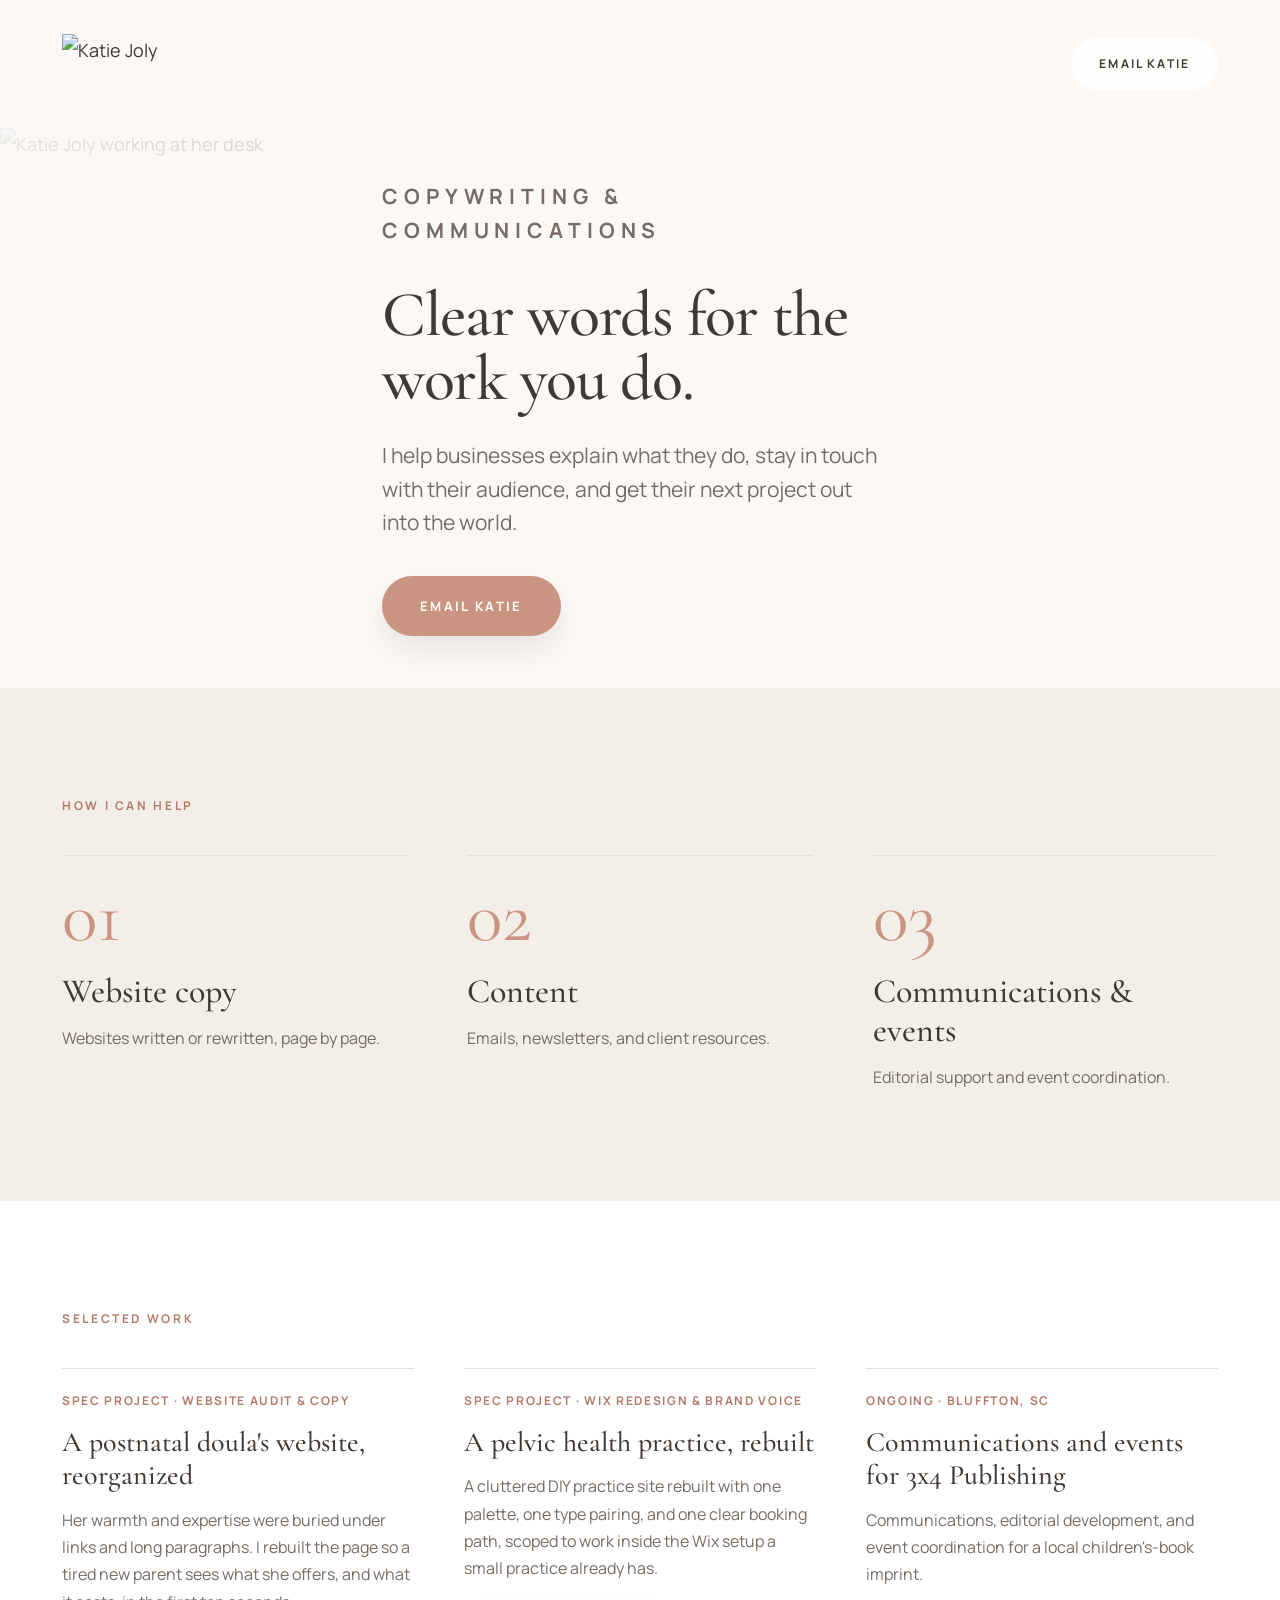
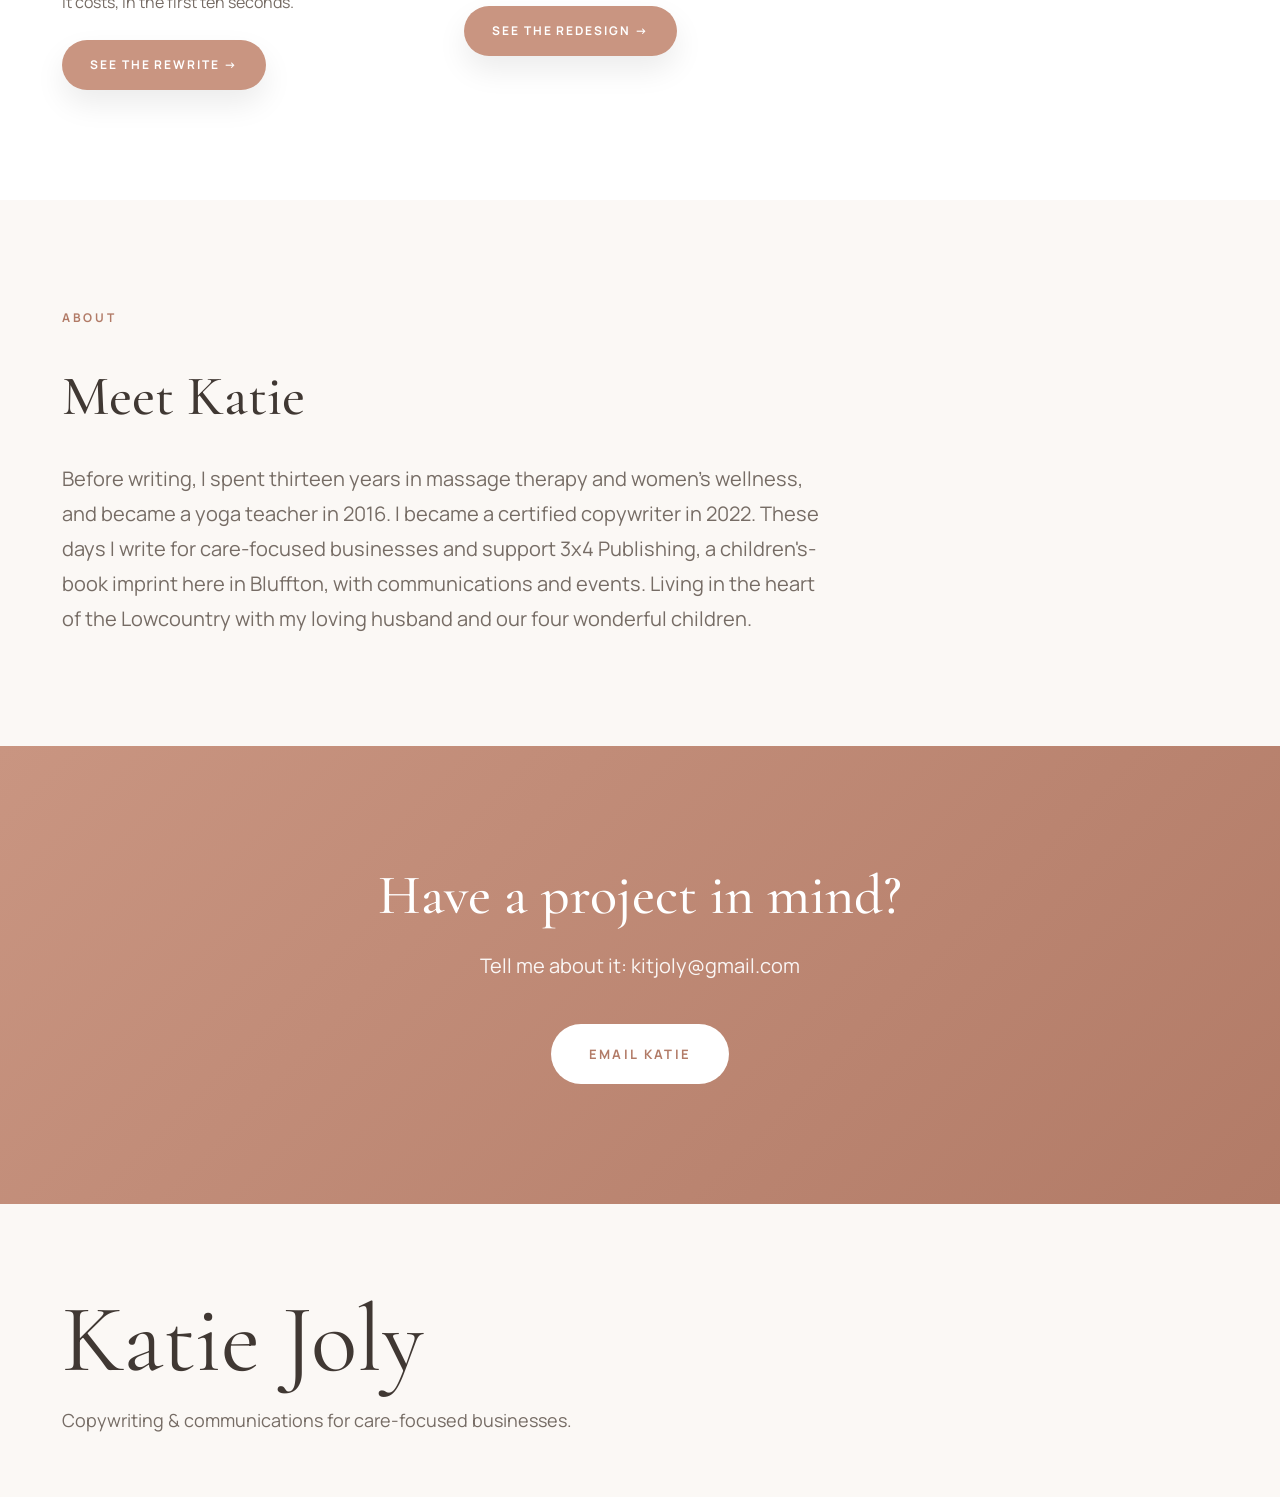
==== commit 51969632: "Update index.html" ====
--- a/index.html
+++ b/index.html
@@ -186,7 +186,7 @@
   <div class="container">
     <p class="section-label">About</p>
     <h2>Meet Katie</h2>
-    <p class="lead">Before writing, I spent thirteen years in massage therapy and women's wellness, and became a yoga teacher in 2016. I trained as a copywriter in 2022. These days I write for care-focused businesses and support 3x4 Publishing, a children's-book imprint here in Bluffton, with communications and events. Living in the heart of the Lowcountry with my loving husband and our four wonderful children.</p>
+    <p class="lead">Before writing, I spent thirteen years in massage therapy and women's wellness, and became a yoga teacher in 2016. I became a certified copywriter in 2022. These days I write for care-focused businesses and support 3x4 Publishing, a children's-book imprint here in Bluffton, with communications and events. Living in the heart of the Lowcountry with my loving husband and our four wonderful children.</p>
   </div>
 </section>
 
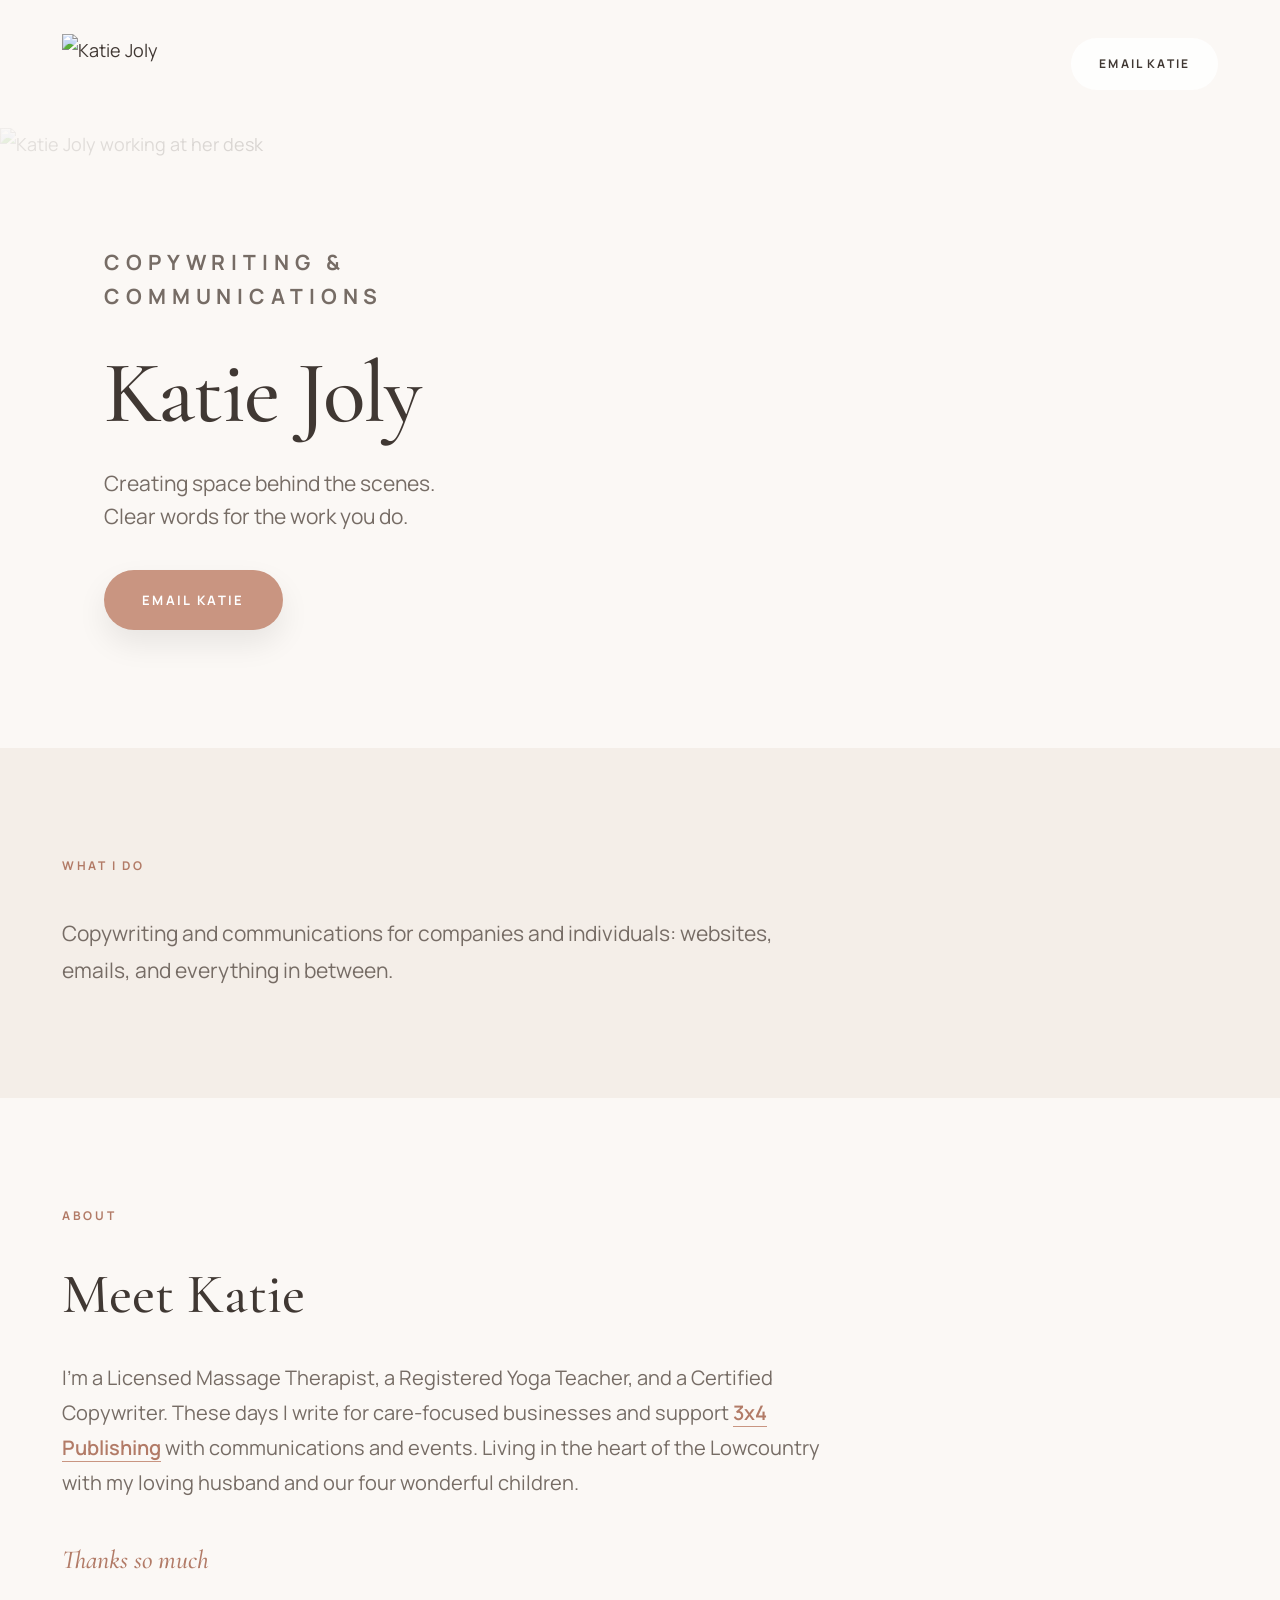
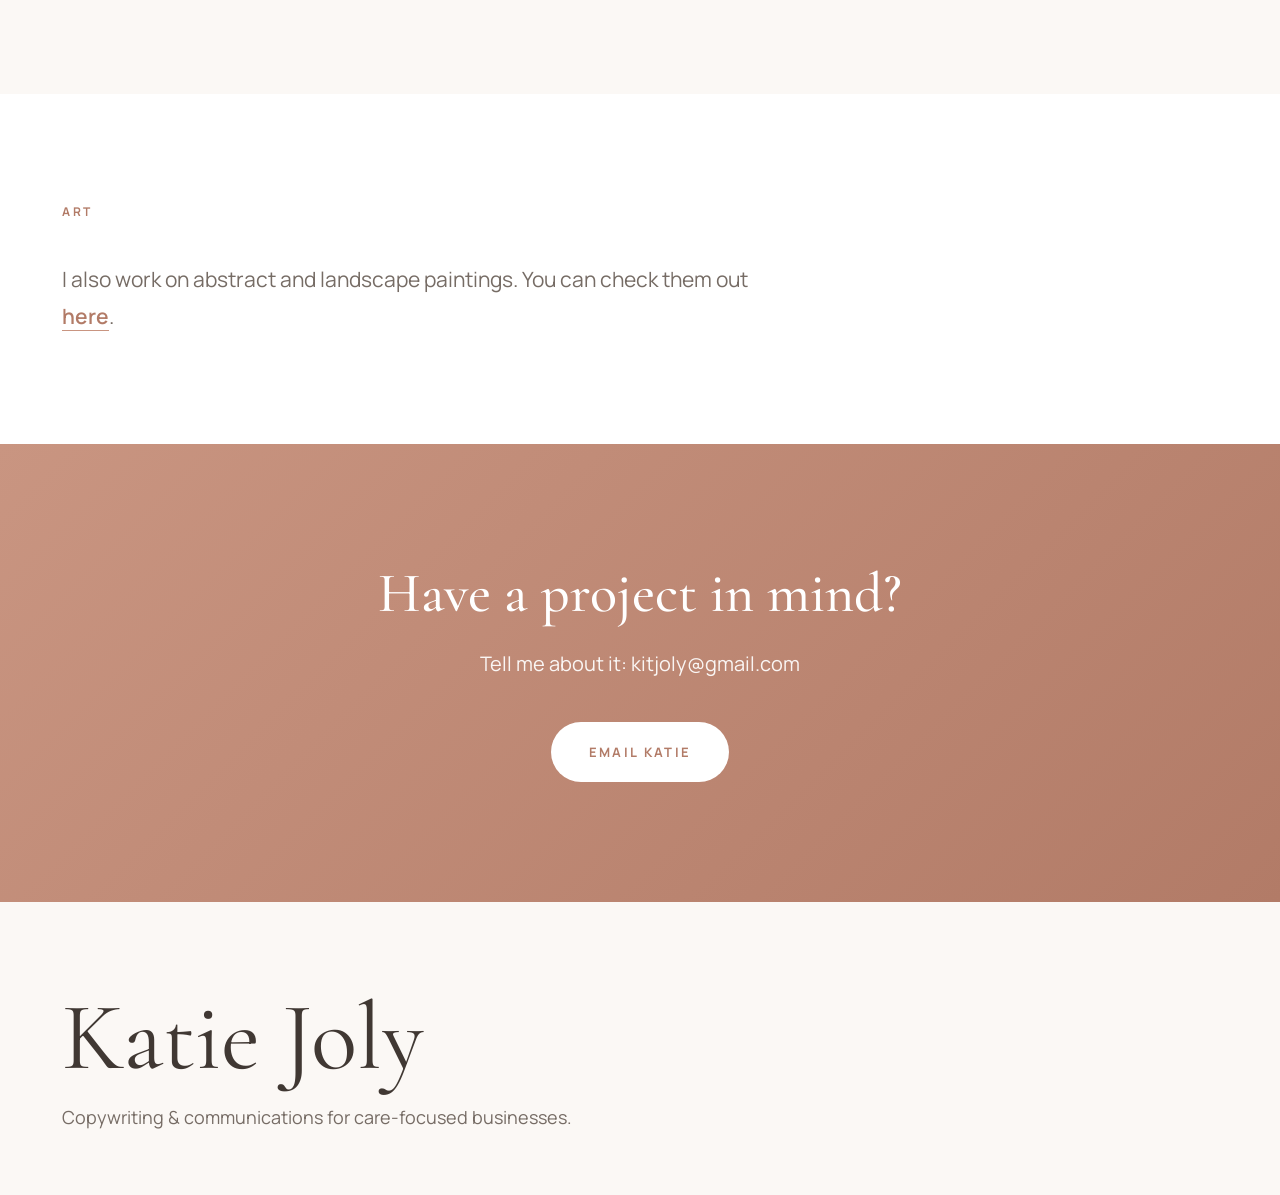
==== commit b325b15a: "New personal site + Morrowfield Midwifery spec page" ====
--- a/index.html
+++ b/index.html
@@ -38,14 +38,14 @@
 .nav-button:hover{background:var(--white);}
 
 /* Hero */
-.hero{position:relative;height:560px;overflow:hidden;display:flex;align-items:center;}
+.hero{position:relative;height:620px;overflow:hidden;display:flex;align-items:center;}
 .hero-image{position:absolute;inset:0;z-index:0;}
 .hero-image img{width:100%;height:100%;object-fit:cover;object-position:center top;}
 .hero-overlay{position:absolute;inset:0;z-index:1;background:linear-gradient(90deg,rgba(251,248,245,.88) 0%,rgba(251,248,245,.76) 38%,rgba(251,248,245,.18) 72%,rgba(251,248,245,0) 100%);}
-.hero-content{position:relative;z-index:2;max-width:600px;}
+.hero-content{position:relative;z-index:2;max-width:460px;margin-left:max(42px,calc((100% - var(--container))/2 + 42px));margin-right:42px;}
 .eyebrow{font-size:12px;letter-spacing:.28em;text-transform:uppercase;font-weight:700;color:var(--accent-dark);margin-bottom:20px;line-height:1.4;}
-.hero h1{font-family:'Cormorant Garamond',Georgia,serif;font-size:64px;font-weight:500;line-height:1;letter-spacing:-.02em;margin-bottom:28px;color:var(--text);}
-.hero p{font-size:21px;color:var(--soft);max-width:500px;margin-bottom:36px;line-height:1.6;}
+.hero h1{font-family:'Cormorant Garamond',Georgia,serif;font-size:88px;font-weight:500;line-height:1.02;letter-spacing:-.02em;margin-bottom:28px;color:var(--text);}
+.hero p{font-size:21px;color:var(--soft);max-width:420px;margin-bottom:36px;line-height:1.6;}
 .primary-button{display:inline-block;padding:18px 38px;background:var(--accent);color:#fff;border-radius:40px;font-size:13px;letter-spacing:.18em;text-transform:uppercase;font-weight:700;box-shadow:0 14px 30px rgba(0,0,0,.08);}
 .primary-button:hover{background:var(--accent-dark);}
 
@@ -54,26 +54,20 @@
 
 /* Services */
 .services{background:var(--warm);padding:110px 0;}
-.services-grid{display:grid;grid-template-columns:repeat(3,1fr);gap:60px;}
-.service{padding-top:24px;border-top:1px solid var(--line);}
-.service-number{font-family:'Cormorant Garamond',Georgia,serif;font-size:74px;color:var(--accent);line-height:1;margin-bottom:18px;}
-.service h3{font-family:'Cormorant Garamond',Georgia,serif;font-size:34px;font-weight:500;margin-bottom:14px;color:var(--text);line-height:1.15;}
-.service p{font-size:16px;color:var(--soft);line-height:1.7;}
+.section-lead{font-size:21px;color:var(--soft);max-width:720px;line-height:1.75;}
+.section-lead a{color:var(--accent-dark);font-weight:600;border-bottom:1px solid var(--accent);}
+.section-lead a:hover{color:var(--accent);}
 
-/* Work */
-.work{background:var(--white);padding:110px 0;}
-.work-grid{display:grid;grid-template-columns:repeat(3,1fr);gap:50px;}
-.work-card{padding-top:24px;border-top:1px solid var(--line);}
-.work-tag{font-size:12px;letter-spacing:.14em;text-transform:uppercase;font-weight:700;color:var(--accent-dark);margin-bottom:16px;line-height:1.4;}
-.work-card h3{font-family:'Cormorant Garamond',Georgia,serif;font-size:28px;font-weight:500;margin-bottom:14px;color:var(--text);line-height:1.2;}
-.work-detail{font-size:16px;color:var(--soft);line-height:1.7;margin-bottom:24px;}
-.card-button{display:inline-block;padding:14px 28px;background:var(--accent);color:#fff;border-radius:40px;font-size:12px;letter-spacing:.16em;text-transform:uppercase;font-weight:700;box-shadow:0 14px 30px rgba(0,0,0,.08);}
-.card-button:hover{background:var(--accent-dark);}
+/* Art */
+.art{background:var(--white);padding:110px 0;}
 
 /* About */
 .about{background:var(--cream);padding:110px 0;}
 .about h2{font-family:'Cormorant Garamond',Georgia,serif;font-size:56px;font-weight:500;line-height:1.05;margin-bottom:36px;color:var(--text);}
 .about p.lead{font-size:20px;color:var(--soft);max-width:760px;line-height:1.75;}
+.about p.lead a{color:var(--accent-dark);font-weight:600;border-bottom:1px solid var(--accent);}
+.about p.lead a:hover{color:var(--accent);}
+.about-thanks{font-family:'Cormorant Garamond',Georgia,serif;font-style:italic;font-weight:500;font-size:26px;color:var(--accent-dark);margin-top:36px;}
 
 /* CTA */
 .cta{background:linear-gradient(135deg,var(--accent),var(--accent-dark));text-align:center;padding:120px 0;}
@@ -90,8 +84,7 @@
 
 @media (max-width:1100px){
 .hero{height:auto;padding:70px 0;}
-.hero h1{font-size:52px;}
-.services-grid,.work-grid{grid-template-columns:1fr;}
+.hero h1{font-size:64px;}
 .footer-name{font-size:72px;}
 }
 @media (max-width:768px){
@@ -100,10 +93,11 @@
 .logo img{height:48px;}
 .hero{padding:50px 0 60px;}
 .hero-overlay{background:linear-gradient(90deg,rgba(251,248,245,.92) 0%,rgba(251,248,245,.85) 50%,rgba(251,248,245,.4) 85%,rgba(251,248,245,0) 100%);}
-.hero-image img{object-position:center 20%;}
-.hero h1{font-size:40px;}
+.hero-image img{object-position:68% 20%;}
+.hero h1{font-size:48px;}
+.hero-content{margin-left:0;margin-right:0;}
 .hero p{font-size:18px;}
-.services,.work,.about{padding:80px 0;}
+.services,.about,.art{padding:80px 0;}
 .about h2,.cta h2{font-size:42px;}
 .about p.lead{font-size:18px;}
 .cta{padding:90px 0;}
@@ -128,57 +122,16 @@
   <div class="hero-overlay"></div>
   <div class="container hero-content">
     <p class="eyebrow">Copywriting &amp; Communications</p>
-    <h1>Clear words for the work you do.</h1>
-    <p>I help businesses explain what they do, stay in touch with their audience, and get their next project out into the world.</p>
+    <h1>Katie Joly</h1>
+    <p>Creating space behind the scenes. Clear words for the work you do.</p>
     <a class="primary-button" href="mailto:kitjoly@gmail.com">Email Katie</a>
   </div>
 </section>
 
 <section class="services">
   <div class="container">
-    <p class="section-label">How I can help</p>
-    <div class="services-grid">
-      <div class="service">
-        <div class="service-number">01</div>
-        <h3>Website copy</h3>
-        <p>Websites written or rewritten, page by page.</p>
-      </div>
-      <div class="service">
-        <div class="service-number">02</div>
-        <h3>Content</h3>
-        <p>Emails, newsletters, and client resources.</p>
-      </div>
-      <div class="service">
-        <div class="service-number">03</div>
-        <h3>Communications &amp; events</h3>
-        <p>Editorial support and event coordination.</p>
-      </div>
-    </div>
-  </div>
-</section>
-
-<section class="work">
-  <div class="container">
-    <p class="section-label">Selected work</p>
-    <div class="work-grid">
-      <div class="work-card">
-        <p class="work-tag">Spec project &middot; Website audit &amp; copy</p>
-        <h3>A postnatal doula's website, reorganized</h3>
-        <p class="work-detail">Her warmth and expertise were buried under links and long paragraphs. I rebuilt the page so a tired new parent sees what she offers, and what it costs, in the first ten seconds.</p>
-        <a class="card-button" href="case-studies/postnatal-doula.html">See the rewrite &rarr;</a>
-      </div>
-      <div class="work-card">
-        <p class="work-tag">Spec project &middot; Wix redesign &amp; brand voice</p>
-        <h3>A pelvic health practice, rebuilt</h3>
-        <p class="work-detail">A cluttered DIY practice site rebuilt with one palette, one type pairing, and one clear booking path, scoped to work inside the Wix setup a small practice already has.</p>
-        <a class="card-button" href="case-studies/pelvic-floor-redesign.html">See the redesign &rarr;</a>
-      </div>
-      <div class="work-card">
-        <p class="work-tag">Ongoing &middot; Bluffton, SC</p>
-        <h3>Communications and events for 3x4 Publishing</h3>
-        <p class="work-detail">Communications, editorial development, and event coordination for a local children's-book imprint.</p>
-      </div>
-    </div>
+    <p class="section-label">What I do</p>
+    <p class="section-lead">Copywriting and communications for companies and individuals: websites, emails, and everything in between.</p>
   </div>
 </section>
 
@@ -186,7 +139,15 @@
   <div class="container">
     <p class="section-label">About</p>
     <h2>Meet Katie</h2>
-    <p class="lead">Before writing, I spent thirteen years in massage therapy and women's wellness, and became a yoga teacher in 2016. I became a certified copywriter in 2022. These days I write for care-focused businesses and support 3x4 Publishing, a children's-book imprint here in Bluffton, with communications and events. Living in the heart of the Lowcountry with my loving husband and our four wonderful children.</p>
+    <p class="lead">I'm a Licensed Massage Therapist, a Registered Yoga Teacher, and a Certified Copywriter. These days I write for care-focused businesses and support <a href="https://lincjollyart.com/3x4-publishing">3x4 Publishing</a> with communications and events. Living in the heart of the Lowcountry with my loving husband and our four wonderful children.</p>
+    <p class="about-thanks">Thanks so much</p>
+  </div>
+</section>
+
+<section class="art">
+  <div class="container">
+    <p class="section-label">Art</p>
+    <p class="section-lead">I also work on abstract and landscape paintings. You can check them out <a href="https://katiejoly.github.io/artworks">here</a>.</p>
   </div>
 </section>
 
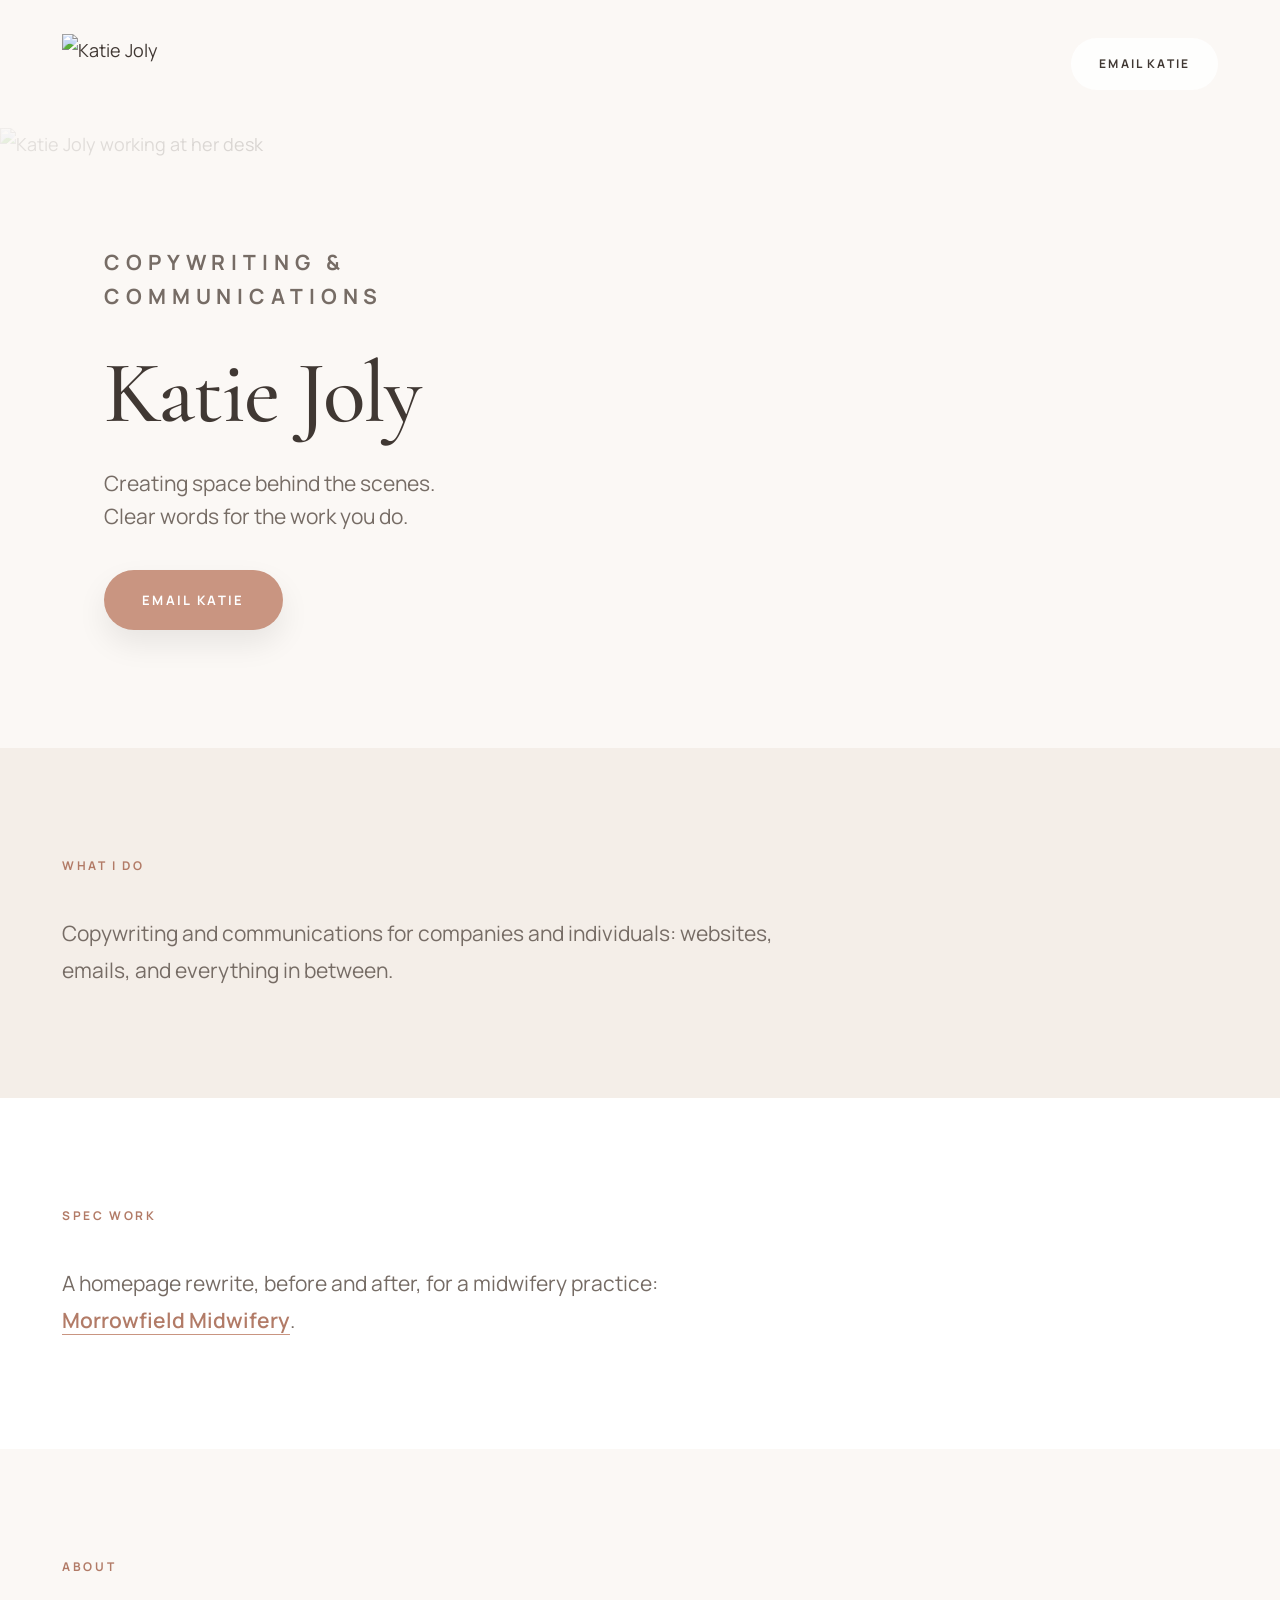
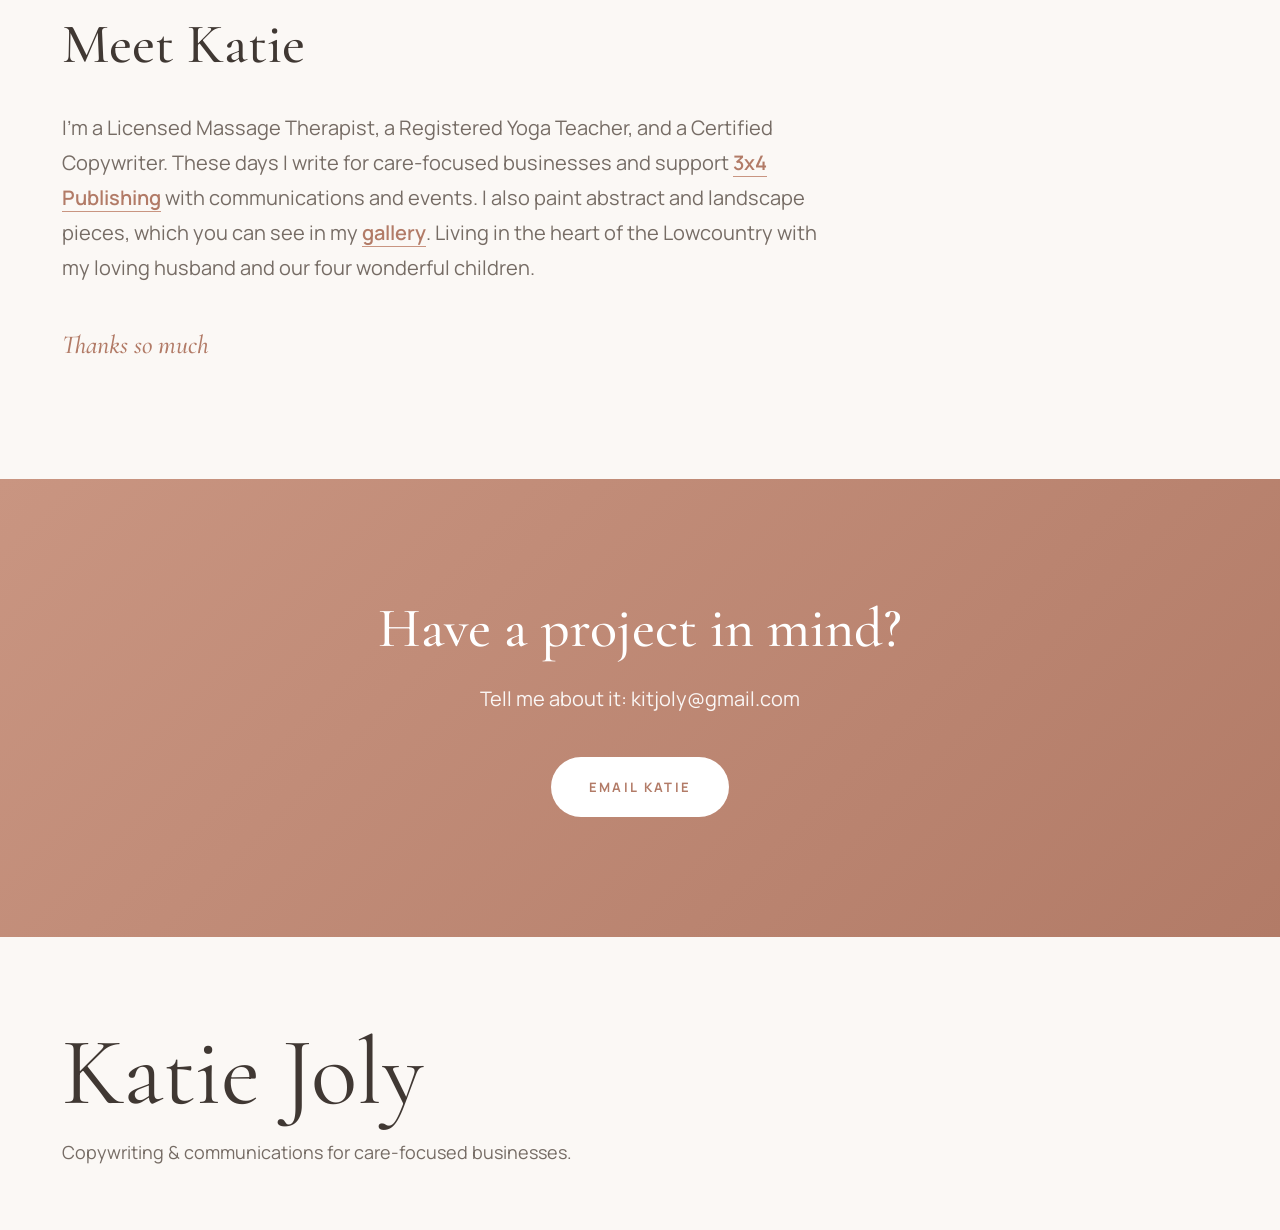
==== commit ee09a611: "Feature Morrowfield spec on homepage, weave art into bio" ====
--- a/index.html
+++ b/index.html
@@ -58,8 +58,8 @@
 .section-lead a{color:var(--accent-dark);font-weight:600;border-bottom:1px solid var(--accent);}
 .section-lead a:hover{color:var(--accent);}
 
-/* Art */
-.art{background:var(--white);padding:110px 0;}
+/* Spec work */
+.work{background:var(--white);padding:110px 0;}
 
 /* About */
 .about{background:var(--cream);padding:110px 0;}
@@ -97,7 +97,7 @@
 .hero h1{font-size:48px;}
 .hero-content{margin-left:0;margin-right:0;}
 .hero p{font-size:18px;}
-.services,.about,.art{padding:80px 0;}
+.services,.work,.about{padding:80px 0;}
 .about h2,.cta h2{font-size:42px;}
 .about p.lead{font-size:18px;}
 .cta{padding:90px 0;}
@@ -135,19 +135,19 @@
   </div>
 </section>
 
+<section class="work">
+  <div class="container">
+    <p class="section-label">Spec work</p>
+    <p class="section-lead">A homepage rewrite, before and after, for a midwifery practice: <a href="https://katiejoly.github.io/morrowfield/">Morrowfield Midwifery</a>.</p>
+  </div>
+</section>
+
 <section class="about">
   <div class="container">
     <p class="section-label">About</p>
     <h2>Meet Katie</h2>
-    <p class="lead">I'm a Licensed Massage Therapist, a Registered Yoga Teacher, and a Certified Copywriter. These days I write for care-focused businesses and support <a href="https://lincjollyart.com/3x4-publishing">3x4 Publishing</a> with communications and events. Living in the heart of the Lowcountry with my loving husband and our four wonderful children.</p>
+    <p class="lead">I'm a Licensed Massage Therapist, a Registered Yoga Teacher, and a Certified Copywriter. These days I write for care-focused businesses and support <a href="https://lincjollyart.com/3x4-publishing">3x4 Publishing</a> with communications and events. I also paint abstract and landscape pieces, which you can see in my <a href="https://katiejoly.github.io/artworks">gallery</a>. Living in the heart of the Lowcountry with my loving husband and our four wonderful children.</p>
     <p class="about-thanks">Thanks so much</p>
-  </div>
-</section>
-
-<section class="art">
-  <div class="container">
-    <p class="section-label">Art</p>
-    <p class="section-lead">I also work on abstract and landscape paintings. You can check them out <a href="https://katiejoly.github.io/artworks">here</a>.</p>
   </div>
 </section>
 
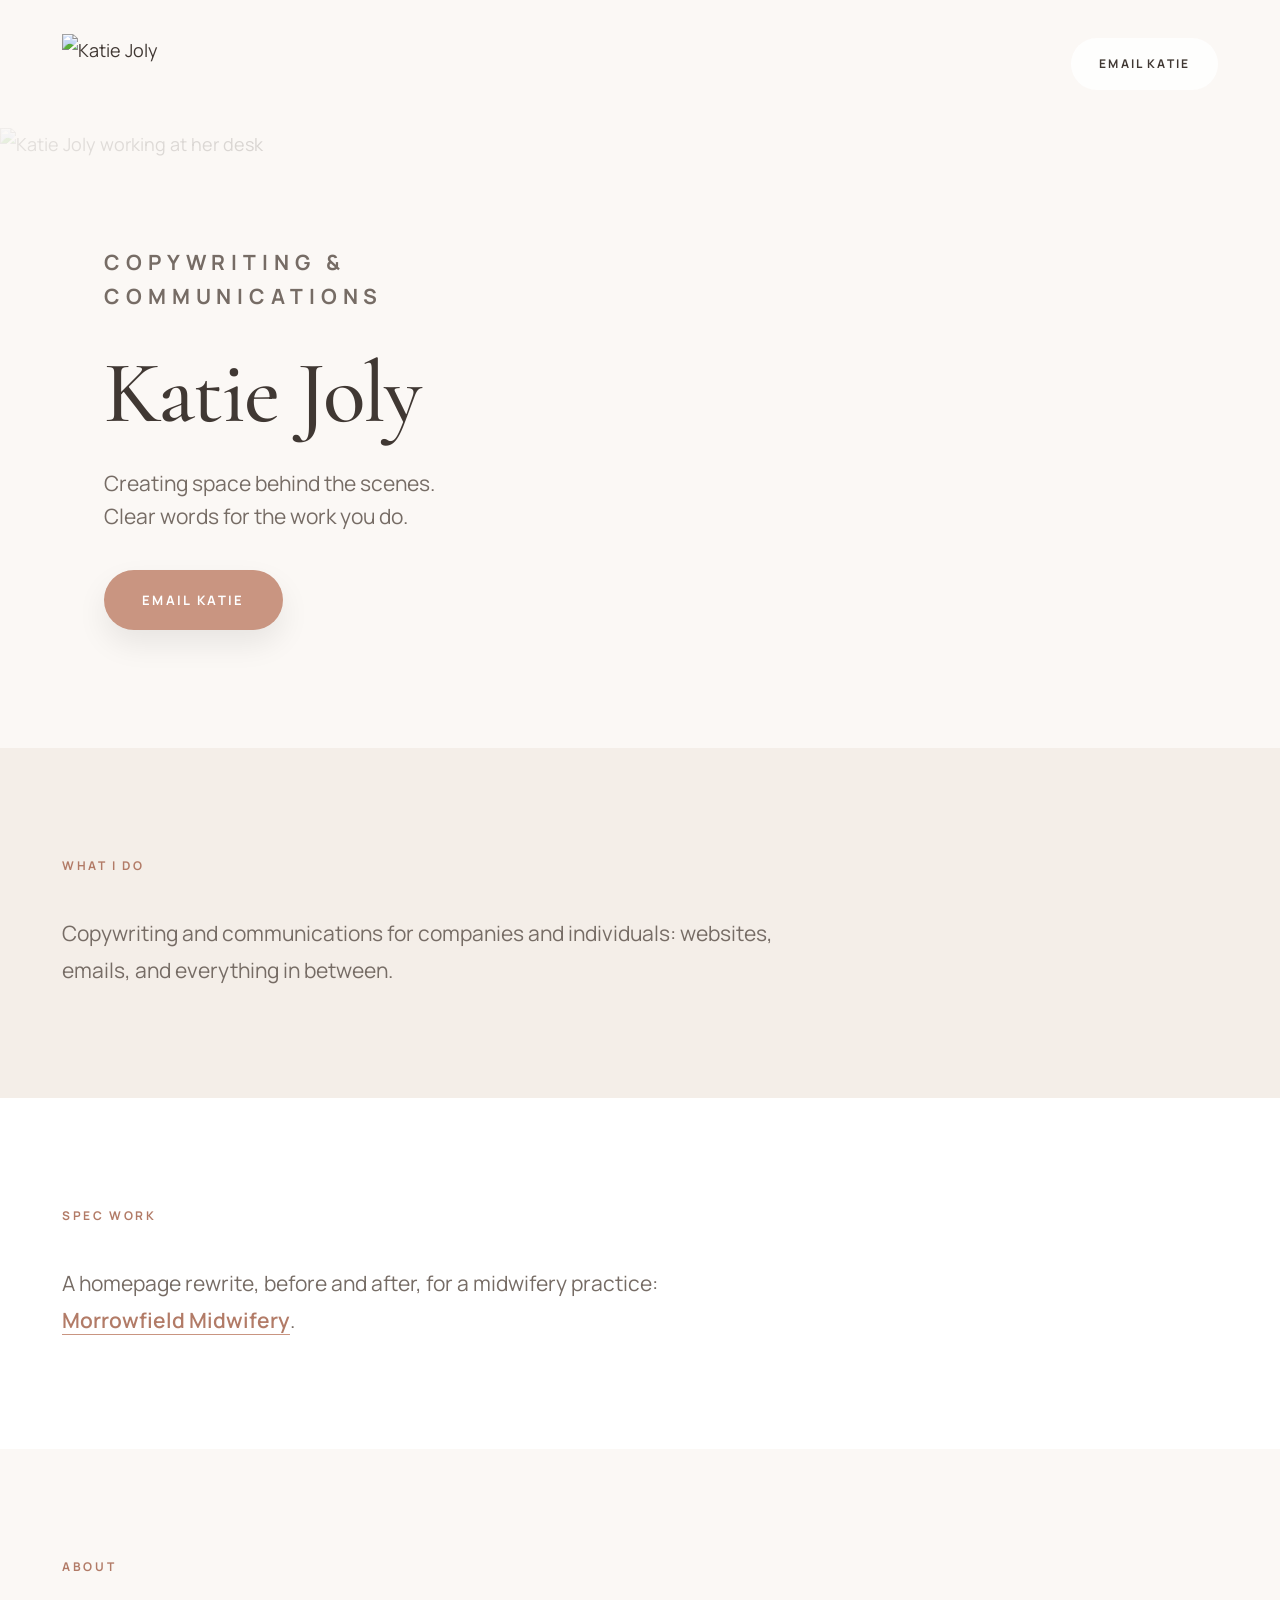
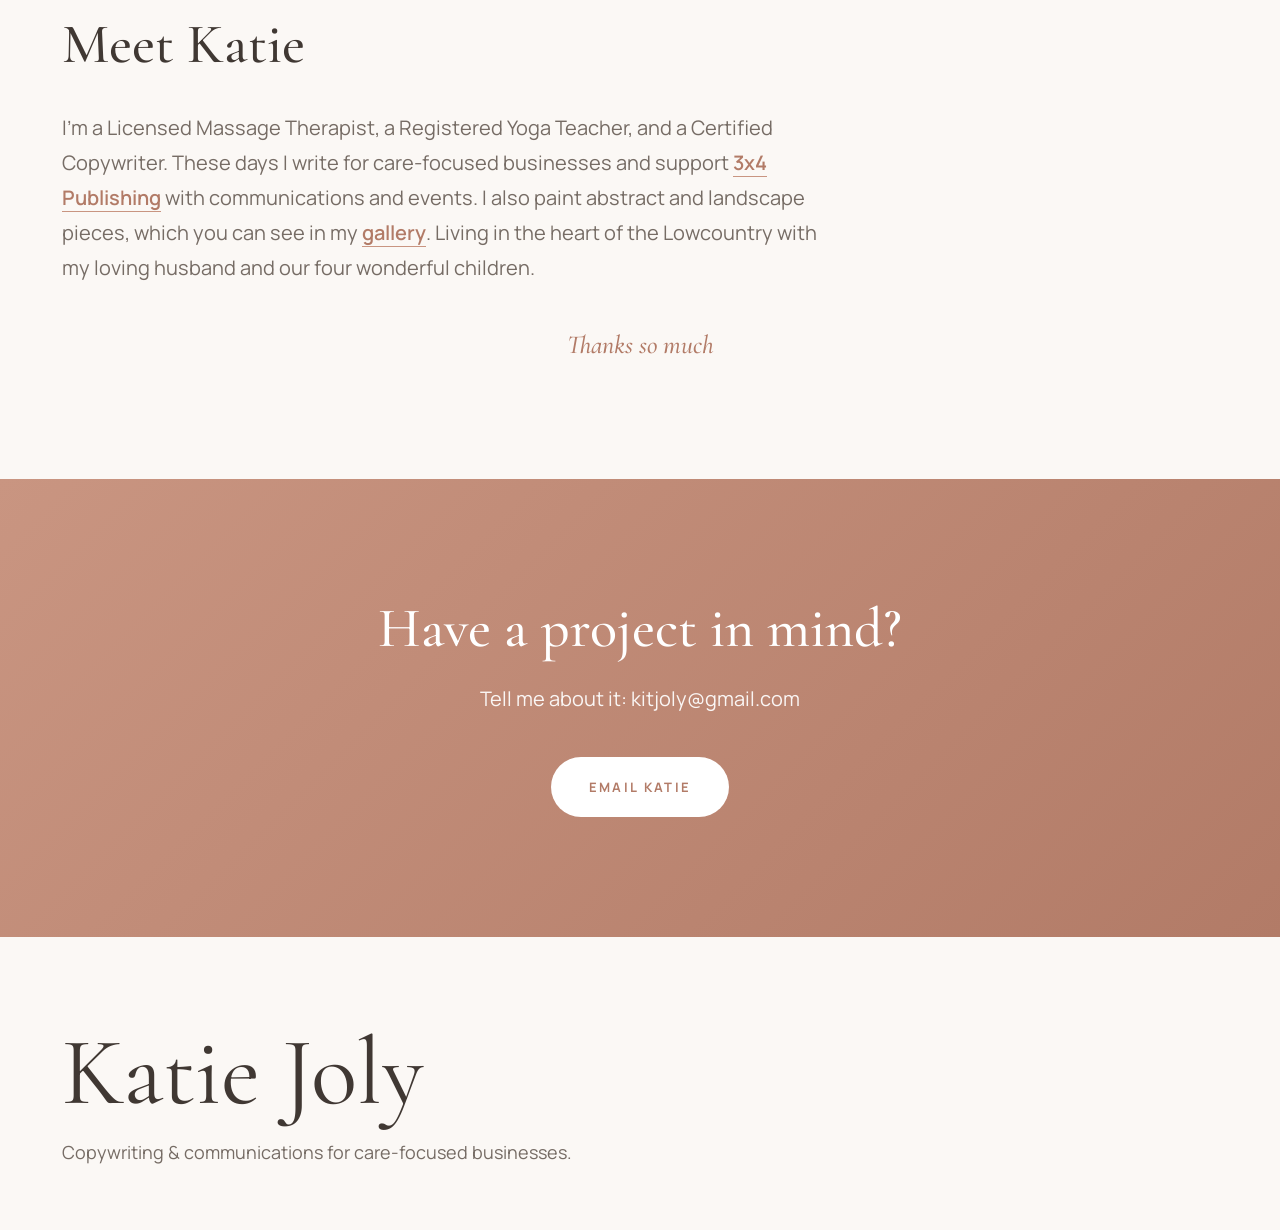
==== commit 28691af1: "Center the Thanks so much closing" ====
--- a/index.html
+++ b/index.html
@@ -67,7 +67,7 @@
 .about p.lead{font-size:20px;color:var(--soft);max-width:760px;line-height:1.75;}
 .about p.lead a{color:var(--accent-dark);font-weight:600;border-bottom:1px solid var(--accent);}
 .about p.lead a:hover{color:var(--accent);}
-.about-thanks{font-family:'Cormorant Garamond',Georgia,serif;font-style:italic;font-weight:500;font-size:26px;color:var(--accent-dark);margin-top:36px;}
+.about-thanks{font-family:'Cormorant Garamond',Georgia,serif;font-style:italic;font-weight:500;font-size:26px;color:var(--accent-dark);margin-top:36px;text-align:center;}
 
 /* CTA */
 .cta{background:linear-gradient(135deg,var(--accent),var(--accent-dark));text-align:center;padding:120px 0;}
